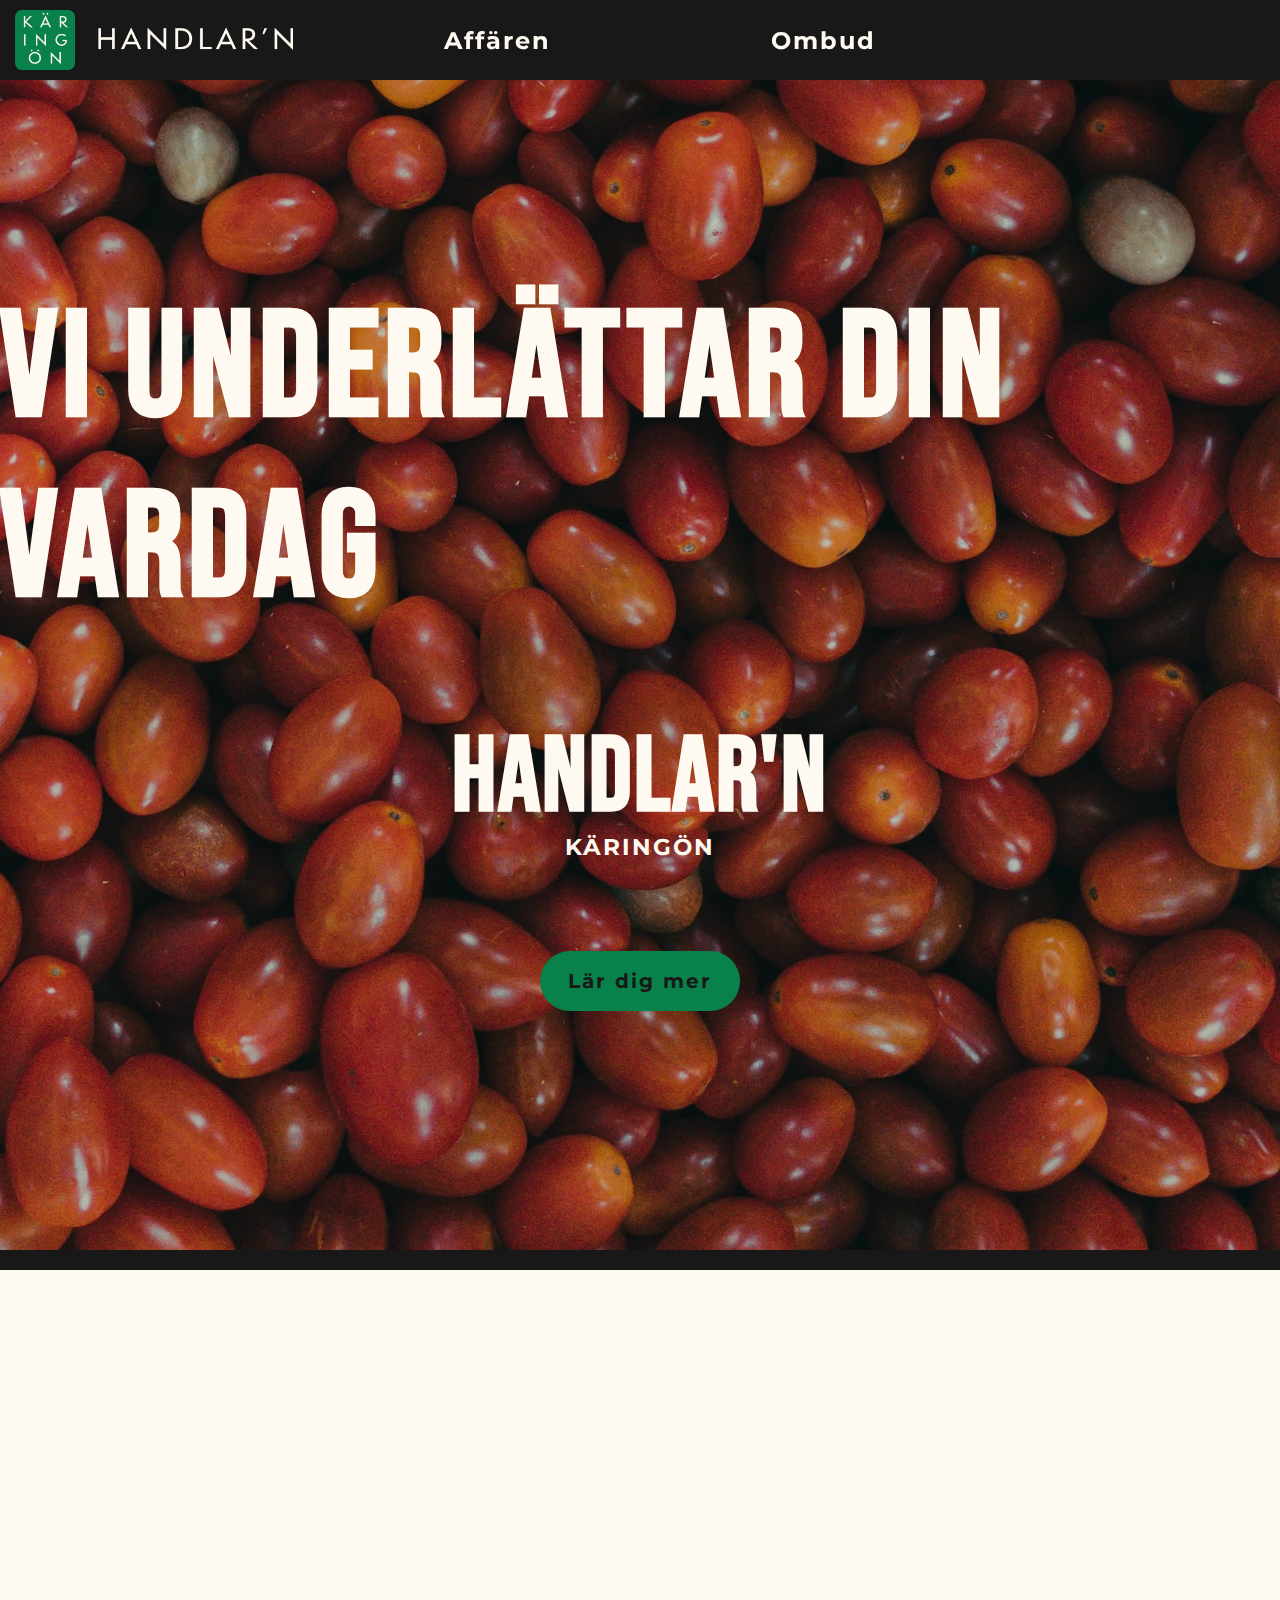
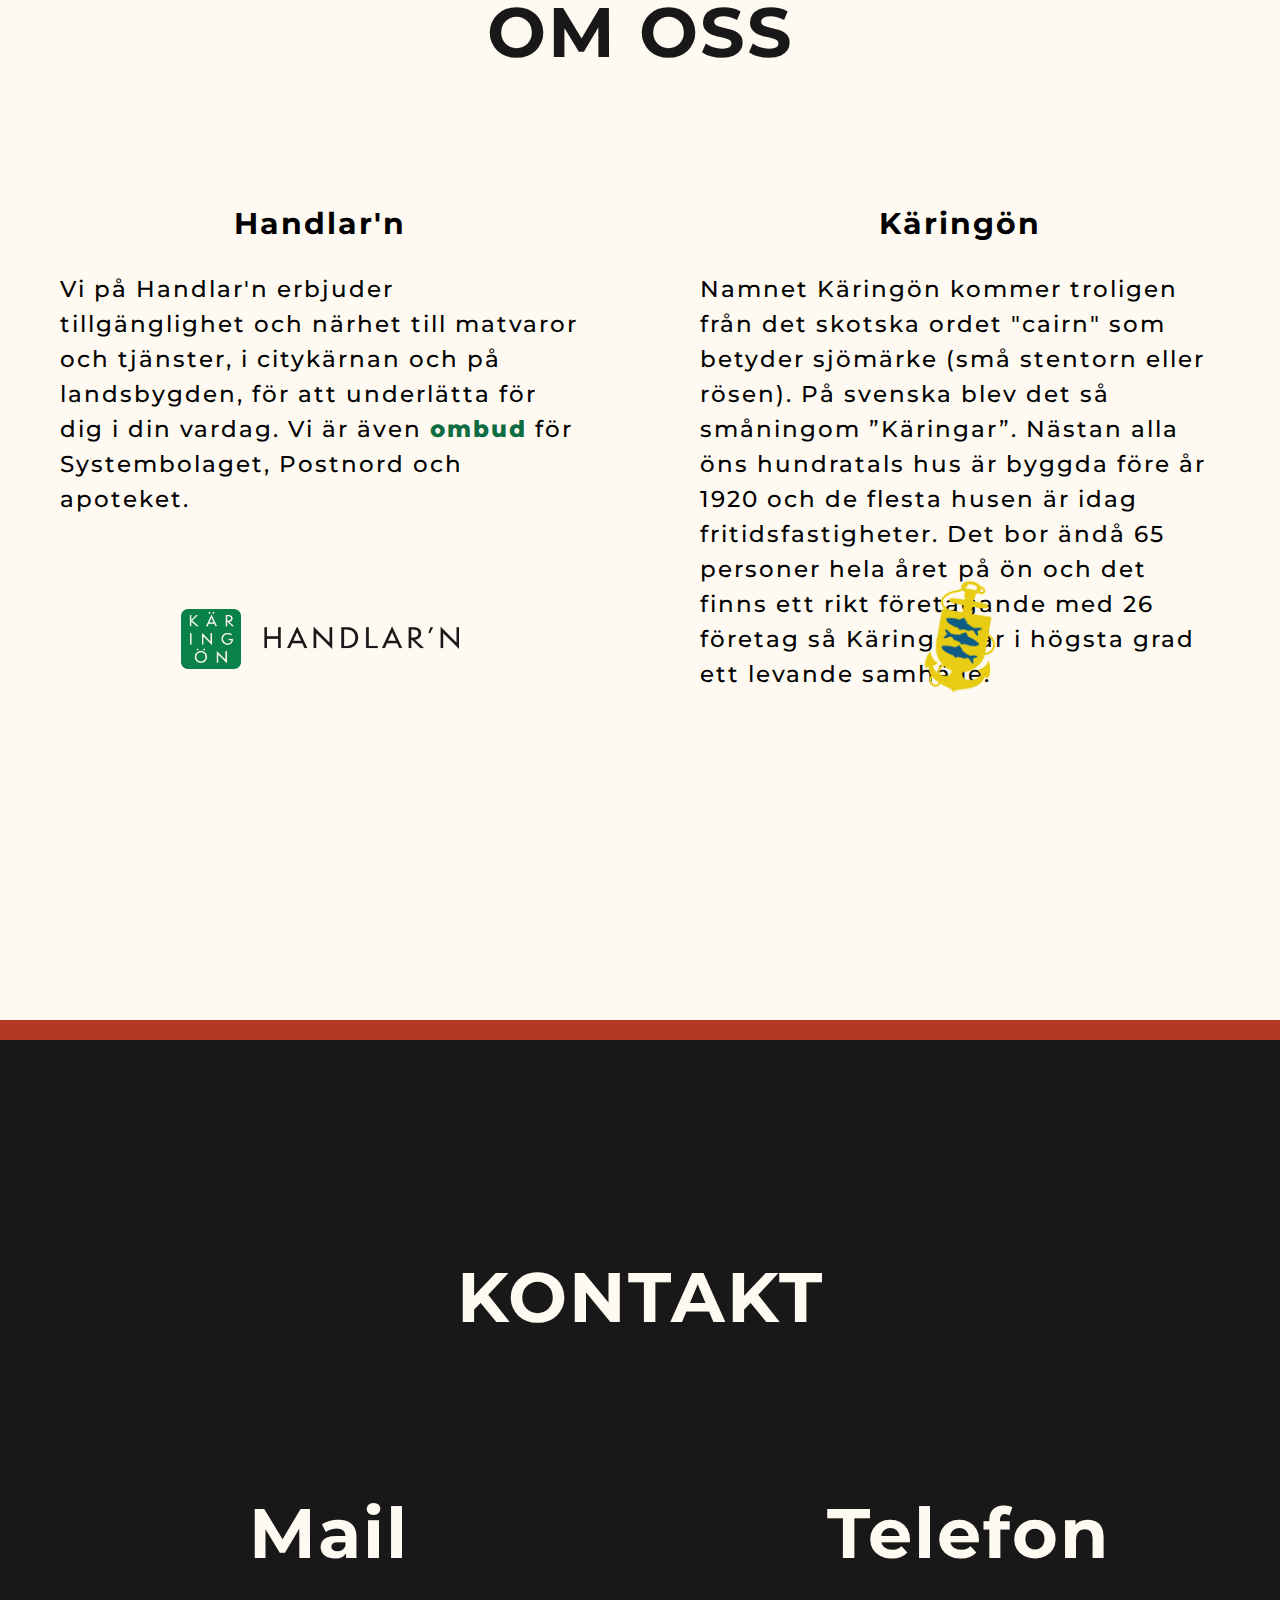
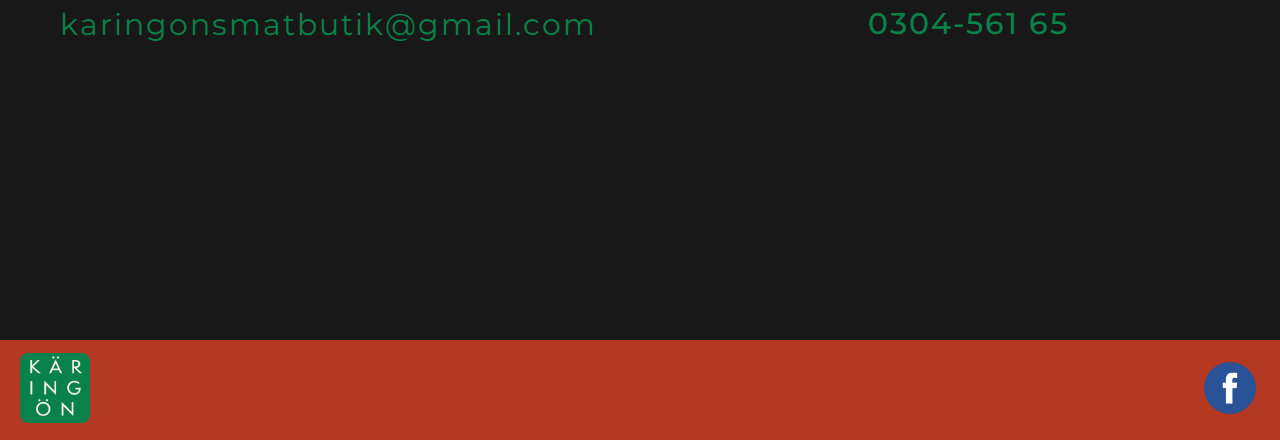
==== index.html @ 99950e84 "V.9" ====
<!DOCTYPE html>
<html lang="en">
<head>
    <meta charset="UTF-8">
    <meta name="viewport" content="width=device-width, initial-scale=1.0">
    <link rel="stylesheet" href="css/style.css">
    <title>Hem</title>
</head>

<body>

    <main id="index_wrapper">

        
        <header id="index_header">

            <div id="header_logo_wrapper">
                <a href="#top" id="header_logo_link">
                    <img id="header_logo_img" src="img/logo/logotyp_full_white.png" alt="Logotyp, Handlar'n Käringön">
                </a>
            </div>

            <nav id="index_nav">

                <ul class="nav_list">

                    <li class="nav_list_item">

                        <a class="nav_list_link" href="">
                            <h2>Affären</h2> 
                        </a>

                    </li>
                    

                    <li class="nav_list_item">

                        <a class="nav_list_link" href="">
                            <h2>Ombud</h2>
                        </a>

                    </li>


                </ul>

            </nav>

        </header>

       


        <section class="first_section" id="welcome">
                <div id="welcome_title">
                    <h1>VI UNDERLÄTTAR DIN VARDAG</h1>
                </div>

        

                <div id="welcome_content">
                    <div id="welcome_text_1"> 
                        <h3>HANDLAR'N
                        </h3>

                    
                    </div>

                    <div id="welcome_text_2"> 
                        <h3> KÄRINGÖN
                        </h3>
                    </div>
                    
                    

                </div>



                
                <div id="more_info_btn">
                    
                    <div id="more_info_text"> 
                        <h3>Lär dig mer</h3>
                    </div>

                </div>
            
        </section>

        <div class="black_border" ></div>
            





        
        <section id="om_oss_wrapper">

            <div class="section_title_container" id="om_oss_title_container">
                <h2 class="section_title">OM OSS</h2>
            </div>

            <div id="om_oss_content">
                <div class="info_text" id="store_info">

                    <h2>Handlar'n</h2>

                    <p>Vi på Handlar'n erbjuder tillgänglighet och 
                        närhet till matvaror och tjänster, i citykärnan och på 
                        landsbygden, för att 
                        underlätta för dig i din vardag. 
                        Vi är även 
                        <a id="ombud_text_link" href="">ombud</a>
                         för Systembolaget, Postnord
                        och apoteket.
                    </p>
                

                </div>

                <div class="info_text" id="island_info">

                    <h2>Käringön</h2>

                    <p>Namnet Käringön kommer troligen från det skotska ordet "cairn" som betyder sjömärke 
                        (små stentorn eller rösen). På svenska blev det så småningom ”Käringar”. Nästan alla öns hundratals hus är 
                        byggda före år 1920 och de flesta husen är idag fritidsfastigheter. 

                        Det bor ändå 65 personer hela året på ön och det finns ett rikt företagande 
                        med 26 företag så Käringön är 
                        i högsta grad ett levande samhälle.
                    </p>

                </div>

                <div class="info_logo" id="info_store_logo">
                    <img src="img/logo/logotyp_full_black.png" alt="">
                </div>

                <div class="info_logo" id="info_island_logo">
                    <a target="_blank" href="https://www.xn--destinationkringn-1qb06a.se/sv-SE">
                        <img src="img/vpklogo.png" alt="">
                    </a>
                    
                </div>

            </div>   




        </section>

        <div class="red_border"></div>

        <section id="kontakt">
            <div class="section_title_container" id="kontakt_title_container">
                <h2 class="section_title" id="kontakt_title">KONTAKT</h2>


            </div>


            <article class="info_text" class="kontakt_content" id="kontakt_mail">
                <h2>Mail</h2>
                <a href="mailto:karingonsmatbutik@gmail.com">karingonsmatbutik@gmail.com</a>

            </article>


            <article class="info_text" class="kontakt_content" id="kontakt_telefon">
                <h2>Telefon</h2>
                <p>0304-561 65</p>
            </article>

        </section>


        <footer id="index_footer">
            
            <div class="footer_logo_container">
                <img class="footer_logo" src="img/logo/logotyp_small.png" alt="">

            </div>

            <div class="footer_fbLogo_container">

                <a target="_blank" href="https://www.facebook.com/Handlarn-K%C3%A4ring%C3%B6n-1629274747328623/">
                    <img class="footer_fbLogo" src="img/facebook_logo.png" alt="">
                
                </a>

            </div>


        </footer>

    </main>
    
</body>
</html>
---- css/style.css ----
@import url('https://fonts.googleapis.com/css2?family=Bebas+Neue&family=Montserrat:wght@200;300;500;700;800;900&display=swap');
*{
    margin: 0;
    font-family: 'Montserrat', sans-serif;
    letter-spacing: 2px;
}

#index_wrapper{

    display: grid;
    width: 100%;
    height: 100%;
    grid-template-areas: 
    'hd hd'
    'we we'
    'bb bb'
    'oo oo'
    'rb rb'
    'ko ko'
    'fo fo'
    ;

    grid-template-columns: repeat(2, 1fr);
    grid-template-rows: 80px 130vh 20px 150vh 20px 100vh 100px;
}



header{

    grid-area: hd;
   
    position: -webkit-sticky;
    position: sticky;
    top: 0;
    width: 100%;
    display: flex;
    flex-direction: row;
    align-items: center;
    justify-content: flex-start;
    background-color: #181818 ;
   
}


#header_logo_link{
    
    text-decoration: none;
   
    display: flex;
    flex-direction: column;
    align-items: center;
    justify-content:center;
   

}

#header_logo_img{
    
    padding-left: 15px;
    max-height: 60px;
    

   /* border-bottom-right-radius: 15px;*/

}



nav{
    position: fixed;
    right: 0;
    left: 0;
    margin-left: 400px;
    margin-right: 400px;
    
    
}



.nav_list{

    display: flex;
    flex-direction: row;
    justify-content: center;
    list-style: none;
  

}

.nav_list_item{
    margin-left: 100px;
    margin-right: 100px;
    
    list-style: none;
}

.nav_list_link{
    display: flex;
    flex-direction: column;
    justify-content: center;

    text-decoration: none;
    color: #FFFAF1;   

    padding: 10px;
    

}


.first_section{
    grid-area: we;
    display: flex;
    flex-direction: column;
    align-items: center;
    
    height: 100%;
    background-image: url(../img/tomater_helbild2.jpg);
    background-position: 50% 80%;
    background-size: 100%;
}


#welcome_title{
    margin-top: 200px;
    color: #FFFAF1;
}

#welcome_title > *{
    font-weight: 900;
    font-family: 'Bebas Neue';
    letter-spacing: 5px;
    font-size:150px ;
    
    
}

#welcome_content{
    display: flex;
    flex-direction: column;
    align-items: center;
    justify-content: center;
    color: #FFFAF1;


}

#welcome_content > div > *{
    font-family: 'Bebas Neue';

}



#welcome_text_1{
    font-size: 90px;
    margin-top: 20%;
    
}

#welcome_text_2 {
   font-size: 20px;
   margin-top: -10px;
}

#welcome_text_2 > h3{
   font-family: 'Montserrat', sans-serif;
    
}
 


#more_info_btn{
    background-color: #09814A;
    width: 200px;
    height: 60px;
    border-radius: 30px;
    margin-top: 7%;
    display: flex;
    flex-direction: row;
    justify-content: center;
    align-content: center;
}


#more_info_text{
    color: #181818;
    font-size: 17px;
    display: flex;
    flex-direction: column;
    justify-content: center;
    align-content: center;
}

.black_border{
    grid-area: bb;
    background-color: #181818;
}







#om_oss_wrapper{
    grid-area: oo;
    background-color: #FFFAF1;
    display: grid;
    grid-template-areas: 
    'ti ti'
    'co co'
    ;
    
    grid-template-rows: 30% auto;
    grid-template-columns: repeat(2, 1fr);

    
    

}

.section_title{
    color: #181818;
    font-size: 70px;
    
}

.section_title_container{
    
    display: flex;
    flex-direction: column;
    justify-content: flex-end;
    align-items: center;

}

#om_oss_title_container{
grid-area: ti;
}

#om_oss_content{
    grid-area: co;
    display: grid;
    grid-template-areas:
    'st is'
    'ls li'
    ;
    grid-template-rows: 25% 1fr;
    grid-template-columns: repeat(2, 1fr);
    margin-top: 130px;
    
}

#store_info{
    grid-area: st;
}
#island_info{
    grid-area: is;
   
}

.info_text{
    display: flex;
    flex-direction: column;
    justify-content: flex-start;
    align-items: center;
    margin-right:60px;
    margin-left:60px;
  
}


.info_text > h2{

    font-size: 30px;
    margin-bottom: 30px;

}

.info_text > p{
    font-size: 23px;
    line-height: 35px;
    font-weight: 500;
}

#ombud_text_link{
    font-weight: 800;
    text-decoration: none;
    color: #0d6d42;
}

.info_logo{

    display: flex;
    flex-direction: column;
    justify-content: center;
    align-items: center;
    margin-bottom: 150px;

}

#info_store_logo > img{
    max-height: 60px;
    
}

#info_island_logo > a > img{
    max-height: 120px;

}

.red_border{
    background-color: rgb(180, 56, 34);
    grid-area: rb;

}





















#kontakt{
    grid-area: ko;
    background-color: #181818;

    display: grid;
    width: 100%;
    height: 100%;
    grid-template-areas: 
    'ti ti'
    'ma te'
    ;

    grid-template-columns: repeat(2, 1fr);
    grid-template-rows: 50% auto;

}


#kontakt_title_container{
    grid-area: ti;
    
    margin-bottom: 150px;
}

#kontakt_title{
    color: #FFFAF1;
}


#kontakt_mail{
    grid-area: ma;
    
}

#kontakt_mail > h2{
    font-size: 70px;
    color: #FFFAF1;
}

#kontakt_mail > a{
    font-size: 30px;
    text-decoration: none;
    color: #09814A;
}

#kontakt_telefon {
    grid-area: te;
   
}

#kontakt_telefon > h2 {
    font-size: 70px;
    color: #FFFAF1;

}

#kontakt_telefon > p{
    font-size: 30px;
    color: #09814A;
}

footer{
    grid-area: fo;
    background-color: rgb(180, 56, 34);
    display: flex;
    flex-direction: row;
    justify-content: space-between;
    align-items: center;
}

.footer_logo {
    max-height: 70px;
    margin-left: 20px;
}

.footer_fbLogo{
    max-height: 70px;
    margin-right: 15px;

}
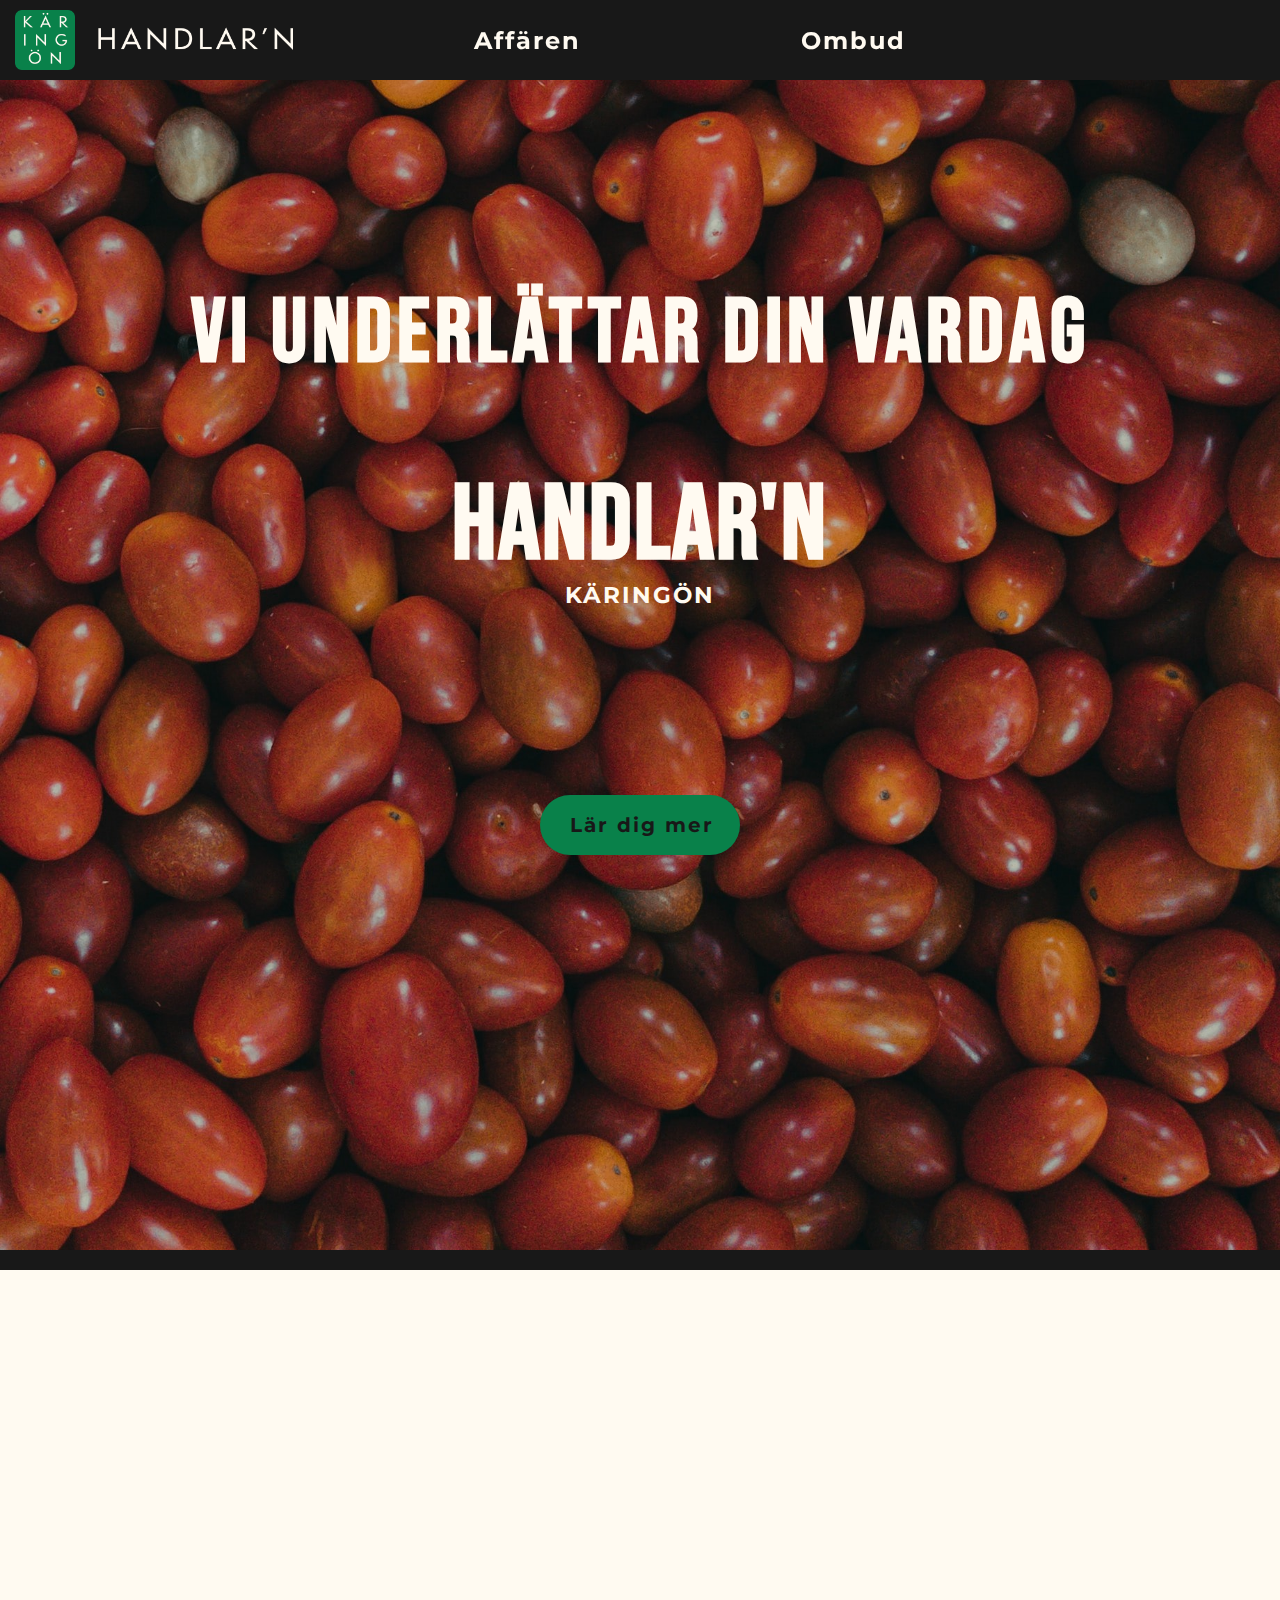
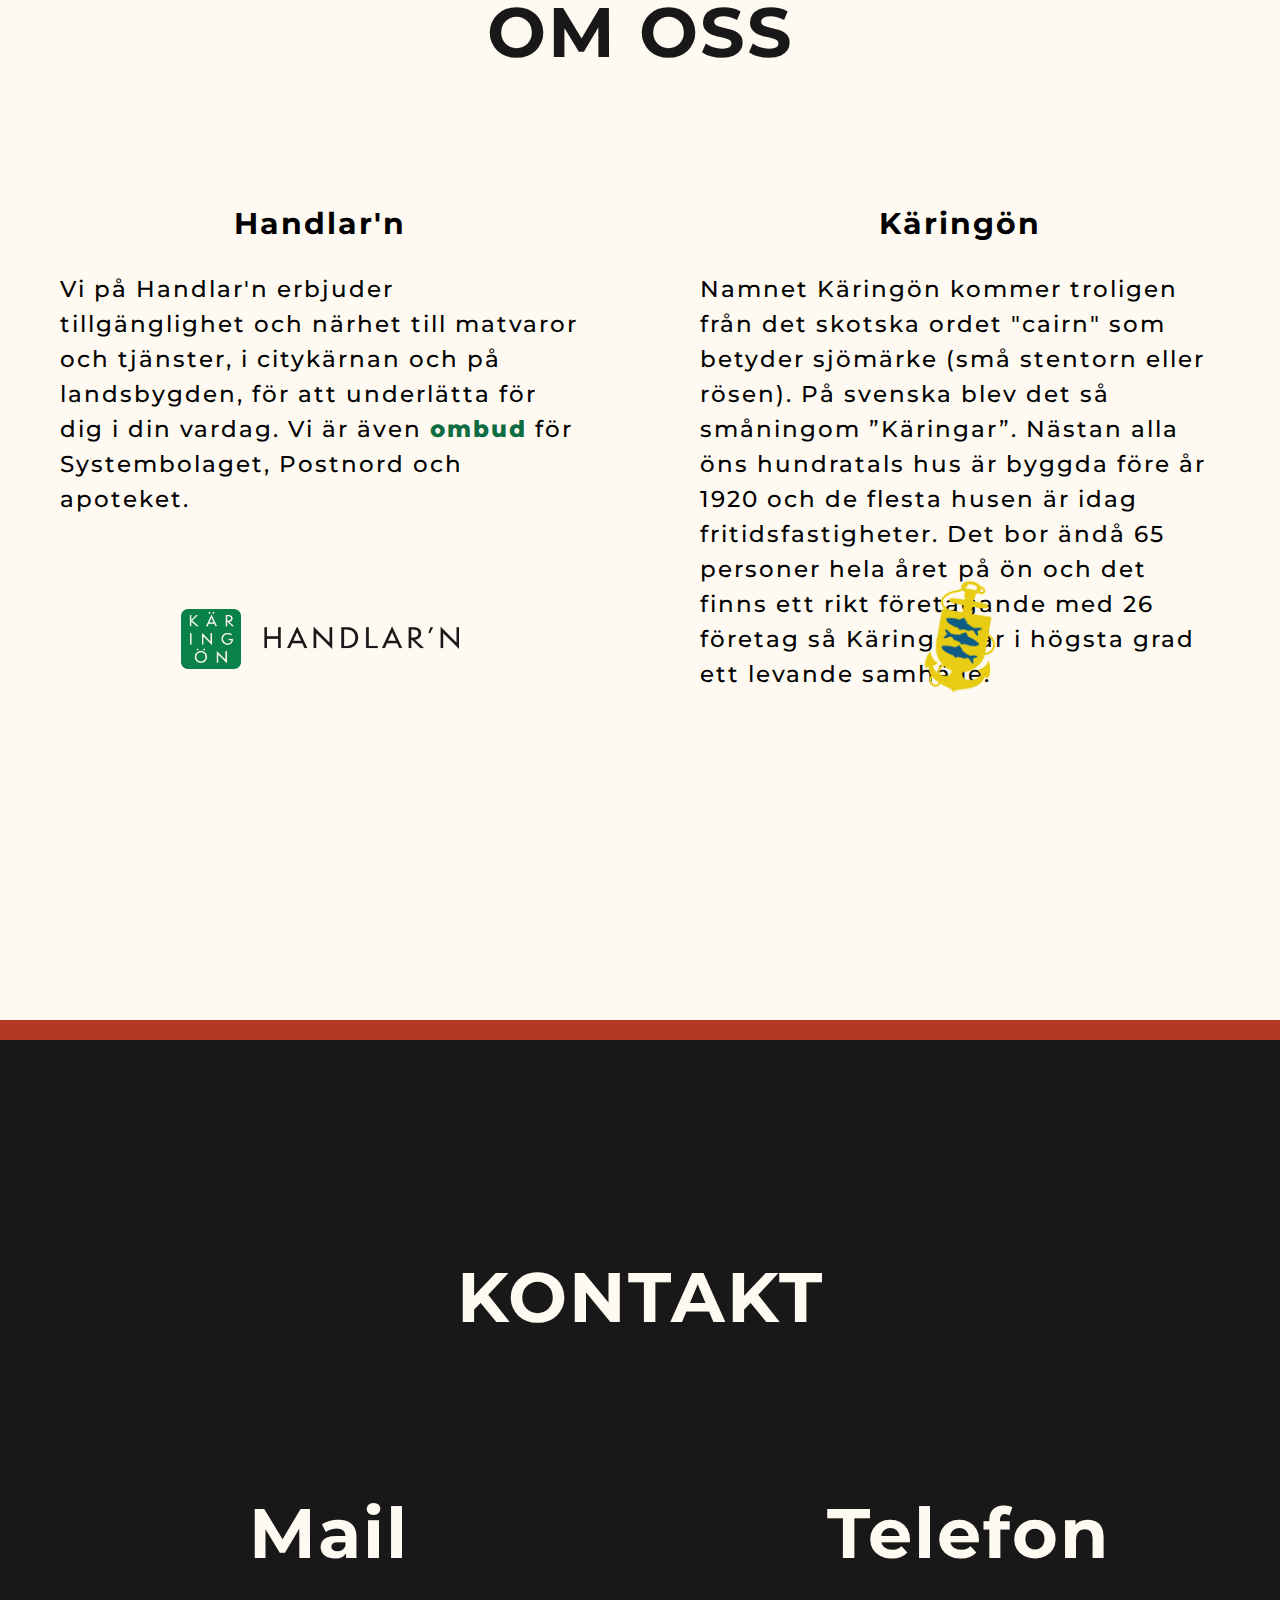
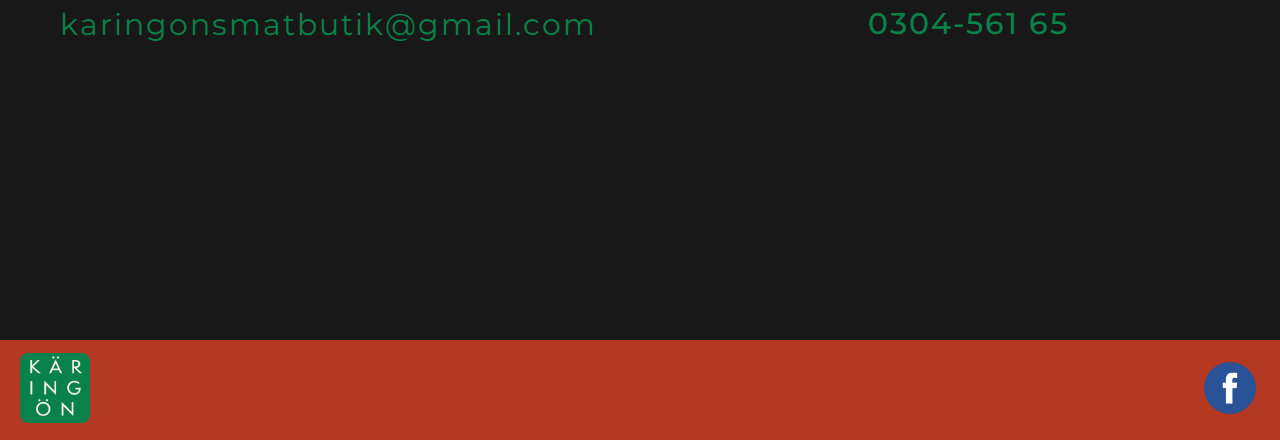
==== commit caaa6447: "v.10" ====
--- a/index.html
+++ b/index.html
@@ -11,22 +11,63 @@
 
     <main id="index_wrapper">
 
-        
+
+    
+        <div id="more_info_btn" >
+                    
+            <div id="more_info_text"> 
+                <h3>Lär dig mer</h3>
+            </div>
+
+        </div>
+        
+        <div class="mobile_nav">
+        
+            <ul class="nav_list">
+
+                <li class="nav_list_item">
+
+                    <a class="nav_list_link" href="storeInfo.html">
+                        <h2>Affären</h2> 
+                    </a>
+
+                </li>
+                
+
+                <li class="nav_list_item">
+
+                    <a class="nav_list_link" href="ombud.html">
+                        <h2>Ombud</h2>
+                    </a>
+
+                </li>
+
+
+            </ul>
+        </div>
+
+        
+
         <header id="index_header">
-
+        
             <div id="header_logo_wrapper">
-                <a href="#top" id="header_logo_link">
-                    <img id="header_logo_img" src="img/logo/logotyp_full_white.png" alt="Logotyp, Handlar'n Käringön">
+                <a href="index.html" id="header_logo_link">
+                    <img id="header_logo_img_full" src="img/logo/logotyp_full_white.png" alt="Logotyp, Handlar'n Käringön">
+                    <img id="header_logo_img_small" src="img/logo/logotyp_small.png" alt="Logotyp, Handlar'n Käringön">
                 </a>
             </div>
 
+            <div id="mobile_nav_btn_wrapper">
+                <img id="mobile_nav_btn_img" src="img/menu_icon3.jpg" alt="">
+            </div>
+
             <nav id="index_nav">
 
                 <ul class="nav_list">
 
                     <li class="nav_list_item">
 
-                        <a class="nav_list_link" href="">
+                        <a class="nav_list_link" href="storeInfo.html">
                             <h2>Affären</h2> 
                         </a>
 
@@ -35,7 +76,7 @@
 
                     <li class="nav_list_item">
 
-                        <a class="nav_list_link" href="">
+                        <a class="nav_list_link" href="ombud.html">
                             <h2>Ombud</h2>
                         </a>
 
@@ -74,23 +115,12 @@
                     
 
                 </div>
-
-
-
-                
-                <div id="more_info_btn">
-                    
-                    <div id="more_info_text"> 
-                        <h3>Lär dig mer</h3>
-                    </div>
-
-                </div>
+       
             
         </section>
 
         <div class="black_border" ></div>
             
-
 
 
 
@@ -133,7 +163,10 @@
                         i högsta grad ett levande samhälle.
                     </p>
 
-                </div>
+
+                </div>
+
+                <div id="scroll_to"></div>
 
                 <div class="info_logo" id="info_store_logo">
                     <img src="img/logo/logotyp_full_black.png" alt="">
@@ -199,5 +232,7 @@
 
     </main>
     
+    <script src="js/main.js"></script>
+
 </body>
 </html>--- a/css/style.css
+++ b/css/style.css
@@ -4,6 +4,211 @@
     font-family: 'Montserrat', sans-serif;
     letter-spacing: 2px;
 }
+
+
+
+
+/*Desktop*/
+@media screen and (min-width: 767px){
+
+
+
+#storeInfoWrapper{
+    display: grid;
+    width: 100%;
+    height: 100%;
+    grid-template-areas: 
+    'hd hd'
+    'ho ho'
+    'hi hi'
+    'fo fo'
+    ;
+
+    grid-template-columns: repeat(2, 1fr);
+    grid-template-rows: 80px 110vh 100vh 100px;
+    min-width: auto;
+  
+}
+
+
+#hours{
+    
+    grid-area:ho ;
+    display: grid;
+    width: 100%;
+    height: 100%;
+    grid-template-areas: 
+    'ti ti'
+    'on of'
+    ;
+
+    grid-template-columns: repeat(2, 1fr);
+    grid-template-rows: 250px auto;
+    min-width: auto;
+    background-image: url(../img/kuling_white.jpg);
+    background-attachment: fixed;
+    background-position: 0 20%;
+    
+    
+}
+
+.hours_content{
+    padding-top: 70px;
+    
+}
+
+#hours_title{
+    margin-bottom: 40px;
+    font-size: 55px;
+
+
+}
+
+
+
+#hours_title_container{
+    grid-area:ti ;
+
+
+}
+
+#hours_season{
+    grid-area: on;
+
+
+}
+
+#hours__off_season{
+    grid-area: of;
+    
+
+}
+
+.hours_content{
+    display: flex;
+    flex-direction: column;
+    align-items: center;
+
+}
+.content_title{
+    display:flex;
+    flex-direction: column;
+    justify-content: center;
+    align-items: center;
+    font-size: 25px;
+    margin-bottom: 50px;
+    color: #181818;
+
+}
+
+.content_title > h2{
+    margin-bottom: 10px;
+    
+
+}
+
+.content_title > h4{
+    margin-bottom: 10px;
+    font-size: 20px;
+
+}
+
+.hours_days_wrapper{
+
+    display: flex;
+    flex-direction: column;
+    justify-content: center;
+    align-items: center;
+    color: #181818;
+
+
+}
+
+.weekdays{
+    display: flex;
+    flex-direction: row;
+    
+}
+
+.weekend{
+    display: flex;
+    flex-direction: row;
+  
+}
+
+.hours_hours{
+    padding: 20px;
+    
+    font-size: 35px;
+}
+
+.days{
+    margin-right: 5vw ;
+    padding: 20px;
+    margin-bottom: 10px;
+
+}
+
+.days > h4{
+    font-size: 35px;
+    
+    
+
+}
+
+
+#hours_red_border{
+    height: 30px;
+    position: absolute;
+    bottom: -20%;
+    background-color: rgb(180, 56, 34);
+    width: 100%;
+    z-index: 2;
+}
+
+
+#hitta_hit{
+    grid-area: hi ;
+    background-image: url(../img/kuling_white.jpg);
+    background-attachment: fixed;
+    background-position: 0 60%;
+
+}
+
+
+#hitta_hit{
+    display: flex;
+    flex-direction: column;
+    justify-content: center;
+    align-items: center;
+}
+
+#hitta_hit_title{
+    margin-bottom: 50px;
+
+}
+
+.map_desktop{
+
+    border: 10px solid #09814A;
+    border-radius: 0px;
+    margin: 0;
+    background-color:#09814A ;
+}
+
+.map_mobile{
+    display:none;
+}
+
+
+
+
+
+
+
+
+
+
 
 #index_wrapper{
 
@@ -22,9 +227,14 @@
 
     grid-template-columns: repeat(2, 1fr);
     grid-template-rows: 80px 130vh 20px 150vh 20px 100vh 100px;
-}
-
-
+    min-width: auto;
+    
+}
+
+.mobile_nav{
+    display: none;
+
+}
 
 header{
 
@@ -39,6 +249,7 @@
     align-items: center;
     justify-content: flex-start;
     background-color: #181818 ;
+    z-index: 10;
    
 }
 
@@ -55,7 +266,7 @@
 
 }
 
-#header_logo_img{
+#header_logo_img_full{
     
     padding-left: 15px;
     max-height: 60px;
@@ -64,8 +275,19 @@
    /* border-bottom-right-radius: 15px;*/
 
 }
-
-
+#header_logo_img_small{
+    display: none;
+
+}
+
+#scroll_to{
+
+    
+    padding: 20px;
+    position: absolute;
+    top: 2400px;
+    
+    }
 
 nav{
     position: fixed;
@@ -73,6 +295,7 @@
     left: 0;
     margin-left: 400px;
     margin-right: 400px;
+    padding-left: 60px ;
     
     
 }
@@ -89,13 +312,10 @@
 
 }
 
-.nav_list_item{
-    margin-left: 100px;
-    margin-right: 100px;
-    
-    list-style: none;
-}
-
+
+#mobile_nav_btn_img{
+    display: none;
+}
 .nav_list_link{
     display: flex;
     flex-direction: column;
@@ -106,6 +326,11 @@
 
     padding: 10px;
     
+
+}
+
+.nav_list_link:hover{
+    color: #aca8a1; ;
 
 }
 
@@ -123,19 +348,101 @@
 }
 
 
+
+@media screen and (min-width: 1600px){
+
+    #welcome_title > *{
+        font-weight: 900;
+        font-family: 'Bebas Neue';
+        letter-spacing: 5px;
+        font-size:150px ;
+        
+        
+    }
+
+    .nav_list_item{
+        margin-left: 100px;
+        margin-right: 100px;
+        
+        list-style: none;
+    }
+
+    nav{
+        position: fixed;
+        right: 0;
+        left: 0;
+        margin-left: 400px;
+        margin-right: 400px;
+        
+        
+    }
+
+}
+@media screen and (max-width: 1600px){
+    #welcome_title > *{
+        font-weight: 900;
+        font-family: 'Bebas Neue';
+        letter-spacing: 5px;
+        font-size:90px ;
+        
+        
+    }
+
+    .nav_list_item{
+        margin-left: 100px;
+        margin-right: 100px;
+        
+        list-style: none;
+    }
+
+    nav{
+        position: fixed;
+        right: 0;
+        left: 0;
+        margin-left: 400px;
+        margin-right: 400px;
+       
+        
+        
+    }
+}
+
+@media screen and (max-width: 1100px){
+    #welcome_title > *{
+        font-weight: 900;
+        font-family: 'Bebas Neue';
+        letter-spacing: 5px;
+        font-size:60px ;  
+    }
+
+
+
+    .nav_list_item{
+        margin-left: 20px;
+        margin-right: 20px;
+        
+        list-style: none;
+    }
+
+    nav{
+        position: fixed;
+        right: 0;
+        left: 0;
+        margin-left: 400px;
+        margin-right: 400px;
+        padding-left: 60px ;
+        
+        
+    }
+
+}
+
 #welcome_title{
     margin-top: 200px;
     color: #FFFAF1;
 }
 
-#welcome_title > *{
-    font-weight: 900;
-    font-family: 'Bebas Neue';
-    letter-spacing: 5px;
-    font-size:150px ;
-    
-    
-}
+
 
 #welcome_content{
     display: flex;
@@ -169,29 +476,46 @@
    font-family: 'Montserrat', sans-serif;
     
 }
- 
 
 
 #more_info_btn{
+    transition: opacity 0.3s;
     background-color: #09814A;
     width: 200px;
     height: 60px;
     border-radius: 30px;
     margin-top: 7%;
-    display: flex;
-    flex-direction: row;
-    justify-content: center;
-    align-content: center;
-}
-
+    bottom: 5%;
+    position: fixed;
+    left: 50%;
+    margin-top: -30px;
+    margin-left: -100px;
+    cursor:pointer;
+
+    
+
+}
+
+#more_info_btn:hover{
+
+    background-color: #075a35;
+
+
+}
+
+.invisible{
+    opacity: 0;
+    transition: opacity 0.3s;
+    
+}
 
 #more_info_text{
     color: #181818;
     font-size: 17px;
     display: flex;
-    flex-direction: column;
-    justify-content: center;
-    align-content: center;
+    top: 30%;
+    position: absolute;
+    left: 15%;
 }
 
 .black_border{
@@ -292,6 +616,11 @@
     color: #0d6d42;
 }
 
+#ombud_text_link:hover{
+
+    color: #0b4229;
+}
+
 .info_logo{
 
     display: flex;
@@ -300,11 +629,22 @@
     align-items: center;
     margin-bottom: 150px;
 
+}
+
+#info_store_logo{
+
+    grid-area: ls;
 }
 
 #info_store_logo > img{
     max-height: 60px;
-    
+
+}
+
+#info_island_logo{
+
+    grid-area: li;
+
 }
 
 #info_island_logo > a > img{
@@ -417,4 +757,762 @@
     max-height: 70px;
     margin-right: 15px;
 
-}+}
+
+}
+
+/*Mobile*/
+@media screen and (max-width: 767px){
+
+    #storeInfoWrapper{
+        display: grid;
+        width: 100%;
+        height: 100%;
+        grid-template-areas: 
+        'hd hd'
+        'ho ho'
+        'hi hi'
+        'fo fo'
+        ;
+    
+        grid-template-columns: repeat(2, 1fr);
+        grid-template-rows: 100px 150vh 100vh 100px;
+        min-width: auto;
+      
+    }
+    
+    
+    #hours{
+        
+        grid-area:ho ;
+        display: grid;
+        width: 100%;
+        height: 100%;
+        grid-template-areas: 
+        'ti'
+        'on'
+        'of'
+        ;
+    
+        grid-template-columns: repeat(1, 1fr);
+        grid-template-rows: 250px auto;
+        min-width: auto;
+        background-image: url(../img/kuling_white.jpg);
+        background-attachment: fixed;
+        background-position: 0 20%;
+        
+        
+    }
+    
+    .hours_content{
+        padding-top: 70px;
+        
+    }
+    
+    #hours_title{
+        margin-bottom: 40px;
+        font-size: 70px;
+    
+    
+    }
+    
+    
+    
+    #hours_title_container{
+        grid-area:ti ;
+    
+    
+    }
+    
+    #hours_season{
+        grid-area: on;
+    
+    
+    }
+    
+    #hours__off_season{
+        grid-area: of;
+        margin-top: -50px;
+    
+    }
+    
+    .hours_content{
+        display: flex;
+        flex-direction: column;
+        align-items: center;
+        margin-bottom: -700px;
+    
+    }
+    .content_title{
+        display:flex;
+        flex-direction: column;
+        justify-content: center;
+        align-items: center;
+        font-size: 25px;
+        margin-bottom: 50px;
+        color: #181818;
+    
+    }
+    
+    .content_title > h2{
+        margin-bottom: 10px;
+        
+    
+    }
+    
+    .content_title > h4{
+        margin-bottom: 10px;
+        font-size: 20px;
+    
+    }
+    
+    .hours_days_wrapper{
+    
+        display: flex;
+        flex-direction: column;
+        justify-content: center;
+        align-items: center;
+        color: #181818;
+        
+    
+    }
+    
+    .weekdays{
+        display: flex;
+        flex-direction: row;
+        
+    }
+    
+    .weekend{
+        display: flex;
+        flex-direction: row;
+      
+    }
+    
+    .hours_hours{
+        padding: 20px;
+        
+        font-size: 35px;
+    }
+    
+    .days{
+        margin-right: 5vw ;
+        padding: 20px;
+        margin-bottom: 10px;
+    
+    }
+    
+    .days > h4{
+        font-size: 35px;
+        
+        
+    
+    }
+    
+    
+    #hours_red_border{
+        height: 30px;
+        position: absolute;
+        bottom: -63%;
+        background-color: rgb(180, 56, 34);
+        width: 100%;
+        z-index: 2;
+    }
+    
+    
+    #hitta_hit{
+        grid-area: hi ;
+        background-image: url(../img/kuling_white.jpg);
+        background-attachment: fixed;
+        background-position: 0 60%;
+    
+    }
+    
+    
+    #hitta_hit{
+        display: flex;
+        flex-direction: column;
+        justify-content: center;
+        align-items: center;
+    }
+    
+    #hitta_hit_title{
+        margin-bottom: 50px;
+    
+    }
+    
+    .map_desktop{
+    
+        border: 10px solid #09814A;
+        border-radius: 0px;
+        margin: 0;
+        background-color:#09814A ;
+        display:none;
+    }
+
+    .map_mobile{
+        border: 10px solid #09814A;
+        border-radius: 0px;
+        margin: 0;
+        background-color:#09814A ; 
+    }
+
+
+
+
+#index_wrapper{
+
+    display: grid;
+    width: 100%;
+    height: 100%;
+    grid-template-areas: 
+    'hd'
+    'we'
+    'bb'
+    'oo'
+    'rb'
+    'ko'
+    'fo'
+    ;
+
+    grid-template-columns: 1fr;
+    grid-template-rows: 100px 130vh 20px 200vh 20px auto 100px;
+    
+    background-color: red;
+}
+
+
+
+header{
+
+    grid-area: hd;
+    position: -webkit-sticky;
+    position: sticky;
+    top: 0;
+    width: 100%;
+    display: flex;
+    flex-direction: row;
+    align-items: center;
+    justify-content: flex-start;
+    background-color: #181818 ;
+    z-index: 3;
+}
+
+
+#header_logo_link{
+    
+    text-decoration: none;
+    
+    display: flex;
+    flex-direction: column;
+    align-items: center;
+    justify-content:center;
+    
+
+}
+
+#header_logo_img_full{
+    padding-left: 15px;
+    max-height: 60px;
+    display: none;
+    
+
+    /* border-bottom-right-radius: 15px;*/
+
+}
+
+#header_logo_img_small{
+    max-height: 60px;
+    padding-left: 20px;
+
+}
+
+
+#index_nav{
+    display: none;
+    
+}
+
+#mobile_nav > img{
+    max-height: 100px;
+    position: fixed;
+    
+
+
+}
+
+.mobile_nav{
+    background-color: #181818;
+    
+    height: 100%;
+    width: 80vw;
+    position: fixed;
+    top: 0;
+    right: -140vw;
+    transition: right 0.3s;
+    
+    
+    display: flex;
+    flex-direction: column;
+    justify-content: center;
+    align-items: center;
+    z-index: 2;
+    
+}
+
+.menu_show{
+    
+    right: 0;
+}
+
+
+#mobile_nav_btn_wrapper{
+    position: absolute;
+    right: 10px;
+    top: -15px;
+    transition: 0.5s;
+    cursor:pointer;
+}
+
+#scroll_to{
+
+
+padding: 20px;
+position: absolute;
+top: 2250px;
+
+}
+
+#mobile_nav_btn_img{
+    max-height: 130px ;
+}
+
+
+.button_rotate{
+    transform: rotate(90deg);
+    transition: 0.5s;
+
+
+}
+
+
+.nav_list{
+
+    display: flex;
+    flex-direction: column;
+    justify-content: center;
+    list-style: none;
+    
+
+}
+
+
+
+.nav_list_link{
+    display: flex;
+    flex-direction: column;
+    justify-content: center;
+    border-bottom: 3px solid #FFFAF1 ;
+    text-decoration: none;
+    color: #FFFAF1;   
+
+    padding: 10px;
+    margin: 70px;
+
+    
+
+}
+
+
+.nav_list_link:hover{
+  
+    text-decoration: none;
+    color: #a09d96;   
+    border-bottom: 3px solid #a09d96;
+
+    
+
+}
+
+
+.nav_list_link > *{
+    font-size: 50px;
+
+}
+
+
+.first_section{
+    grid-area: we;
+    display: flex;
+    flex-direction: column;
+    align-items: center;
+
+    height: 100%;
+    background-image: url(../img/tomater_helbild2.jpg);
+    background-position: 50% 80%;
+    background-size: 150%;
+    width: 100%;
+
+}
+
+
+
+
+
+@media screen and (max-width: 1100px){
+    #welcome_title > *{
+        font-weight: 900;
+        font-family: 'Bebas Neue';
+        letter-spacing: 5px;
+        font-size:60px ;  
+        text-align: center;
+    }
+
+
+
+    .nav_list_item{
+    
+        
+        list-style: none;
+    }
+
+    nav{
+        position: fixed;
+        right: 0;
+        left: 0;
+        margin-left: 400px;
+        margin-right: 400px;
+        padding-left: 60px ;
+        
+        
+    }
+
+}
+
+#welcome_title{
+    margin-top: 200px;
+    color: #FFFAF1;
+    display: flex;
+    justify-content: center;
+    align-items: center;
+    flex-direction: column;
+    
+}
+
+
+
+#welcome_content{
+    display: flex;
+    flex-direction: column;
+    align-items: center;
+    justify-content: center;
+    color: #FFFAF1;
+
+
+}
+
+#welcome_content > div > *{
+    font-family: 'Bebas Neue';
+
+}
+
+
+
+#welcome_text_1{
+    font-size: 90px;
+    margin-top: 20%;
+    
+}
+
+#welcome_text_2 {
+    font-size: 20px;
+    margin-top: -10px;
+}
+
+#welcome_text_2 > h3{
+    font-family: 'Montserrat', sans-serif;
+    
+}
+
+
+#more_info_btn{
+    transition: opacity 0.3s;
+    background-color: #09814A;
+    width: 200px;
+    height: 60px;
+    border-radius: 30px;
+    margin-top: 7%;
+    bottom: 5%;
+    position: fixed;
+    left: 50%;
+    margin-top: -30px;
+    margin-left: -100px;
+    cursor:pointer;
+
+    
+
+}
+
+#more_info_btn:hover{
+
+    background-color: #075a35;
+
+
+}
+
+.invisible{
+    opacity: 0;
+    transition: opacity 0.3s;
+    
+}
+
+#more_info_text{
+    color: #181818;
+    font-size: 17px;
+    display: flex;
+    top: 30%;
+    position: absolute;
+    left: 15%;
+}
+
+.black_border{
+    grid-area: bb;
+    background-color: #181818;
+}
+
+
+
+
+
+
+
+#om_oss_wrapper{
+    grid-area: oo;
+    background-color: #FFFAF1;
+    display: grid;
+    grid-template-areas: 
+    'ti'
+    'co'
+    ;
+    
+    grid-template-rows: 300px auto;
+    grid-template-columns: 100%;
+
+    
+    
+
+}
+
+.section_title{
+    color: #181818;
+    font-size: 70px;
+    
+}
+
+.section_title_container{
+    
+    display: flex;
+    flex-direction: column;
+    justify-content: flex-end;
+    align-items: center;
+
+}
+
+#om_oss_title_container{
+grid-area: ti;
+}
+
+#om_oss_content{
+    grid-area: co;
+    display: grid;
+    grid-template-areas:
+    'st'
+    'is'
+    ;
+    grid-template-rows: repeat(2, 1fr);
+    grid-template-columns: 500px;
+    margin-top: 130px;
+    display: flex;
+    flex-direction: column;
+    justify-content: center;
+
+}
+
+#store_info{
+    grid-area: st;
+    margin-bottom: 350px;
+}
+#island_info{
+    grid-area: is;
+    
+}
+
+.info_text{
+    display: flex;
+    flex-direction: column;
+    justify-content: flex-start;
+    align-items: center;
+    margin-right:60px;
+    margin-left:60px;
+    
+}
+
+
+.info_text > h2{
+
+    font-size: 30px;
+    margin-bottom: 30px;
+
+}
+
+.info_text > p{
+    font-size: 23px;
+    line-height: 35px;
+    font-weight: 500;
+}
+
+#ombud_text_link{
+    font-weight: 800;
+    text-decoration: none;
+    color: #0d6d42;
+}
+
+#ombud_text_link:hover{
+
+    color: #0b4229;
+}
+
+.info_logo{
+
+    display: flex;
+    flex-direction: column;
+    justify-content: center;
+    align-items: center;
+    margin-bottom: 150px;
+
+}
+
+#info_store_logo > img{
+    max-height: 60px;
+    position: relative;
+    bottom: 700px;
+    
+}
+
+#info_island_logo > a > img{
+    max-height: 120px;
+    position: relative;
+    bottom: 150px;
+}
+
+.red_border{
+    background-color: rgb(180, 56, 34);
+    grid-area: rb;
+
+}
+
+
+
+
+
+
+
+
+
+
+
+
+
+
+
+
+
+
+
+
+
+#kontakt{
+    grid-area: ko;
+    background-color: #181818;
+
+    display: grid;
+    width: 100%;
+    height: auto;
+    grid-template-areas: 
+    'ti'
+    'ma'
+    'te'
+    ;
+
+    grid-template-columns: repeat(1, 1fr);
+    grid-template-rows: 500px 400px 400px;
+
+}
+
+
+#kontakt_title_container{
+    grid-area: ti;
+    top: 0;
+
+}
+
+#kontakt_title{
+    color: #FFFAF1;
+    margin-bottom: 220px;
+}
+
+
+#kontakt_mail{
+    grid-area: ma;
+    
+}
+
+#kontakt_mail > h2{
+    font-size: 70px;
+    color: #FFFAF1;
+}
+
+#kontakt_mail > a{
+    font-size: 30px;
+    text-decoration: none;
+    color: #09814A;
+}
+
+#kontakt_telefon {
+    grid-area: te;
+    
+}
+
+#kontakt_telefon > h2 {
+    font-size: 70px;
+    color: #FFFAF1;
+
+}
+
+#kontakt_telefon > p{
+    font-size: 30px;
+    color: #09814A;
+}
+
+footer{
+    grid-area: fo;
+    background-color: rgb(180, 56, 34);
+    display: flex;
+    flex-direction: row;
+    justify-content: space-between;
+    align-items: center;
+}
+
+.footer_logo {
+    max-height: 70px;
+    margin-left: 20px;
+}
+
+.footer_fbLogo{
+    max-height: 70px;
+    margin-right: 15px;
+
+}
+
+}
+
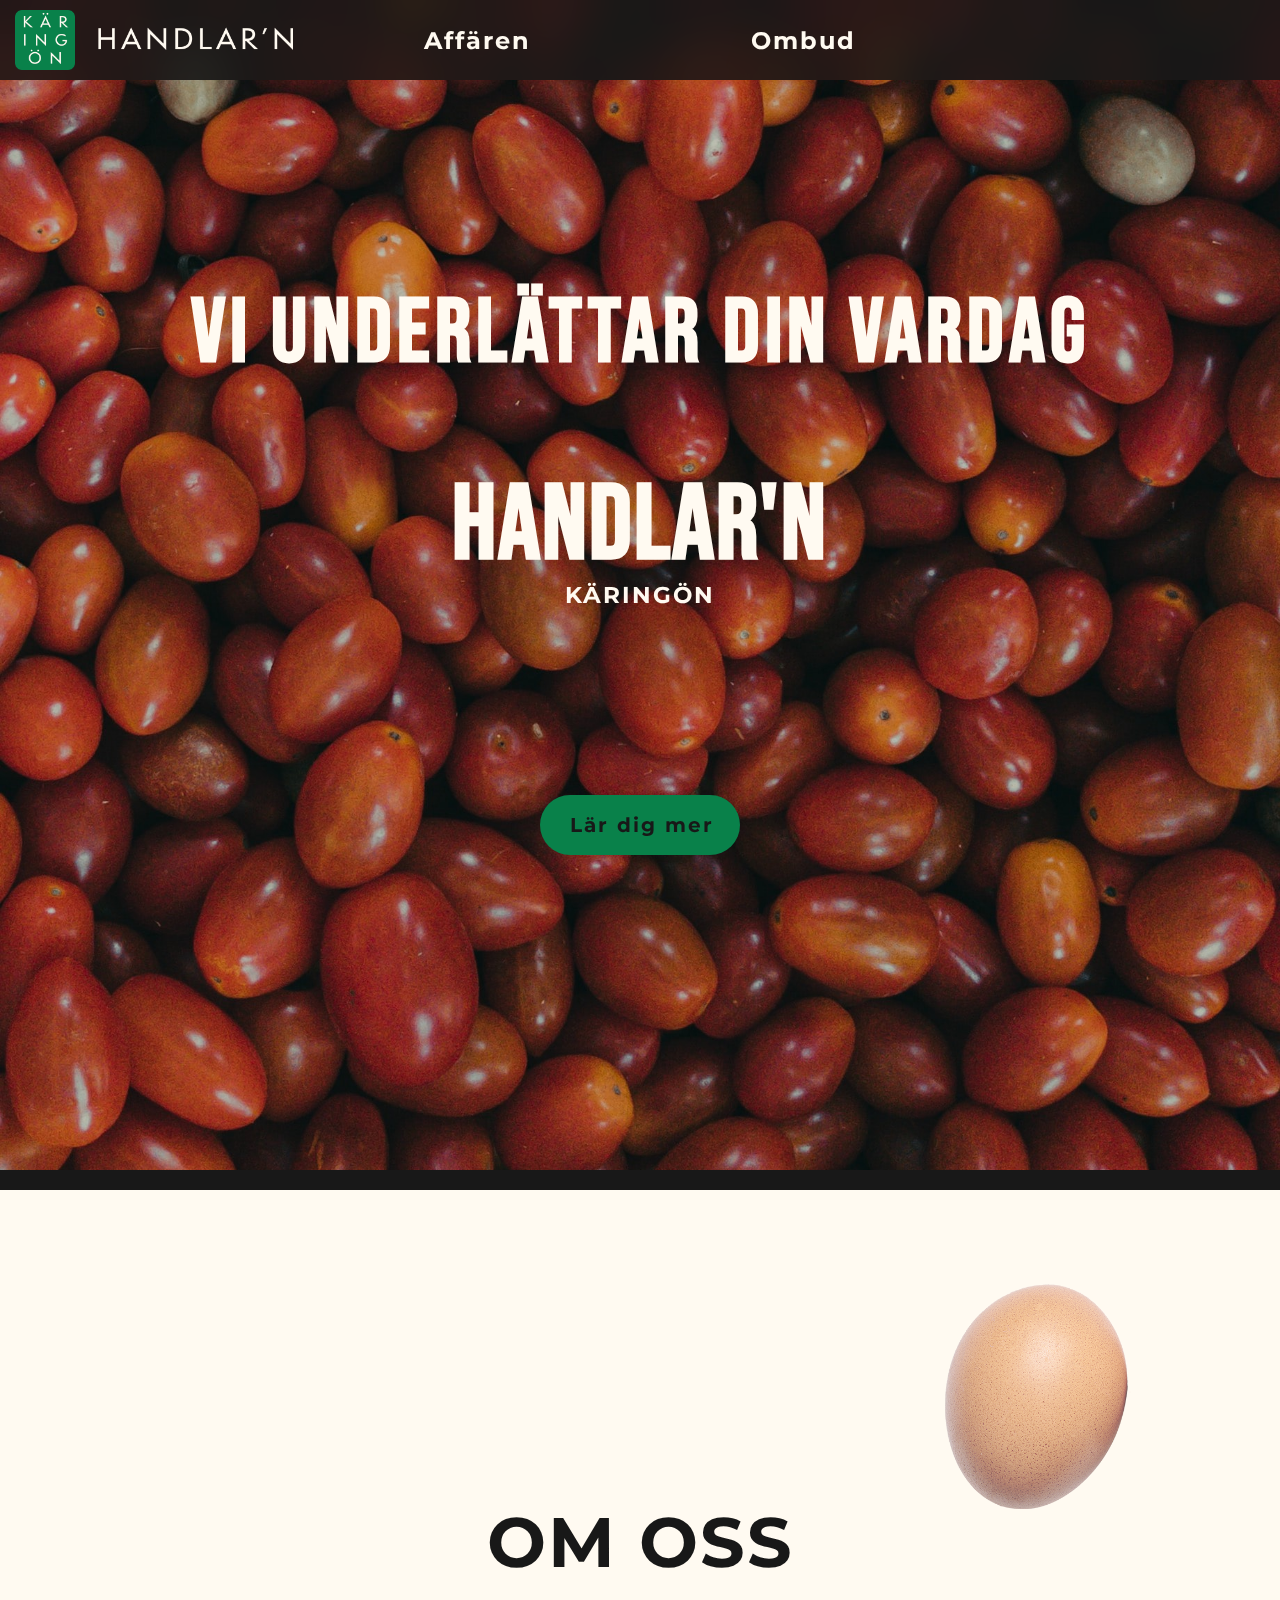
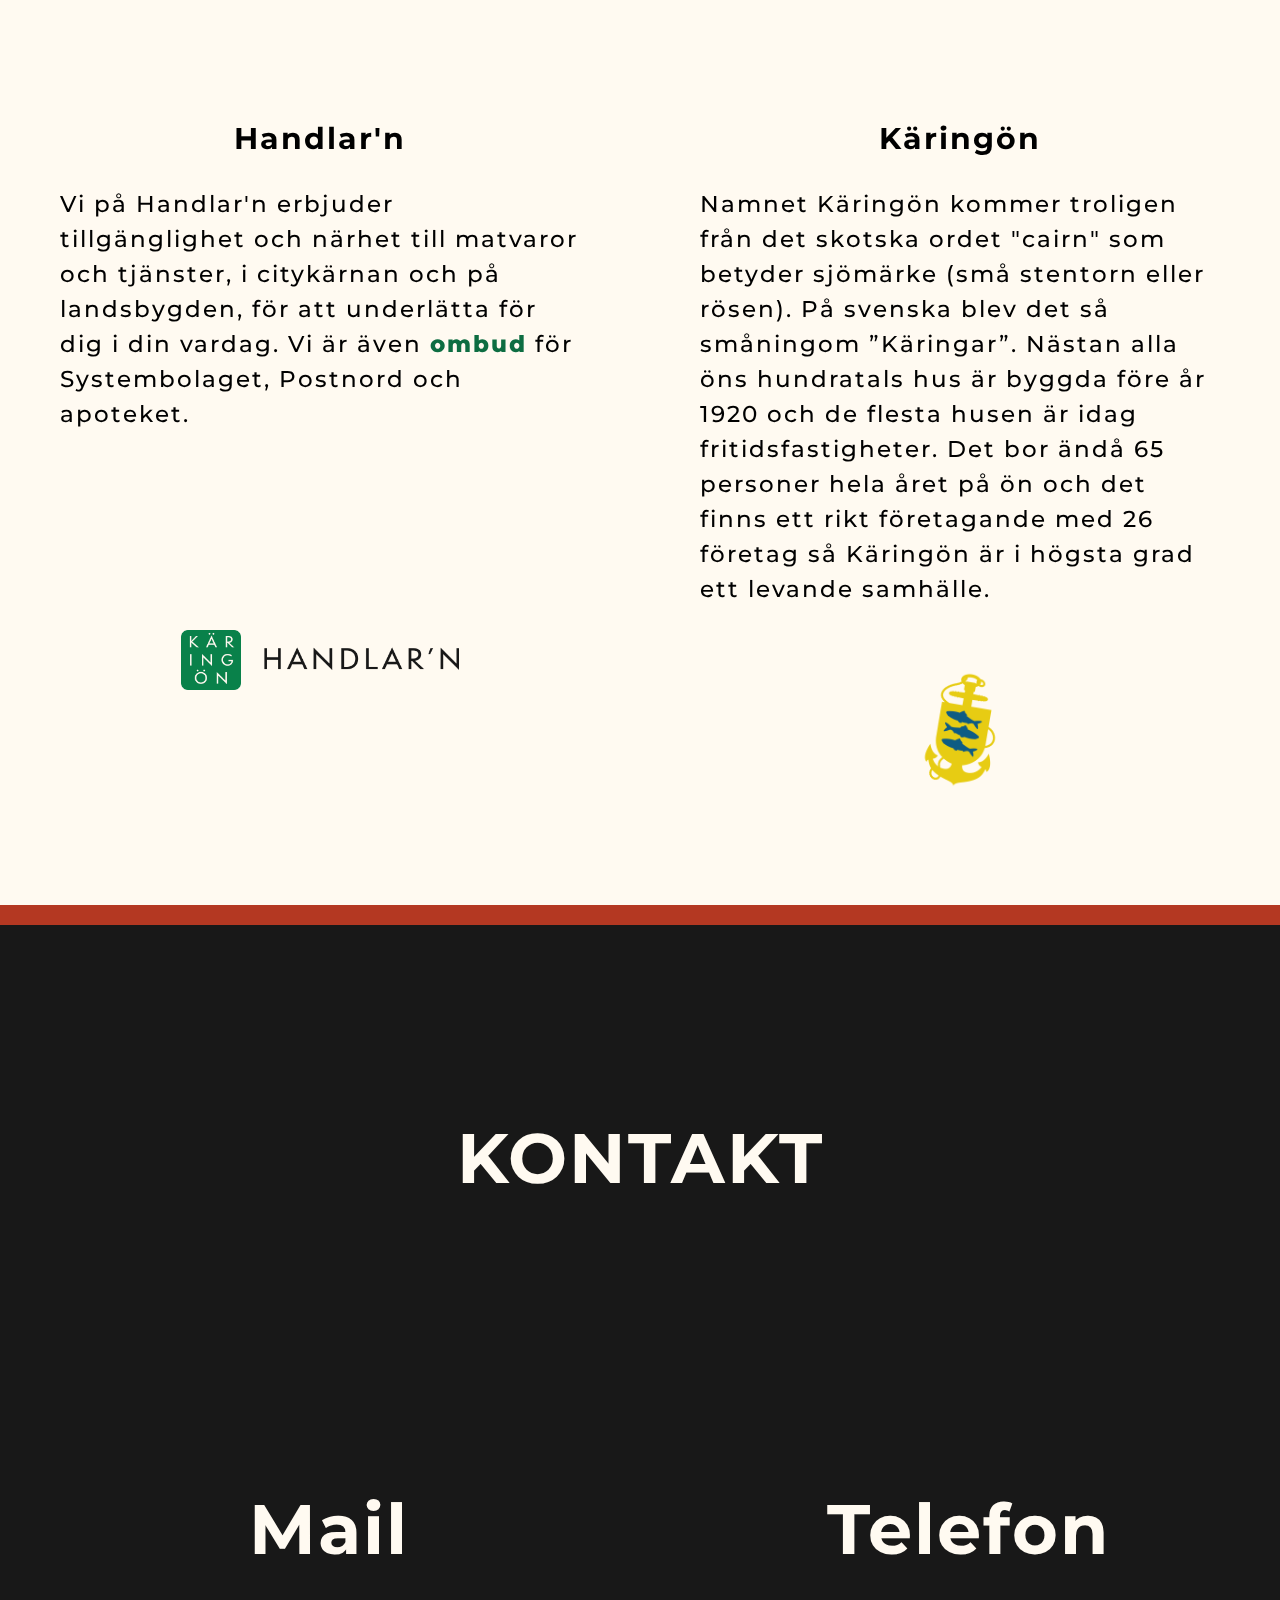
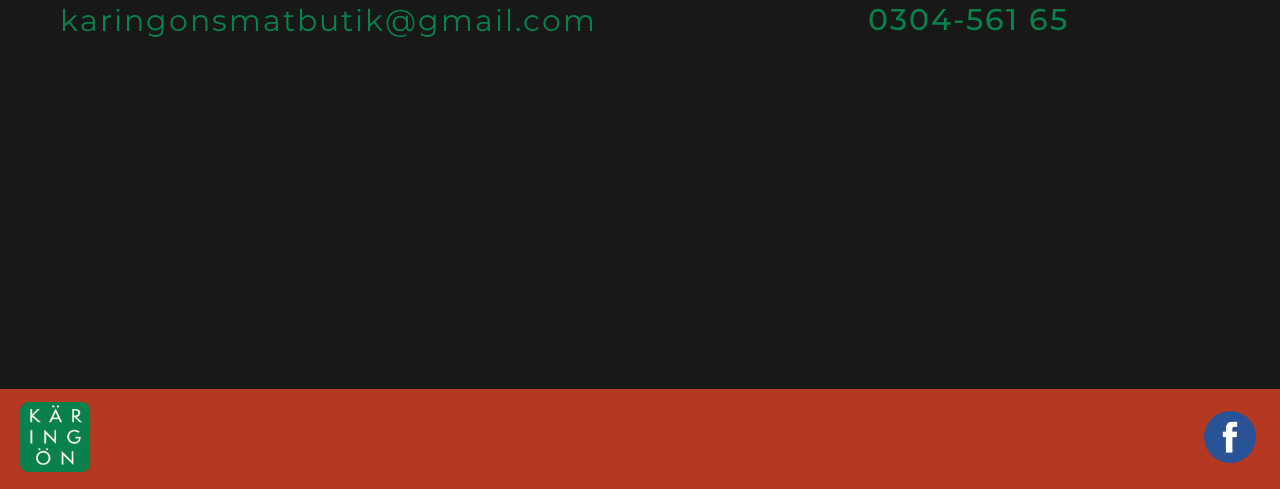
==== commit 215b7b3e: "v.11" ====
--- a/index.html
+++ b/index.html
@@ -2,9 +2,10 @@
 <html lang="en">
 <head>
     <meta charset="UTF-8">
-    <meta name="viewport" content="width=device-width, initial-scale=1.0">
+    <meta name="viewport" content="width=device-width, initial-scale=0">
     <link rel="stylesheet" href="css/style.css">
     <title>Hem</title>
+   
 </head>
 
 <body>
@@ -58,7 +59,7 @@
             </div>
 
             <div id="mobile_nav_btn_wrapper">
-                <img id="mobile_nav_btn_img" src="img/menu_icon3.jpg" alt="">
+                <img id="mobile_nav_btn_img" src="img/menu_icon4.png" alt="">
             </div>
 
             <nav id="index_nav">
@@ -128,11 +129,17 @@
         
         <section id="om_oss_wrapper">
 
+            <div id="om_oss_egg_background">
+                <img src="img/egg_only_one.png" alt="">
+            </div>
+            
+            
+            
             <div class="section_title_container" id="om_oss_title_container">
                 <h2 class="section_title">OM OSS</h2>
             </div>
 
-            <div id="om_oss_content">
+            
                 <div class="info_text" id="store_info">
 
                     <h2>Handlar'n</h2>
@@ -142,11 +149,14 @@
                         landsbygden, för att 
                         underlätta för dig i din vardag. 
                         Vi är även 
-                        <a id="ombud_text_link" href="">ombud</a>
+                        <a id="ombud_text_link" href="ombud.html">ombud</a>
                          för Systembolaget, Postnord
                         och apoteket.
                     </p>
                 
+                    <div class="info_logo" id="info_store_logo">
+                        <img src="img/logo/logotyp_full_black.png" alt="">
+                    </div>
 
                 </div>
 
@@ -163,21 +173,20 @@
                         i högsta grad ett levande samhälle.
                     </p>
 
+                    <div class="info_logo" id="info_island_logo">
+                        <a target="_blank" href="https://www.xn--destinationkringn-1qb06a.se/sv-SE">
+                            <img src="img/vpklogo.png" alt="">
+                        </a>
+                        
+                    </div>
 
                 </div>
 
                 <div id="scroll_to"></div>
 
-                <div class="info_logo" id="info_store_logo">
-                    <img src="img/logo/logotyp_full_black.png" alt="">
-                </div>
-
-                <div class="info_logo" id="info_island_logo">
-                    <a target="_blank" href="https://www.xn--destinationkringn-1qb06a.se/sv-SE">
-                        <img src="img/vpklogo.png" alt="">
-                    </a>
-                    
-                </div>
+                
+
+                
 
             </div>   
 
--- a/css/style.css
+++ b/css/style.css
@@ -3,13 +3,152 @@
     margin: 0;
     font-family: 'Montserrat', sans-serif;
     letter-spacing: 2px;
-}
-
-
-
-
-/*Desktop*/
-@media screen and (min-width: 767px){
+    box-sizing: border-box;
+}
+
+
+
+
+
+@media /*Desktop*/ screen  and (min-width: 767px){
+
+#ombud_wrapper{
+    display: grid;
+    width: 100%;
+    height: 100%;
+    grid-template-areas: 
+    'om_con om_log'
+    'fo fo'
+    ;
+
+    grid-template-columns: 65vw auto;
+    grid-template-rows:110vh 100px;
+    background-image: url(../img/broccoli.jpg);
+    background-position: 0 65%;
+    background-size: cover;
+    background-attachment: fixed;
+}
+
+#ombud_content{
+    grid-area: om_con;
+  
+    display: flex;
+    flex-direction: column;
+    justify-content: center;
+    align-items: center;
+    padding: 0px 250px 20vh 250px;
+    color: #181818;
+}
+
+#ombud_content > h2{
+    font-size: 80px;
+    letter-spacing: 6px;
+    margin-bottom: 80px;
+    z-index: 5;
+    font-family: bebas Neue;
+    
+}
+
+#ombud_content > p{
+    font-size: 30px; 
+    z-index: 5;
+    line-height: 40px;
+}
+
+
+#ombud_logos{
+    grid-area: om_log;
+   
+    display: flex;
+    flex-direction: column;
+    justify-content: center;
+    align-items: center;
+
+}
+
+#logos_list{
+    list-style: none;
+    display: flex;
+    flex-direction: column;
+    justify-content: center;
+    align-items: center;
+    z-index: 5;
+
+    padding:0;
+   
+}
+
+.logo_list_item{
+    padding: 40px;
+
+}
+
+
+.logo_list_img{
+    max-width: auto;
+    max-height: 70px;
+
+}
+
+#postnord_logo{
+    max-width: auto;
+    max-height: 100px;
+
+}
+
+#system_logo{
+
+    max-width: auto;
+    max-height: 120px;
+
+}
+
+#ombud_content_background{
+    position: absolute;
+    margin-top: 70px;
+    width: 55vw;
+    height: 500px;
+   
+    z-index: 2;
+
+    background-color: rgba(131, 130, 130, 0.4);
+    backdrop-filter: blur(13px);
+    border-radius: 90px;
+}
+
+
+
+#ombud_logos_background{
+    position: absolute;
+    margin-top: 0px;
+    width: 28vw;
+    height: 650px;
+    
+    z-index: 2;
+
+    background-color: rgba(131, 130, 130, 0.4);
+    backdrop-filter: blur(13px);
+    border-radius: 90px;
+}
+
+
+
+
+
+
+
+
+
+
+
+
+
+
+
+
+
+
+
 
 
 
@@ -18,18 +157,35 @@
     width: 100%;
     height: 100%;
     grid-template-areas: 
-    'hd hd'
     'ho ho'
+    'rb rb'
     'hi hi'
     'fo fo'
     ;
 
     grid-template-columns: repeat(2, 1fr);
-    grid-template-rows: 80px 110vh 100vh 100px;
+    grid-template-rows:110vh 40px 100vh 100px;
     min-width: auto;
-  
-}
-
+    background-image: url(../img/fruit_edit.jpg);
+    background-attachment: fixed;
+    background-position: 0 20%;
+    background-size: cover;
+}
+
+#hours_background{
+   
+    position: absolute;
+    margin-top: -310px;
+    margin-left:-45vw ;
+    top: 50%;
+    left: 50%;
+    width: 90vw;
+    height: 700px;
+    z-index: 2;
+    background-color: rgba(155, 154, 154, 0.4);
+    backdrop-filter: blur(15px);
+    border-radius: 90px;
+}
 
 #hours{
     
@@ -45,23 +201,25 @@
     grid-template-columns: repeat(2, 1fr);
     grid-template-rows: 250px auto;
     min-width: auto;
-    background-image: url(../img/kuling_white.jpg);
-    background-attachment: fixed;
-    background-position: 0 20%;
-    
-    
-}
+   
+
+    z-index: 3;
+    margin-top: 130px;
+    
+    
+}
+
 
 .hours_content{
     padding-top: 70px;
-    
+    z-index: 3;
 }
 
 #hours_title{
     margin-bottom: 40px;
-    font-size: 55px;
-
-
+    font-size: 80px;
+    font-family: bebas Neue;
+    
 }
 
 
@@ -78,7 +236,7 @@
 
 }
 
-#hours__off_season{
+#hours_off_season{
     grid-area: of;
     
 
@@ -120,7 +278,7 @@
     justify-content: center;
     align-items: center;
     color: #181818;
-
+  
 
 }
 
@@ -158,20 +316,23 @@
 
 
 #hours_red_border{
-    height: 30px;
-    position: absolute;
-    bottom: -20%;
+    height: 40px;
+    grid-area:rb ;
+    
     background-color: rgb(180, 56, 34);
+    z-index: 2;
     width: 100%;
-    z-index: 2;
+    
+    
 }
 
 
 #hitta_hit{
     grid-area: hi ;
-    background-image: url(../img/kuling_white.jpg);
+    background-image: url(../img/cucumber.jpg);
     background-attachment: fixed;
     background-position: 0 60%;
+    background-size: cover;
 
 }
 
@@ -185,15 +346,16 @@
 
 #hitta_hit_title{
     margin-bottom: 50px;
-
+    font-family: bebas Neue;
+    font-size: 80px;
 }
 
 .map_desktop{
 
-    border: 10px solid #09814A;
-    border-radius: 0px;
+    border: 6px solid #181818;
+    border-radius: 5px;
     margin: 0;
-    background-color:#09814A ;
+    background-color: #181818;;
 }
 
 .map_mobile{
@@ -216,7 +378,6 @@
     width: 100%;
     height: 100%;
     grid-template-areas: 
-    'hd hd'
     'we we'
     'bb bb'
     'oo oo'
@@ -226,7 +387,7 @@
     ;
 
     grid-template-columns: repeat(2, 1fr);
-    grid-template-rows: 80px 130vh 20px 150vh 20px 100vh 100px;
+    grid-template-rows: 130vh 20px auto 20px auto 100px;
     min-width: auto;
     
 }
@@ -238,18 +399,22 @@
 
 header{
 
-    grid-area: hd;
-   
-    position: -webkit-sticky;
-    position: sticky;
+    position: fixed;
+    height: 80px;
     top: 0;
     width: 100%;
     display: flex;
     flex-direction: row;
     align-items: center;
     justify-content: flex-start;
-    background-color: #181818 ;
+    background-color: rgb(24, 24, 24, 0.9); 
     z-index: 10;
+    
+   
+    -webkit-backdrop-filter: saturate(180%) blur(20px);
+    backdrop-filter: saturate(180%) blur(20px);
+
+
    
 }
 
@@ -285,18 +450,12 @@
     
     padding: 20px;
     position: absolute;
-    top: 2400px;
-    
-    }
+    top: 240vh;
+    
+}
 
 nav{
-    position: fixed;
-    right: 0;
-    left: 0;
-    margin-left: 400px;
-    margin-right: 400px;
-    padding-left: 60px ;
-    
+    position: absolute;
     
 }
 
@@ -308,7 +467,7 @@
     flex-direction: row;
     justify-content: center;
     list-style: none;
-  
+    padding: 0;
 
 }
 
@@ -345,6 +504,7 @@
     background-image: url(../img/tomater_helbild2.jpg);
     background-position: 50% 80%;
     background-size: 100%;
+    padding-top: 80px;
 }
 
 
@@ -492,7 +652,6 @@
     margin-left: -100px;
     cursor:pointer;
 
-    
 
 }
 
@@ -506,6 +665,7 @@
 .invisible{
     opacity: 0;
     transition: opacity 0.3s;
+
     
 }
 
@@ -535,7 +695,7 @@
     display: grid;
     grid-template-areas: 
     'ti ti'
-    'co co'
+    'sc ic'
     ;
     
     grid-template-rows: 30% auto;
@@ -543,6 +703,22 @@
 
     
     
+
+}
+
+#om_oss_egg_background{
+
+    position: absolute;
+    right: 10vw;
+    margin-top: 6vh;
+
+}
+
+
+#om_oss_egg_background > img{
+
+    transform: rotate(180);
+    max-height: 300px;
 
 }
 
@@ -562,27 +738,15 @@
 }
 
 #om_oss_title_container{
-grid-area: ti;
-}
-
-#om_oss_content{
-    grid-area: co;
-    display: grid;
-    grid-template-areas:
-    'st is'
-    'ls li'
-    ;
-    grid-template-rows: 25% 1fr;
-    grid-template-columns: repeat(2, 1fr);
-    margin-top: 130px;
-    
+    grid-area: ti;
+
 }
 
 #store_info{
-    grid-area: st;
+    grid-area: sc;
 }
 #island_info{
-    grid-area: is;
+    grid-area: ic;
    
 }
 
@@ -593,6 +757,8 @@
     align-items: center;
     margin-right:60px;
     margin-left:60px;
+    margin-top: 15vh;
+    margin-bottom: 30vh;
   
 }
 
@@ -633,7 +799,8 @@
 
 #info_store_logo{
 
-    grid-area: ls;
+    margin-top: 22vh;
+   
 }
 
 #info_store_logo > img{
@@ -642,8 +809,8 @@
 }
 
 #info_island_logo{
-
-    grid-area: li;
+    margin-top: 7vh;
+    
 
 }
 
@@ -681,7 +848,7 @@
 #kontakt{
     grid-area: ko;
     background-color: #181818;
-
+    margin-bottom: 30vh;
     display: grid;
     width: 100%;
     height: 100%;
@@ -691,7 +858,7 @@
     ;
 
     grid-template-columns: repeat(2, 1fr);
-    grid-template-rows: 50% auto;
+    grid-template-rows: 40% auto;
 
 }
 
@@ -761,29 +928,157 @@
 
 }
 
-/*Mobile*/
-@media screen and (max-width: 767px){
+@media /*Mobile*/ screen and (max-width: 767px){
+
+    #ombud_wrapper{
+        display: grid;
+        width: 100%;
+        height: 100%;
+        grid-template-areas: 
+        'om_con'
+        'om_log'
+        'fo'
+        ;
+    
+        grid-template-columns: 100%;
+        grid-template-rows:100vh 150vh 100px;
+        background-image: url(../img/broccoli.jpg);
+        background-position: 50% 20%;
+        background-size: cover;
+        background-attachment: fixed;
+    }
+    
+    #ombud_content{
+        grid-area: om_con;
+      
+        display: flex;
+        flex-direction: column;
+        justify-content: center;
+        align-items: center;
+        padding: 250px 150px 20vh 150px;
+        color: #181818;
+    }
+    
+    #ombud_content > h2{
+        font-size: 70px;
+        margin-bottom: 80px;
+        z-index: 5;
+    }
+    
+    #ombud_content > p{
+        font-size: 30px; 
+        z-index: 5;
+        line-height: 40px;
+    }
+    
+    
+    #ombud_logos{
+        grid-area: om_log;
+       
+        display: flex;
+        flex-direction: column;
+        justify-content: center;
+        align-items: center;
+    }
+    
+    #logos_list{
+        list-style: none;
+        display: flex;
+        flex-direction: column;
+        justify-content: center;
+        align-items: center;
+        z-index: 5;
+        padding: 0;
+    }
+    
+    .logo_list_item{
+        
+        padding: 40px;
+        
+    }
+    
+    
+    .logo_list_img{
+        max-width: auto;
+        max-height: 50px;
+    
+    }
+    
+    #postnord_logo{
+        max-width: auto;
+        max-height: 100px;
+    
+    }
+    
+    #system_logo{
+    
+        max-width: auto;
+        max-height: 120px;
+    
+    }
+    
+    #ombud_content_background{
+        position: absolute;
+        margin-top: 60px;
+        width: 95vw;
+        height: 700px;
+       
+        z-index: 2;
+    
+        background-color: rgba(131, 130, 130, 0.4);
+        backdrop-filter: blur(9px);
+        border-radius: 90px;
+        
+    }
+    
+    
+    
+    #ombud_logos_background{
+        position: absolute;
+        margin-top: 0px;
+        width: 95vw;
+        height: 750px;
+        
+        z-index: 2;
+    
+        background-color: rgba(131, 130, 130, 0.4);
+        backdrop-filter: blur(9px);
+        border-radius: 90px;
+
+    }
+
+
+
+
+
+
+
+
 
     #storeInfoWrapper{
         display: grid;
         width: 100%;
         height: 100%;
         grid-template-areas: 
-        'hd hd'
         'ho ho'
         'hi hi'
         'fo fo'
         ;
     
         grid-template-columns: repeat(2, 1fr);
-        grid-template-rows: 100px 150vh 100vh 100px;
+        grid-template-rows: 170vh 100vh 100px;
         min-width: auto;
       
     }
     
+
+    #hours_background{
+   
+        display: none;
+    }
     
     #hours{
-        
+        padding-top: 150px;
         grid-area:ho ;
         display: grid;
         width: 100%;
@@ -797,22 +1092,27 @@
         grid-template-columns: repeat(1, 1fr);
         grid-template-rows: 250px auto;
         min-width: auto;
-        background-image: url(../img/kuling_white.jpg);
+        background-image: url(../img/fruit_edit.jpg);
         background-attachment: fixed;
-        background-position: 0 20%;
-        
-        
-    }
-    
+        background-position: 0 50%;
+        
+    
+        
+    }
+    
+    
+
+
     .hours_content{
         padding-top: 70px;
         
     }
+    
     
     #hours_title{
         margin-bottom: 40px;
         font-size: 70px;
-    
+        font-family: bebas Neue;
     
     }
     
@@ -826,7 +1126,7 @@
     
     #hours_season{
         grid-area: on;
-    
+        
     
     }
     
@@ -850,7 +1150,7 @@
         align-items: center;
         font-size: 25px;
         margin-bottom: 50px;
-        color: #181818;
+        
     
     }
     
@@ -913,7 +1213,7 @@
     #hours_red_border{
         height: 30px;
         position: absolute;
-        bottom: -63%;
+        bottom: -70%;
         background-color: rgb(180, 56, 34);
         width: 100%;
         z-index: 2;
@@ -925,6 +1225,7 @@
         background-image: url(../img/kuling_white.jpg);
         background-attachment: fixed;
         background-position: 0 60%;
+      
     
     }
     
@@ -938,7 +1239,7 @@
     
     #hitta_hit_title{
         margin-bottom: 50px;
-    
+        text-align: center;
     }
     
     .map_desktop{
@@ -951,10 +1252,10 @@
     }
 
     .map_mobile{
-        border: 10px solid #09814A;
-        border-radius: 0px;
+        border: 6px solid #181818;
+        border-radius: 5px;
         margin: 0;
-        background-color:#09814A ; 
+        background-color: #181818; ; 
     }
 
 
@@ -963,10 +1264,10 @@
 #index_wrapper{
 
     display: grid;
-    width: 100%;
+    width: 100vw;
     height: 100%;
     grid-template-areas: 
-    'hd'
+    
     'we'
     'bb'
     'oo'
@@ -976,28 +1277,32 @@
     ;
 
     grid-template-columns: 1fr;
-    grid-template-rows: 100px 130vh 20px 200vh 20px auto 100px;
-    
-    background-color: red;
-}
+    grid-template-rows: 200vh 20px auto 20px auto 100px;
+    
+
+}
+
+
 
 
 
 header{
 
-    grid-area: hd;
-    position: -webkit-sticky;
-    position: sticky;
+    position: fixed;
+    height: 100px;
     top: 0;
     width: 100%;
     display: flex;
     flex-direction: row;
     align-items: center;
     justify-content: flex-start;
-    background-color: #181818 ;
-    z-index: 3;
-}
-
+    background-color: rgb(24, 24, 24, 0.9);
+    z-index: 10;
+
+    -webkit-backdrop-filter: saturate(180%) blur(20px);
+    backdrop-filter: saturate(180%) blur(20px);
+   
+}
 
 #header_logo_link{
     
@@ -1045,7 +1350,7 @@
     background-color: #181818;
     
     height: 100%;
-    width: 80vw;
+    width: 80%;
     position: fixed;
     top: 0;
     right: -140vw;
@@ -1056,42 +1361,44 @@
     flex-direction: column;
     justify-content: center;
     align-items: center;
-    z-index: 2;
-    
-}
-
-.menu_show{
-    
+    z-index: 10;
+    
+}
+
+.menu_show{   
     right: 0;
 }
 
 
 #mobile_nav_btn_wrapper{
     position: absolute;
-    right: 10px;
-    top: -15px;
+    right: 35px;
+    top: 25px;
     transition: 0.5s;
     cursor:pointer;
+    
 }
 
 #scroll_to{
 
-
-padding: 20px;
-position: absolute;
-top: 2250px;
+    
+    padding: 20px;
+    position: relative;
+    bottom: 1500%;
+
 
 }
 
 #mobile_nav_btn_img{
-    max-height: 130px ;
+    max-height: 50px ;
+   
 }
 
 
 .button_rotate{
     transform: rotate(90deg);
     transition: 0.5s;
-
+    
 
 }
 
@@ -1146,20 +1453,21 @@
     display: flex;
     flex-direction: column;
     align-items: center;
+    justify-content: center;
 
     height: 100%;
     background-image: url(../img/tomater_helbild2.jpg);
     background-position: 50% 80%;
-    background-size: 150%;
+    /* background-size: 150%; */
     width: 100%;
-
-}
-
-
-
-
-
-@media screen and (max-width: 1100px){
+    
+}
+
+
+
+
+
+/* @media screen and (max-width: 1100px){
     #welcome_title > *{
         font-weight: 900;
         font-family: 'Bebas Neue';
@@ -1187,15 +1495,16 @@
         
     }
 
-}
+} */
 
 #welcome_title{
-    margin-top: 200px;
+    
     color: #FFFAF1;
     display: flex;
     justify-content: center;
     align-items: center;
     flex-direction: column;
+    padding-bottom: 60px;
     
 }
 
@@ -1220,13 +1529,13 @@
 
 #welcome_text_1{
     font-size: 90px;
-    margin-top: 20%;
+   
     
 }
 
 #welcome_text_2 {
     font-size: 20px;
-    margin-top: -10px;
+   padding-bottom: 100%;
 }
 
 #welcome_text_2 > h3{
@@ -1290,17 +1599,26 @@
     grid-area: oo;
     background-color: #FFFAF1;
     display: grid;
+    width: 100%;
+    height: auto;
     grid-template-areas: 
     'ti'
-    'co'
+    'sc'
+    'ic'
     ;
     
-    grid-template-rows: 300px auto;
+    grid-template-rows: 30vh 70vh 80vh ;
     grid-template-columns: 100%;
 
-    
-    
-
+    padding-bottom: 20%;
+    
+
+}
+
+
+#om_oss_egg_background{
+
+    display: none;
 }
 
 .section_title{
@@ -1322,28 +1640,14 @@
 grid-area: ti;
 }
 
-#om_oss_content{
-    grid-area: co;
-    display: grid;
-    grid-template-areas:
-    'st'
-    'is'
-    ;
-    grid-template-rows: repeat(2, 1fr);
-    grid-template-columns: 500px;
-    margin-top: 130px;
-    display: flex;
-    flex-direction: column;
-    justify-content: center;
-
-}
 
 #store_info{
-    grid-area: st;
-    margin-bottom: 350px;
+    grid-area: sc;
+    margin-top: 10vh;
+    
 }
 #island_info{
-    grid-area: is;
+    grid-area: ic;
     
 }
 
@@ -1383,26 +1687,21 @@
 }
 
 .info_logo{
-
-    display: flex;
-    flex-direction: column;
-    justify-content: center;
-    align-items: center;
-    margin-bottom: 150px;
-
+    max-height: 20px;
+    margin-bottom: 300px;
 }
 
 #info_store_logo > img{
-    max-height: 60px;
-    position: relative;
-    bottom: 700px;
+    max-height: 50px;
+    margin-top: 6vh;
+    
     
 }
 
 #info_island_logo > a > img{
-    max-height: 120px;
-    position: relative;
-    bottom: 150px;
+    max-height: 100px;
+    margin-top: 7vh;
+    
 }
 
 .red_border{
@@ -1437,7 +1736,7 @@
 
     display: grid;
     width: 100%;
-    height: auto;
+    height: 100%;
     grid-template-areas: 
     'ti'
     'ma'
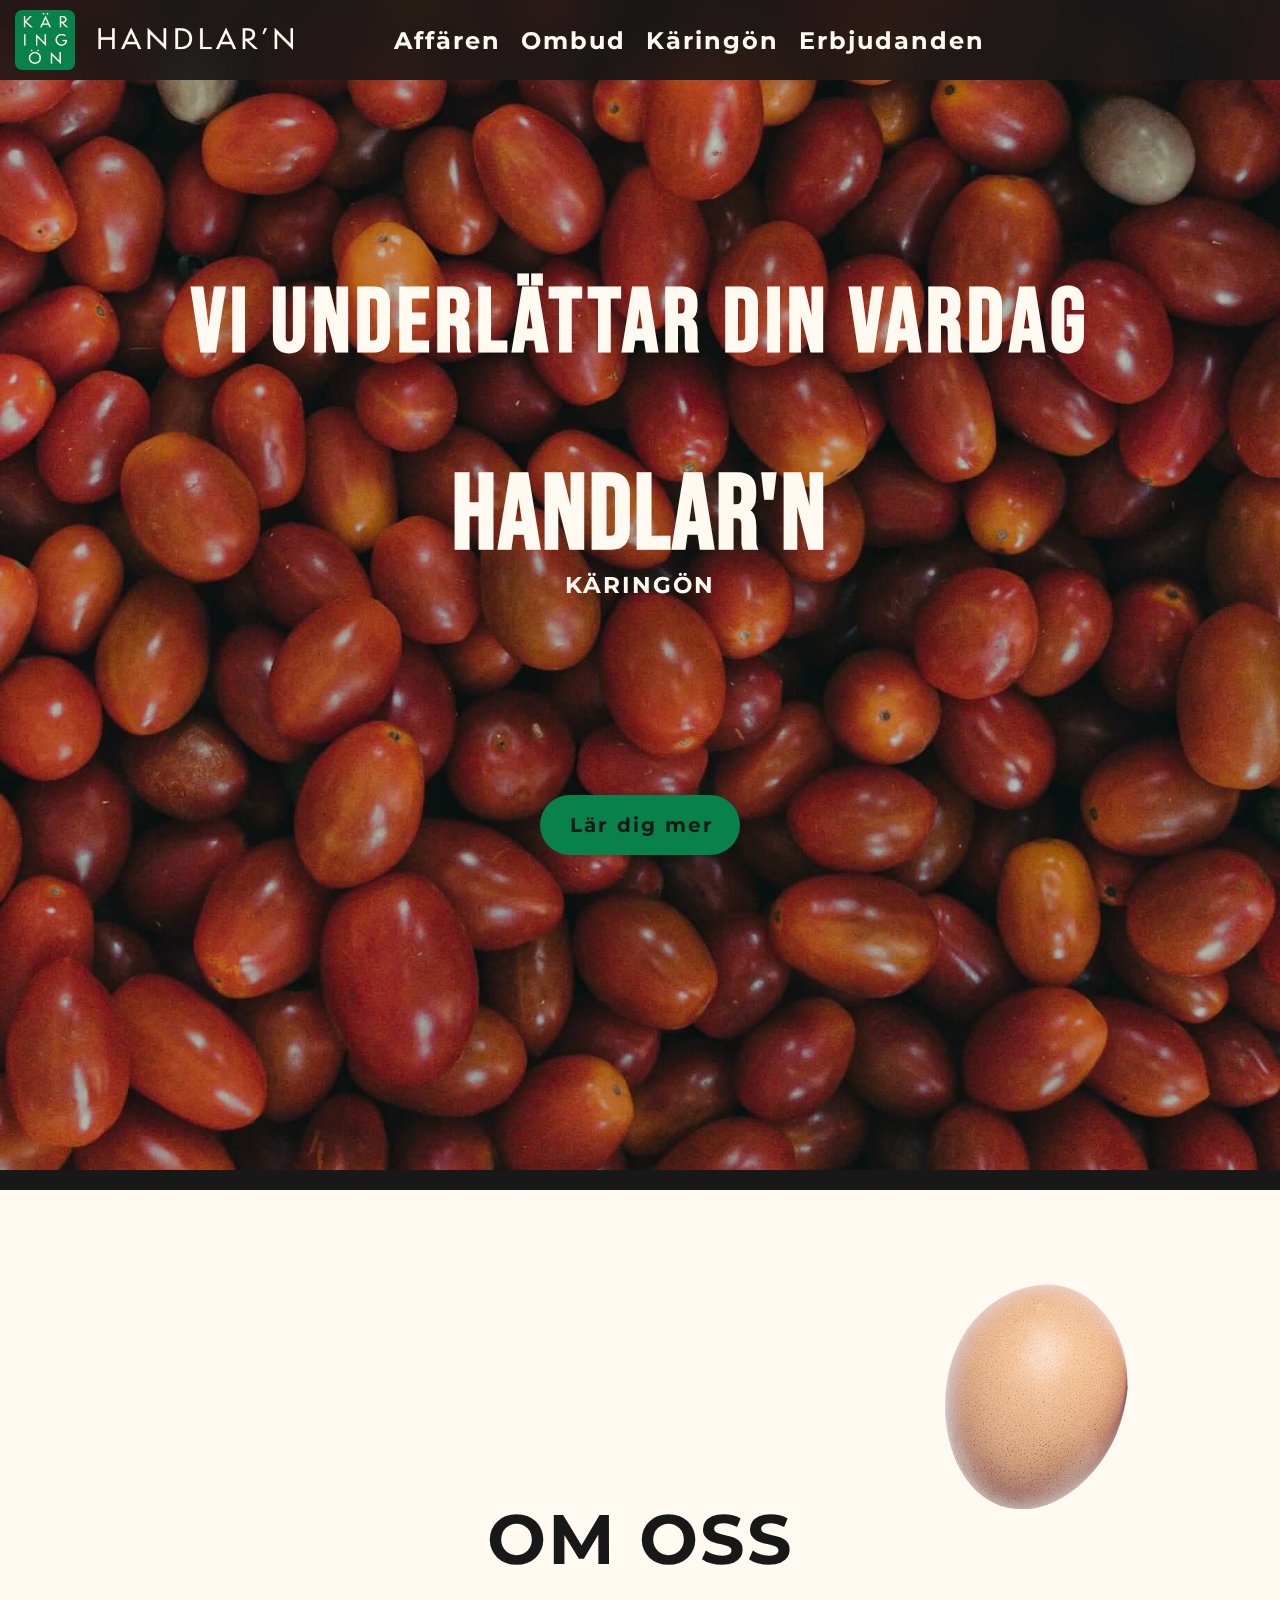
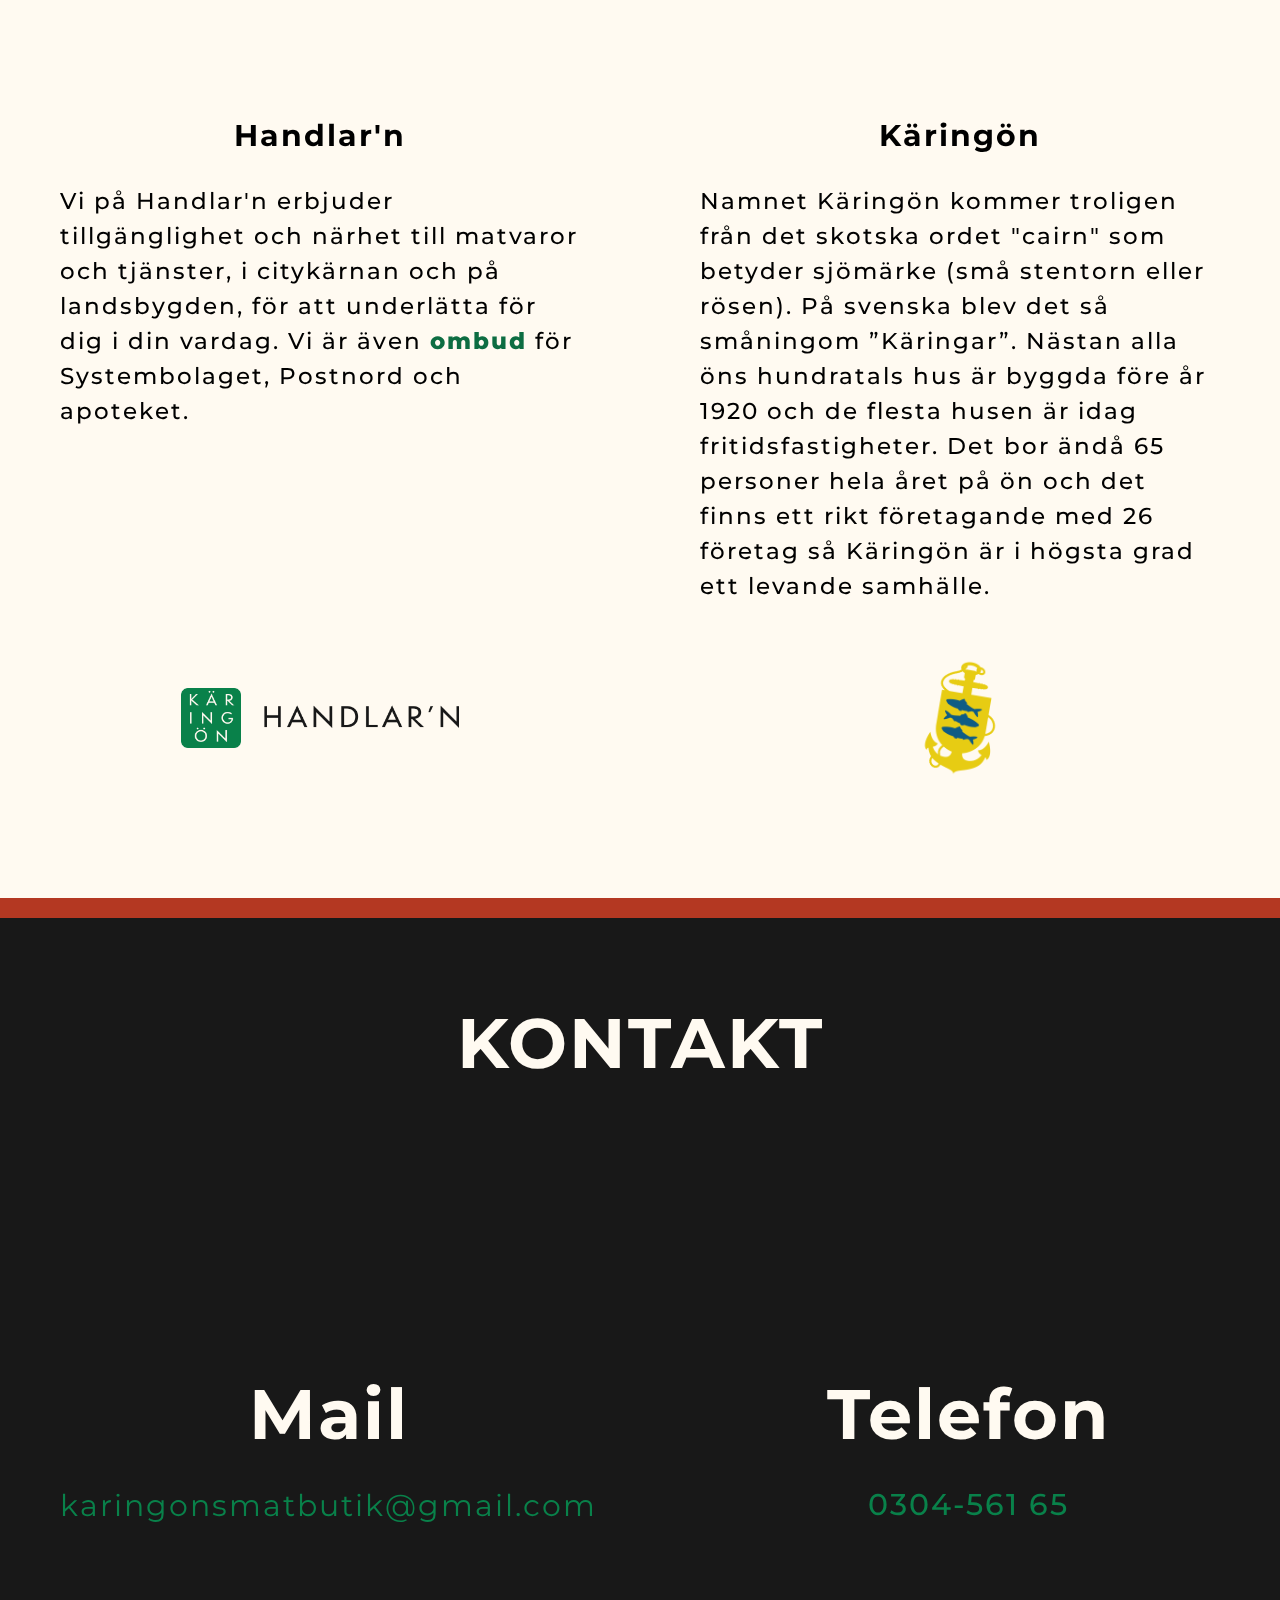
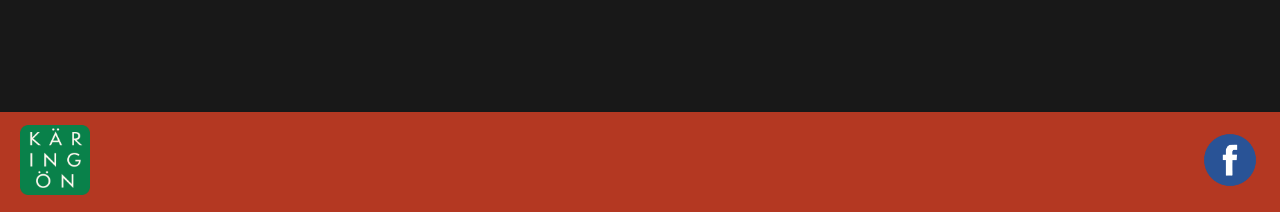
==== commit 554dddd6: "v. 12" ====
--- a/index.html
+++ b/index.html
@@ -1,11 +1,12 @@
 <!DOCTYPE html>
 <html lang="en">
+
 <head>
     <meta charset="UTF-8">
     <meta name="viewport" content="width=device-width, initial-scale=0">
     <link rel="stylesheet" href="css/style.css">
-    <title>Hem</title>
-   
+    <title>Hem | Handlar'n</title>
+
 </head>
 
 <body>
@@ -13,27 +14,27 @@
     <main id="index_wrapper">
 
 
-    
-        <div id="more_info_btn" >
-                    
-            <div id="more_info_text"> 
+
+        <div id="more_info_btn">
+
+            <div id="more_info_text">
                 <h3>Lär dig mer</h3>
             </div>
 
         </div>
-        
+
         <div class="mobile_nav">
-        
+
             <ul class="nav_list">
 
                 <li class="nav_list_item">
 
                     <a class="nav_list_link" href="storeInfo.html">
-                        <h2>Affären</h2> 
-                    </a>
-
-                </li>
-                
+                        <h2>Affären</h2>
+                    </a>
+
+                </li>
+
 
                 <li class="nav_list_item">
 
@@ -42,18 +43,34 @@
                     </a>
 
                 </li>
-
+                
+                <li class="nav_list_item">
+
+                    <a class="nav_list_link" href="karingon.html">
+                        <h2>Käringön</h2>
+                    </a>
+
+                </li>
+
+                <li class="nav_list_item">
+
+                    <a class="nav_list_link" href="news.html">
+                        <h2>Erbjudanden</h2>
+                    </a>
+
+                </li>
 
             </ul>
         </div>
 
-        
+
 
         <header id="index_header">
-        
+
             <div id="header_logo_wrapper">
                 <a href="index.html" id="header_logo_link">
-                    <img id="header_logo_img_full" src="img/logo/logotyp_full_white.png" alt="Logotyp, Handlar'n Käringön">
+                    <img id="header_logo_img_full" src="img/logo/logotyp_full_white.png"
+                        alt="Logotyp, Handlar'n Käringön">
                     <img id="header_logo_img_small" src="img/logo/logotyp_small.png" alt="Logotyp, Handlar'n Käringön">
                 </a>
             </div>
@@ -69,11 +86,11 @@
                     <li class="nav_list_item">
 
                         <a class="nav_list_link" href="storeInfo.html">
-                            <h2>Affären</h2> 
-                        </a>
-
-                    </li>
-                    
+                            <h2>Affären</h2>
+                        </a>
+
+                    </li>
+
 
                     <li class="nav_list_item">
 
@@ -83,114 +100,139 @@
 
                     </li>
 
-
+                    <li class="nav_list_item">
+
+                        <a class="nav_list_link" href="karingon.html">
+                            <h2>Käringön</h2>
+                        </a>
+
+                    </li>
+
+                    <li class="nav_list_item">
+
+                        <a class="nav_list_link" href="news.html">
+                            <h2>Erbjudanden</h2>
+                        </a>
+    
+                    </li>
                 </ul>
 
             </nav>
 
         </header>
 
-       
+
 
 
         <section class="first_section" id="welcome">
-                <div id="welcome_title">
-                    <h1>VI UNDERLÄTTAR DIN VARDAG</h1>
-                </div>
-
-        
-
-                <div id="welcome_content">
-                    <div id="welcome_text_1"> 
-                        <h3>HANDLAR'N
-                        </h3>
-
-                    
-                    </div>
-
-                    <div id="welcome_text_2"> 
-                        <h3> KÄRINGÖN
-                        </h3>
-                    </div>
-                    
-                    
-
-                </div>
-       
-            
+            <div id="welcome_title">
+                <h1>VI UNDERLÄTTAR DIN VARDAG</h1>
+            </div>
+
+
+
+            <div id="welcome_content">
+                <div id="welcome_text_1">
+                    <h3>HANDLAR'N
+                    </h3>
+
+
+                </div>
+
+                <div id="welcome_text_2">
+                    <h3> KÄRINGÖN
+                    </h3>
+                </div>
+
+
+
+            </div>
+
+
         </section>
 
-        <div class="black_border" ></div>
-            
-
-
-
-
-        
+        <div class="black_border"></div>
+
+
+
+
+
+
         <section id="om_oss_wrapper">
 
             <div id="om_oss_egg_background">
                 <img src="img/egg_only_one.png" alt="">
             </div>
-            
-            
-            
+
+
+
             <div class="section_title_container" id="om_oss_title_container">
                 <h2 class="section_title">OM OSS</h2>
             </div>
 
-            
-                <div class="info_text" id="store_info">
-
-                    <h2>Handlar'n</h2>
-
-                    <p>Vi på Handlar'n erbjuder tillgänglighet och 
-                        närhet till matvaror och tjänster, i citykärnan och på 
-                        landsbygden, för att 
-                        underlätta för dig i din vardag. 
-                        Vi är även 
-                        <a id="ombud_text_link" href="ombud.html">ombud</a>
-                         för Systembolaget, Postnord
-                        och apoteket.
-                    </p>
+
+            <div class="info_text" id="store_info">
+
+                <h2>Handlar'n</h2>
+
+                <p>Vi på Handlar'n erbjuder tillgänglighet och
+                    närhet till matvaror och tjänster, i citykärnan och på
+                    landsbygden, för att
+                    underlätta för dig i din vardag.
+                    Vi är även
+                    <a id="ombud_text_link" href="ombud.html">ombud</a>
+                    för Systembolaget, Postnord
+                    och apoteket.
+                </p>
+
+                <div class="info_logo" id="info_store_logo">
+                    <img src="img/logo/logotyp_full_black.png" alt="">
+                </div>
+
+            </div>
+
+            <div class="info_text" id="island_info">
+
+                <h2>Käringön</h2>
+
+                <p>Namnet Käringön kommer troligen från det skotska ordet "cairn" som betyder sjömärke
+                    (små stentorn eller rösen). På svenska blev det så småningom ”Käringar”. Nästan alla öns hundratals
+                    hus är
+                    byggda före år 1920 och de flesta husen är idag fritidsfastigheter.
+
+                    Det bor ändå 65 personer hela året på ön och det finns ett rikt företagande
+                    med 26 företag så Käringön är
+                    i högsta grad ett levande samhälle.
+                </p>
+
+                <div class="info_logo" id="info_island_logo">
+                    <a target="_blank" href="https://www.xn--destinationkringn-1qb06a.se/sv-SE">
+                        <img src="img/vpklogo.png" alt="">
+                    </a>
+    
+                </div>
+
                 
-                    <div class="info_logo" id="info_store_logo">
-                        <img src="img/logo/logotyp_full_black.png" alt="">
-                    </div>
-
-                </div>
-
-                <div class="info_text" id="island_info">
-
-                    <h2>Käringön</h2>
-
-                    <p>Namnet Käringön kommer troligen från det skotska ordet "cairn" som betyder sjömärke 
-                        (små stentorn eller rösen). På svenska blev det så småningom ”Käringar”. Nästan alla öns hundratals hus är 
-                        byggda före år 1920 och de flesta husen är idag fritidsfastigheter. 
-
-                        Det bor ändå 65 personer hela året på ön och det finns ett rikt företagande 
-                        med 26 företag så Käringön är 
-                        i högsta grad ett levande samhälle.
-                    </p>
-
-                    <div class="info_logo" id="info_island_logo">
-                        <a target="_blank" href="https://www.xn--destinationkringn-1qb06a.se/sv-SE">
-                            <img src="img/vpklogo.png" alt="">
-                        </a>
-                        
-                    </div>
-
-                </div>
-
-                <div id="scroll_to"></div>
 
                 
 
-                
-
-            </div>   
-
-
+            </div>
+
+            <div id="scroll_to"></div>
+
+            </div>
+
+
+            <div class="info_logo" id="info_store_logo_desk">
+                <img src="img/logo/logotyp_full_black.png" alt="">
+            </div>
+
+            <div class="info_logo" id="info_island_logo_desk">
+                <a target="_blank" href="https://www.xn--destinationkringn-1qb06a.se/sv-SE">
+                    <img src="img/vpklogo.png" alt="">
+                </a>
+
+            </div>
 
 
         </section>
@@ -221,7 +263,7 @@
 
 
         <footer id="index_footer">
-            
+
             <div class="footer_logo_container">
                 <img class="footer_logo" src="img/logo/logotyp_small.png" alt="">
 
@@ -231,7 +273,7 @@
 
                 <a target="_blank" href="https://www.facebook.com/Handlarn-K%C3%A4ring%C3%B6n-1629274747328623/">
                     <img class="footer_fbLogo" src="img/facebook_logo.png" alt="">
-                
+
                 </a>
 
             </div>
@@ -240,8 +282,9 @@
         </footer>
 
     </main>
-    
+
     <script src="js/main.js"></script>
 
 </body>
+
 </html>--- a/css/style.css
+++ b/css/style.css
@@ -11,6 +11,246 @@
 
 
 @media /*Desktop*/ screen  and (min-width: 767px){
+
+
+#news_wrapper{
+
+display: grid;
+    width: 100%;
+    height: 100%;
+    grid-template-areas: 
+    'of_ti'
+    'offers'
+    'fo' 
+    ;
+
+    grid-template-columns: repeat(1, 1fr);
+    grid-template-rows: 38vh auto 100px;
+    background-position: 0 65%;
+    background-size: cover;
+    background-attachment: fixed;
+    background-color: #eceaea;
+}
+
+#news_title_container{
+    grid-area: of_ti;
+    font-size: 50px;
+    display: flex;
+    flex-direction: row;
+    justify-content: flex-start;
+    align-items: flex-end;
+
+}
+#news_title_container > h1{
+   margin-bottom: 40px;
+   margin-left: 4vw;
+   font-family: bebas Neue;
+   color: #181818;
+}
+
+#offers_container{
+    grid-area:offers;
+    display: flex;
+    flex-direction: row;
+    
+    justify-content: center;
+    margin-bottom: 10vh;
+}
+
+#offers_list{
+    width: 100%;
+    display: flex;
+    flex-direction: row;
+    
+    justify-content: flex-start;
+    padding: 0;
+    list-style: none;
+    flex: 1;
+    padding-right: 4vw ;
+    padding-left: 4vw;
+    flex-wrap: wrap;
+    
+}
+
+.offers_list_item{
+    width: 320px;
+    height: 350px;
+    background-color: white;
+    display: flex;
+    flex-direction: column;
+
+    align-items: center;
+    margin-right: 6vw;
+    margin-bottom: 6vh;
+    border-radius: 20px;
+
+    transition: 0.3s;
+
+
+}
+
+.offers_list_item > img{
+    margin-top: 3vh;
+    max-width: 200px ;
+
+}
+
+.offers_list_item > h3{
+    margin-top: 6vh;
+    
+
+}
+
+
+.offers_list_item > h2{
+    margin-top: 3vh;
+    color: rgb(196, 72, 51);
+    
+
+}
+
+.offers_list_item:hover{
+    transform: scale(1.1);
+    transition: 0.3s;
+
+    
+
+
+}
+
+
+
+
+
+
+
+
+
+
+
+
+
+
+
+
+
+
+
+
+
+
+#karingon_wrapper{
+    display: grid;
+    width: 100%;
+    height: 100%;
+    grid-template-areas: 
+    'kti kti'
+    'bor bor'
+    'aim atx'
+    'htx him'
+    'sim stx'
+    'fo fo' 
+    ;
+
+    grid-template-columns: repeat(2, 1fr);
+    grid-template-rows: 100vh 30px 100vh 100vh 100vh 100px;
+    background-position: 0 65%;
+    background-size: cover;
+    background-attachment: fixed;
+    background-color: whitesmoke;
+}
+
+#karingon_title_container{
+    grid-area: kti;
+    display: flex;
+    flex-direction: column;
+    align-items: center;
+    justify-content: center;
+    font-size: 80px;
+    font-family: bebas Neue;
+    
+    color: rgb(235, 231, 231);
+    background-image: url(../img/boat.jpg) ;
+    background-size: auto;
+    background-position: 30% 3%;
+    background-attachment: fixed;
+    
+    
+}
+
+#karingon_border{
+    grid-area: bor;
+    background-color: rgb(180, 56, 34);
+    height: 100%;
+    width: 100%;
+    
+}
+
+#karingon_title_container > h1{
+    font-family: bebas Neue;
+    margin-bottom: -20px;
+    letter-spacing: 7px;
+}
+
+#k_img_about_island{
+    grid-area: aim;
+}
+#k_img_history{
+    grid-area:him ;
+}
+#k_img_ssrs{
+    grid-area: sim;
+}
+
+#k_about_island{
+    grid-area: atx;
+    
+}
+#k_history{
+    grid-area: htx;
+}
+#k_ssrs{
+    grid-area: stx;
+}
+
+
+.k_text_article{
+    display: flex;
+    flex-direction: column;
+    align-items: center;
+    justify-content: center;
+    padding: 7vw;
+    
+}
+.k_text_article > h3{
+    font-size: 5vh;
+    margin-bottom: 5vh;
+    color: #181818;
+}
+
+.k_text_article > p{
+    font-size: 3vh;
+    color: #181818;
+    
+
+}
+
+.k_img{
+    display: flex;
+    flex-direction: column;
+    justify-content: center;
+    align-items: center;
+
+}
+
+.k_img > img{
+    max-width: 35vw;
+
+
+}
+
+
+
 
 #ombud_wrapper{
     display: grid;
@@ -36,7 +276,7 @@
     flex-direction: column;
     justify-content: center;
     align-items: center;
-    padding: 0px 250px 20vh 250px;
+    padding: 10vw;
     color: #181818;
 }
 
@@ -86,20 +326,20 @@
 
 .logo_list_img{
     max-width: auto;
-    max-height: 70px;
+    max-height: 5vw;
 
 }
 
 #postnord_logo{
     max-width: auto;
-    max-height: 100px;
+    max-height: 7vw;
 
 }
 
 #system_logo{
 
     max-width: auto;
-    max-height: 120px;
+    max-height: 7vw;
 
 }
 
@@ -122,7 +362,7 @@
     position: absolute;
     margin-top: 0px;
     width: 28vw;
-    height: 650px;
+    height: 40vw;
     
     z-index: 2;
 
@@ -175,12 +415,12 @@
 #hours_background{
    
     position: absolute;
-    margin-top: -310px;
+    margin-top: -35vh;
     margin-left:-45vw ;
     top: 50%;
     left: 50%;
     width: 90vw;
-    height: 700px;
+    height: 80vh;
     z-index: 2;
     background-color: rgba(155, 154, 154, 0.4);
     backdrop-filter: blur(15px);
@@ -204,19 +444,19 @@
    
 
     z-index: 3;
-    margin-top: 130px;
+    margin-top: 15vh;
     
     
 }
 
 
 .hours_content{
-    padding-top: 70px;
+    
     z-index: 3;
 }
 
 #hours_title{
-    margin-bottom: 40px;
+    padding-bottom: 90px;
     font-size: 80px;
     font-family: bebas Neue;
     
@@ -422,12 +662,12 @@
 #header_logo_link{
     
     text-decoration: none;
-   
+    
     display: flex;
     flex-direction: column;
     align-items: center;
     justify-content:center;
-   
+    z-index: 70;
 
 }
 
@@ -456,7 +696,11 @@
 
 nav{
     position: absolute;
-    
+    right: 30vw;
+    left: 30vw;
+    
+    width: 40vw;
+   
 }
 
 
@@ -465,12 +709,18 @@
 
     display: flex;
     flex-direction: row;
-    justify-content: center;
+    justify-content: space-between;
     list-style: none;
     padding: 0;
 
 }
 
+
+.nav_list_item{
+    
+    
+    list-style: none;
+}
 
 #mobile_nav_btn_img{
     display: none;
@@ -504,8 +754,10 @@
     background-image: url(../img/tomater_helbild2.jpg);
     background-position: 50% 80%;
     background-size: 100%;
-    padding-top: 80px;
-}
+    padding-top: 30vh;
+}
+
+
 
 
 
@@ -516,23 +768,6 @@
         font-family: 'Bebas Neue';
         letter-spacing: 5px;
         font-size:150px ;
-        
-        
-    }
-
-    .nav_list_item{
-        margin-left: 100px;
-        margin-right: 100px;
-        
-        list-style: none;
-    }
-
-    nav{
-        position: fixed;
-        right: 0;
-        left: 0;
-        margin-left: 400px;
-        margin-right: 400px;
         
         
     }
@@ -547,24 +782,7 @@
         
         
     }
-
-    .nav_list_item{
-        margin-left: 100px;
-        margin-right: 100px;
-        
-        list-style: none;
-    }
-
-    nav{
-        position: fixed;
-        right: 0;
-        left: 0;
-        margin-left: 400px;
-        margin-right: 400px;
-       
-        
-        
-    }
+  
 }
 
 @media screen and (max-width: 1100px){
@@ -575,30 +793,10 @@
         font-size:60px ;  
     }
 
-
-
-    .nav_list_item{
-        margin-left: 20px;
-        margin-right: 20px;
-        
-        list-style: none;
-    }
-
-    nav{
-        position: fixed;
-        right: 0;
-        left: 0;
-        margin-left: 400px;
-        margin-right: 400px;
-        padding-left: 60px ;
-        
-        
-    }
-
 }
 
 #welcome_title{
-    margin-top: 200px;
+    
     color: #FFFAF1;
 }
 
@@ -696,11 +894,12 @@
     grid-template-areas: 
     'ti ti'
     'sc ic'
+    'sl il'
     ;
     
-    grid-template-rows: 30% auto;
+    grid-template-rows: 30% auto 600px;
     grid-template-columns: repeat(2, 1fr);
-
+    height: 100%;
     
     
 
@@ -745,6 +944,7 @@
 #store_info{
     grid-area: sc;
 }
+
 #island_info{
     grid-area: ic;
    
@@ -758,7 +958,6 @@
     margin-right:60px;
     margin-left:60px;
     margin-top: 15vh;
-    margin-bottom: 30vh;
   
 }
 
@@ -787,37 +986,59 @@
     color: #0b4229;
 }
 
+
+
 .info_logo{
-
-    display: flex;
-    flex-direction: column;
+    display: flex;
+    flex-direction: row;
     justify-content: center;
-    align-items: center;
-    margin-bottom: 150px;
-
+    padding-top: 6vh ;
+
+}
+
+
+#info_store_logo_desk > img{
+    max-height: 60px;
+    margin-top: 30px;
+
+}
+
+#info_island_logo_desk > a > img{
+    max-height: 120px;
+}
+
+
+#info_island_logo_desk{
+    
+    grid-area: il ;
+    
+}
+
+#info_store_logo_desk{
+    grid-area: sl;
+
+}
+
+
+
+#info_island_logo{
+    
+    display: none;
+    
 }
 
 #info_store_logo{
-
-    margin-top: 22vh;
-   
-}
-
-#info_store_logo > img{
-    max-height: 60px;
-
-}
-
-#info_island_logo{
-    margin-top: 7vh;
-    
-
-}
-
-#info_island_logo > a > img{
-    max-height: 120px;
-
-}
+    display: none;
+
+}
+
+
+
+
+
+
+
+
 
 .red_border{
     background-color: rgb(180, 56, 34);
@@ -926,9 +1147,352 @@
 
 }
 
-}
+
+
+
+
+
+
+}
+
+
+
+
+
+
+
+
+
+
+
+
+
+
+
+
+
+
+
+
+
+
+
+
+
+
+
+
+
+
+
+
+
+
+
+
+
+
+
+
+
+
+
+
+
+
+
+
+
+
+
+
+
+
+
+
+
 
 @media /*Mobile*/ screen and (max-width: 767px){
+
+    #news_wrapper{
+
+        display: grid;
+            width: 100%;
+            height: 100%;
+            grid-template-areas: 
+            'of_ti'
+            'offers'
+            'fo' 
+            ;
+        
+            grid-template-columns: repeat(1, 1fr);
+            grid-template-rows: 38vh auto 100px;
+            background-position: 0 65%;
+            background-size: cover;
+            background-attachment: fixed;
+            background-color: #eceaea;
+        
+        }
+        
+        #news_title_container{
+            grid-area: of_ti;
+            font-size: 40px;
+            display: flex;
+            flex-direction: row;
+            justify-content: flex-start;
+            align-items: flex-end;
+        
+        }
+        #news_title_container > h1{
+           margin-bottom: 40px;
+           margin-left: 4vw;
+           font-family: bebas Neue;
+           color: #181818;
+        }
+        
+        #offers_container{
+            grid-area:offers;
+            display: flex;
+            flex-direction: row;
+            
+            justify-content: center;
+            margin-bottom: 10vh;
+        }
+        
+        #offers_list{
+            width: 100%;
+            display: flex;
+            flex-direction: row;
+            
+            justify-content: center;
+            padding: 0;
+            list-style: none;
+            flex: 1;
+            padding-right: 4vw ;
+            padding-left: 4vw;
+            flex-wrap: wrap;
+            
+        }
+        
+        .offers_list_item{
+            width: 320px;
+            height: 350px;
+            background-color: white;
+            display: flex;
+            flex-direction: column;
+        
+            align-items: center;
+            margin-right: 6vw;
+            margin-bottom: 6vh;
+            border-radius: 20px;
+        
+            transition: 0.3s;
+        
+        
+        }
+        
+        .offers_list_item > img{
+            margin-top: 3vh;
+            max-width: 200px ;
+        
+        }
+        
+        .offers_list_item > h3{
+            margin-top: 6vh;
+            
+        
+        }
+        
+        
+        .offers_list_item > h2{
+            margin-top: 3vh;
+            color: rgb(196, 72, 51);
+            
+        
+        }
+        
+        .offers_list_item:hover{
+            transform: scale(1.1);
+            transition: 0.3s;
+        
+            
+        
+        
+        }
+
+
+
+
+
+
+
+
+
+
+
+
+
+
+
+
+
+
+
+
+
+
+
+
+
+
+
+
+
+
+
+
+
+
+
+
+
+
+
+
+
+
+
+
+
+    #karingon_wrapper{
+        display: grid;
+        width: 100%;
+        height: 100%;
+        grid-template-areas: 
+        'kti'
+        'bor '
+        'atx'
+        'aim'
+        'htx' 
+        'him'
+        'stx' 
+        'sim'
+        'fo' 
+        ;
+    
+        grid-template-columns: repeat(1, 1fr);
+        grid-template-rows: 100vh 30px 70vh 50vh 70vh 50vh 70vh 50vh 100px;
+        background-position: 0 65%;
+        background-size: cover;
+        background-attachment: fixed;
+        background-color: whitesmoke;
+    }
+    
+    #karingon_title_container{
+        grid-area: kti;
+        display: flex;
+        flex-direction: row;
+        align-items: center;
+        justify-content: center;
+        font-size: 80px;
+        font-family: bebas Neue;
+        color: #181818;
+        background-image: url(../img/boat.jpg) ;
+        background-size: cover;
+        background-position: 0% 40%;
+        background-attachment: fixed;
+        
+        
+    }
+    
+    #karingon_border{
+        grid-area: bor;
+        background-color: rgb(180, 56, 34);
+        height: 100%;
+        width: 100%;
+        
+    }
+    
+    #karingon_title_container > h1{
+        font-family: bebas Neue;
+        margin-bottom: -20px;
+    }
+    
+    #k_img_about_island{
+        grid-area: aim;
+    }
+    #k_img_history{
+        grid-area:him ;
+    }
+    #k_img_ssrs{
+        grid-area: sim;
+    }
+    
+    #k_about_island{
+        grid-area: atx;
+        padding-top: 10vh;
+    }
+    #k_history{
+        grid-area: htx;
+    }
+    #k_ssrs{
+        grid-area: stx;
+    }
+    
+    
+    .k_text_article{
+        display: flex;
+        flex-direction: column;
+        align-items: center;
+        justify-content: center;
+        padding: 7vw;
+        
+    }
+    .k_text_article > h3{
+        font-size: 5vh;
+        margin-bottom: 5vh;
+        color: #181818;
+    }
+    
+    .k_text_article > p{
+        font-size: 3vh;
+        color: #181818;
+        
+    
+    }
+    
+    .k_img{
+        display: flex;
+        flex-direction: column;
+        justify-content: flex-start;
+        align-items: center;
+    
+    }
+    
+    .k_img > img{
+        max-width: 70vw;
+    
+    
+    }
+
+
+
+
+
+
+
+
+
+
+
+
+
+
+
+
+
+
+
 
     #ombud_wrapper{
         display: grid;
@@ -1073,7 +1637,6 @@
     
 
     #hours_background{
-   
         display: none;
     }
     
@@ -1092,9 +1655,10 @@
         grid-template-columns: repeat(1, 1fr);
         grid-template-rows: 250px auto;
         min-width: auto;
-        background-image: url(../img/fruit_edit.jpg);
+        background-image: url(../img/corner_low_angle_edit.jpg);
         background-attachment: fixed;
         background-position: 0 50%;
+        background-size: cover;
         
     
         
@@ -1222,9 +1786,10 @@
     
     #hitta_hit{
         grid-area: hi ;
-        background-image: url(../img/kuling_white.jpg);
+        background-image: url(../img/cucumber.jpg);
         background-attachment: fixed;
-        background-position: 0 60%;
+        background-position: 0 10%;
+        background-size:cover;
       
     
     }
@@ -1264,7 +1829,7 @@
 #index_wrapper{
 
     display: grid;
-    width: 100vw;
+    width: 100%;
     height: 100%;
     grid-template-areas: 
     
@@ -1277,7 +1842,7 @@
     ;
 
     grid-template-columns: 1fr;
-    grid-template-rows: 200vh 20px auto 20px auto 100px;
+    grid-template-rows: 100vh 20px auto 20px auto 100px;
     
 
 }
@@ -1424,7 +1989,7 @@
     color: #FFFAF1;   
 
     padding: 10px;
-    margin: 70px;
+    margin: 50px;
 
     
 
@@ -1453,13 +2018,14 @@
     display: flex;
     flex-direction: column;
     align-items: center;
-    justify-content: center;
+    
 
     height: 100%;
     background-image: url(../img/tomater_helbild2.jpg);
     background-position: 50% 80%;
     /* background-size: 150%; */
     width: 100%;
+    padding-top: 40vh;
     
 }
 
@@ -1813,5 +2379,16 @@
 
 }
 
-}
-
+#info_island_logo_desk{
+    
+    display: none;
+    
+}
+
+#info_store_logo_desk{
+   display: none;
+
+}
+
+}
+
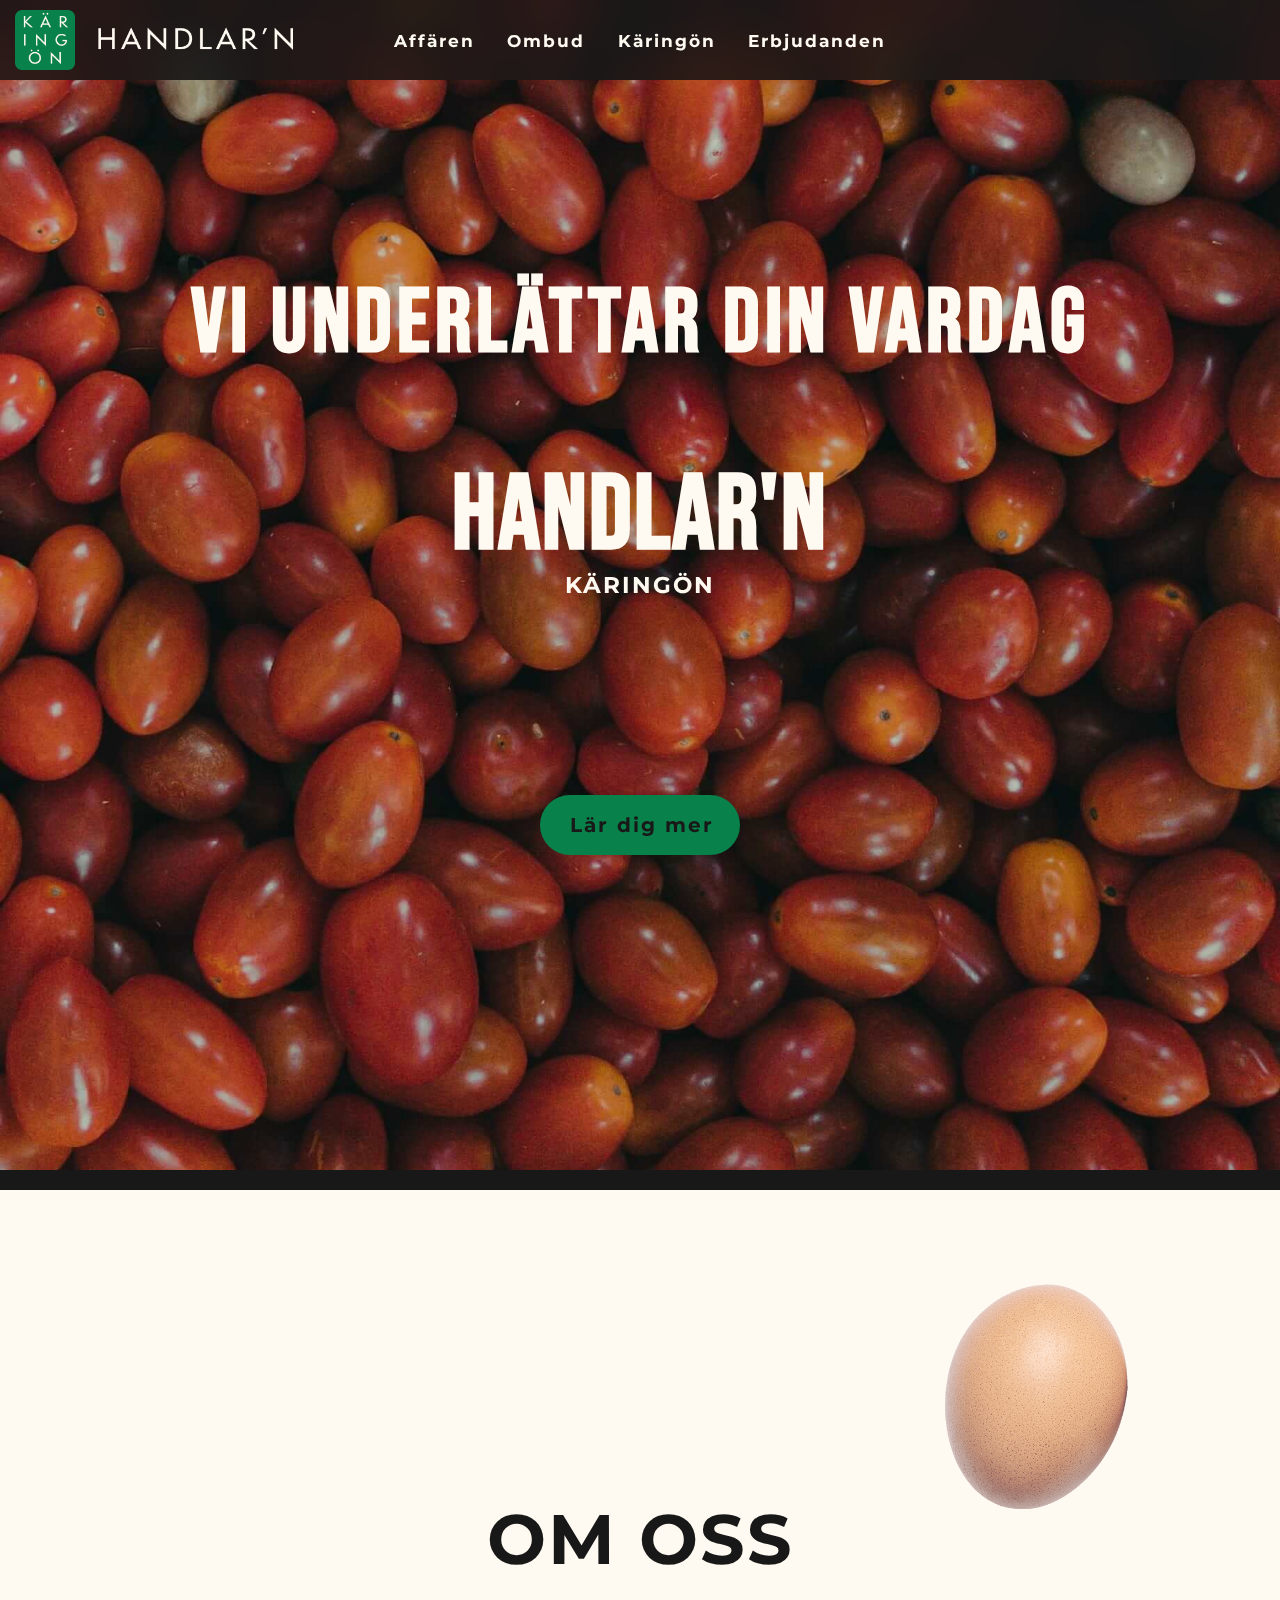
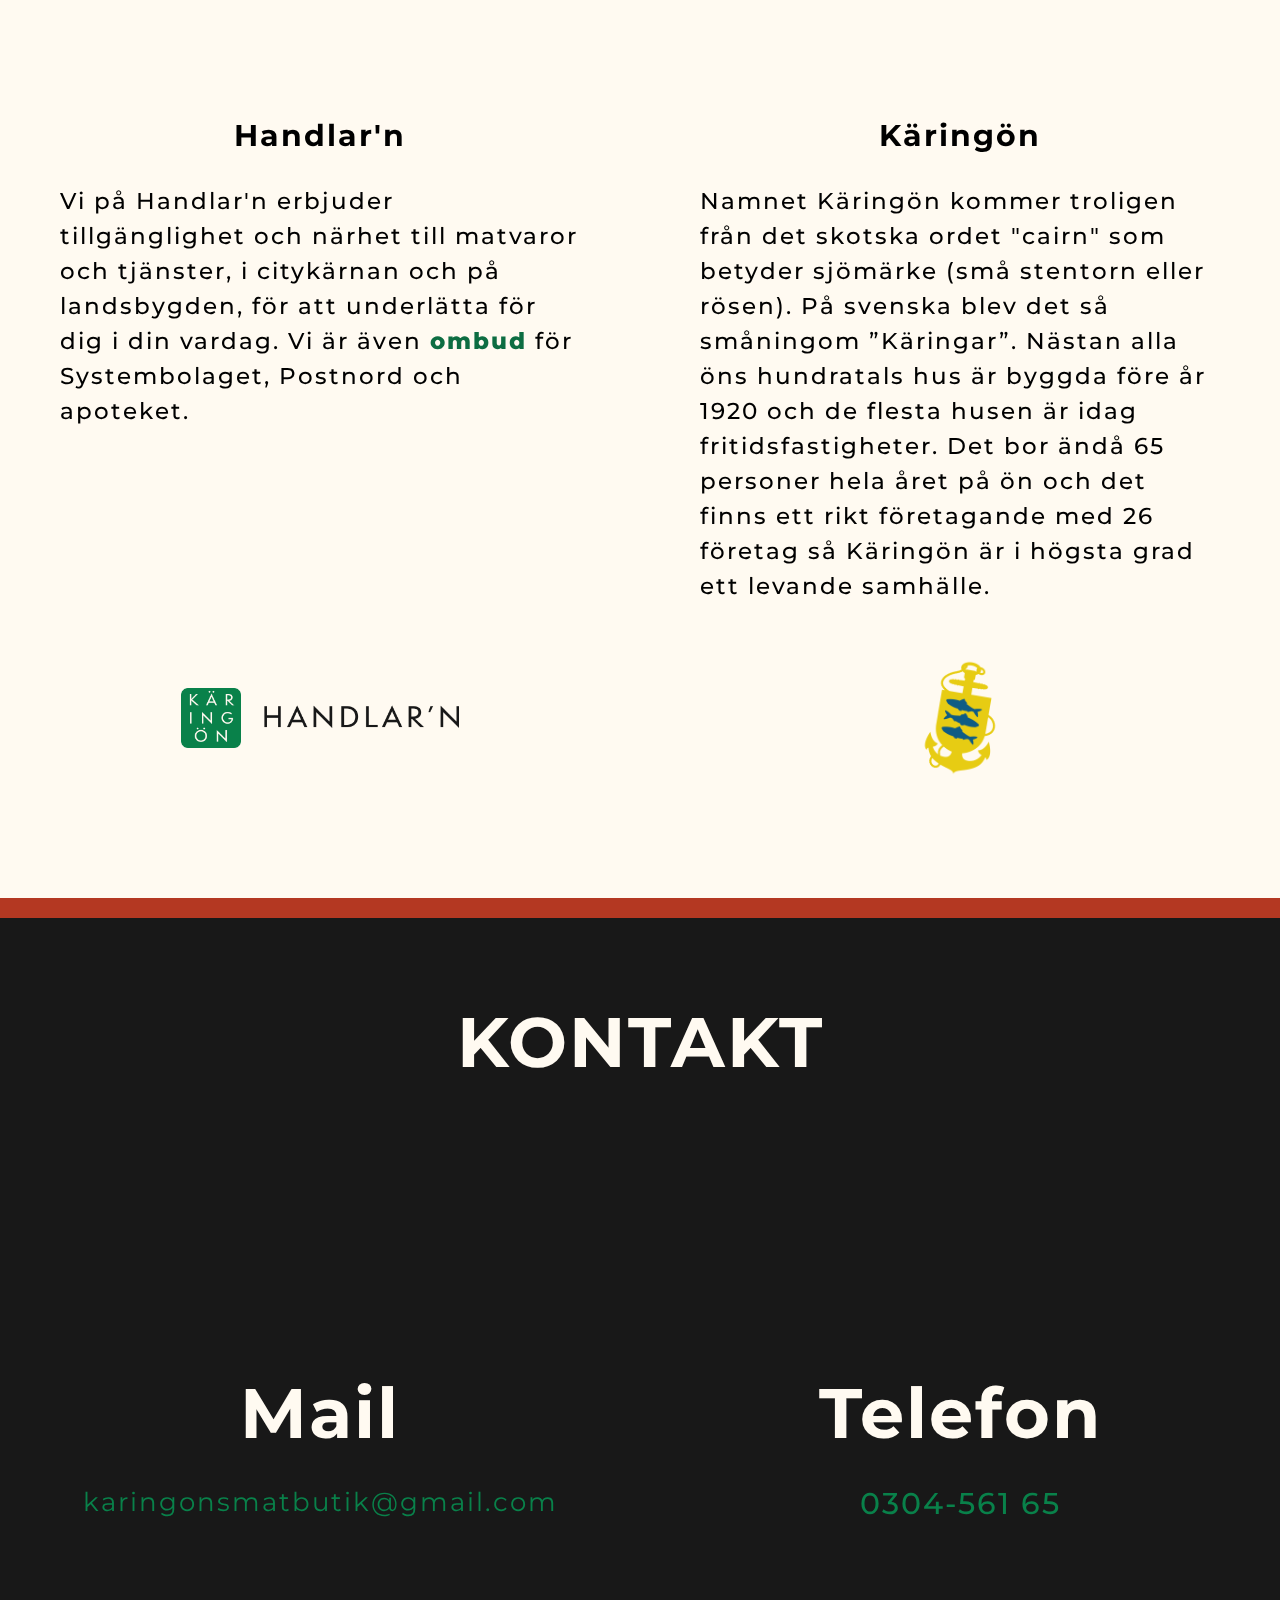
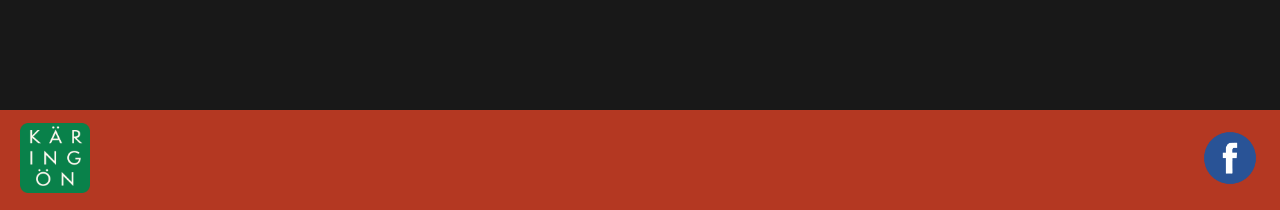
==== commit 901f7934: "Färdig!" ====
--- a/index.html
+++ b/index.html
@@ -3,7 +3,7 @@
 
 <head>
     <meta charset="UTF-8">
-    <meta name="viewport" content="width=device-width, initial-scale=0">
+    <meta name="viewport" content="width=device-width, initial-scale=1">
     <link rel="stylesheet" href="css/style.css">
     <title>Hem | Handlar'n</title>
 
@@ -13,8 +13,6 @@
 
     <main id="index_wrapper">
 
-
-
         <div id="more_info_btn">
 
             <div id="more_info_text">
@@ -35,7 +33,6 @@
 
                 </li>
 
-
                 <li class="nav_list_item">
 
                     <a class="nav_list_link" href="ombud.html">
@@ -43,7 +40,7 @@
                     </a>
 
                 </li>
-                
+
                 <li class="nav_list_item">
 
                     <a class="nav_list_link" href="karingon.html">
@@ -61,9 +58,8 @@
                 </li>
 
             </ul>
+
         </div>
-
-
 
         <header id="index_header">
 
@@ -76,7 +72,7 @@
             </div>
 
             <div id="mobile_nav_btn_wrapper">
-                <img id="mobile_nav_btn_img" src="img/menu_icon4.png" alt="">
+                <img id="mobile_nav_btn_img" src="img/menu_icon4.png" alt="Mobil meny knapp">
             </div>
 
             <nav id="index_nav">
@@ -91,7 +87,6 @@
 
                     </li>
 
-
                     <li class="nav_list_item">
 
                         <a class="nav_list_link" href="ombud.html">
@@ -113,30 +108,23 @@
                         <a class="nav_list_link" href="news.html">
                             <h2>Erbjudanden</h2>
                         </a>
-    
+
                     </li>
                 </ul>
 
             </nav>
 
         </header>
-
-
-
 
         <section class="first_section" id="welcome">
             <div id="welcome_title">
                 <h1>VI UNDERLÄTTAR DIN VARDAG</h1>
             </div>
-
-
 
             <div id="welcome_content">
                 <div id="welcome_text_1">
                     <h3>HANDLAR'N
                     </h3>
-
-
                 </div>
 
                 <div id="welcome_text_2">
@@ -144,8 +132,6 @@
                     </h3>
                 </div>
 
-
-
             </div>
 
 
@@ -153,23 +139,15 @@
 
         <div class="black_border"></div>
 
-
-
-
-
-
         <section id="om_oss_wrapper">
 
             <div id="om_oss_egg_background">
-                <img src="img/egg_only_one.png" alt="">
-            </div>
-
-
+                <img src="img/egg_only_one.png" alt="Ett ägg">
+            </div>
 
             <div class="section_title_container" id="om_oss_title_container">
                 <h2 class="section_title">OM OSS</h2>
             </div>
-
 
             <div class="info_text" id="store_info">
 
@@ -186,7 +164,7 @@
                 </p>
 
                 <div class="info_logo" id="info_store_logo">
-                    <img src="img/logo/logotyp_full_black.png" alt="">
+                    <img src="img/logo/logotyp_full_black.png" alt="Logotyp, Handlar'n">
                 </div>
 
             </div>
@@ -207,33 +185,25 @@
 
                 <div class="info_logo" id="info_island_logo">
                     <a target="_blank" href="https://www.xn--destinationkringn-1qb06a.se/sv-SE">
-                        <img src="img/vpklogo.png" alt="">
-                    </a>
-    
-                </div>
-
-                
-
-                
+                        <img src="img/vpklogo.png" alt="Logotyp, VPK">
+                    </a>
+
+                </div>
 
             </div>
 
             <div id="scroll_to"></div>
 
-            </div>
-
-
             <div class="info_logo" id="info_store_logo_desk">
-                <img src="img/logo/logotyp_full_black.png" alt="">
+                <img src="img/logo/logotyp_full_black.png" alt="Logotyp, Handlar'n">
             </div>
 
             <div class="info_logo" id="info_island_logo_desk">
                 <a target="_blank" href="https://www.xn--destinationkringn-1qb06a.se/sv-SE">
-                    <img src="img/vpklogo.png" alt="">
+                    <img src="img/vpklogo.png" alt="Logotyp, VPK">
                 </a>
 
             </div>
-
 
         </section>
 
@@ -246,39 +216,35 @@
 
             </div>
 
-
-            <article class="info_text" class="kontakt_content" id="kontakt_mail">
+            <article class="info_text kontakt_content" id="kontakt_mail">
                 <h2>Mail</h2>
                 <a href="mailto:karingonsmatbutik@gmail.com">karingonsmatbutik@gmail.com</a>
 
             </article>
 
-
-            <article class="info_text" class="kontakt_content" id="kontakt_telefon">
+            <article class="info_text kontakt_content" id="kontakt_telefon">
                 <h2>Telefon</h2>
                 <p>0304-561 65</p>
             </article>
 
         </section>
 
-
         <footer id="index_footer">
 
             <div class="footer_logo_container">
-                <img class="footer_logo" src="img/logo/logotyp_small.png" alt="">
+                <img class="footer_logo" src="img/logo/logotyp_small.png" alt="Logotyp, Handlar'n">
 
             </div>
 
             <div class="footer_fbLogo_container">
 
                 <a target="_blank" href="https://www.facebook.com/Handlarn-K%C3%A4ring%C3%B6n-1629274747328623/">
-                    <img class="footer_fbLogo" src="img/facebook_logo.png" alt="">
+                    <img class="footer_fbLogo" src="img/facebook_logo.png" alt="Facebook logotyp">
 
                 </a>
 
             </div>
 
-
         </footer>
 
     </main>
--- a/css/style.css
+++ b/css/style.css
@@ -1,1385 +1,786 @@
-@import url('https://fonts.googleapis.com/css2?family=Bebas+Neue&family=Montserrat:wght@200;300;500;700;800;900&display=swap');
-*{
+@import url("https://fonts.googleapis.com/css2?family=Bebas+Neue&family=Montserrat:wght@200;300;500;700;800;900&display=swap");
+* {
     margin: 0;
-    font-family: 'Montserrat', sans-serif;
+    font-family: "Montserrat", sans-serif;
     letter-spacing: 2px;
     box-sizing: border-box;
 }
 
+@media
+/*Desktop*/
 
-
-
-
-@media /*Desktop*/ screen  and (min-width: 767px){
-
-
-#news_wrapper{
-
-display: grid;
-    width: 100%;
-    height: 100%;
-    grid-template-areas: 
-    'of_ti'
-    'offers'
-    'fo' 
-    ;
-
-    grid-template-columns: repeat(1, 1fr);
-    grid-template-rows: 38vh auto 100px;
-    background-position: 0 65%;
-    background-size: cover;
-    background-attachment: fixed;
-    background-color: #eceaea;
+screen and (min-width: 767px) {
+    #news_wrapper {
+        display: grid;
+        width: 100%;
+        height: 100%;
+        grid-template-areas: "of_ti" "offers" "fo";
+        grid-template-columns: repeat(1, 1fr);
+        grid-template-rows: 38vh auto 100px;
+        background-position: 0 65%;
+        background-size: cover;
+        background-attachment: fixed;
+        background-color: #eceaea;
+    }
+    #news_title_container {
+        grid-area: of_ti;
+        font-size: 50px;
+        display: flex;
+        flex-direction: row;
+        justify-content: flex-start;
+        align-items: flex-end;
+    }
+    #news_title_container>h1 {
+        margin-bottom: 40px;
+        margin-left: 4vw;
+        font-family: bebas Neue;
+        color: #181818;
+    }
+    #offers_container {
+        grid-area: offers;
+        display: flex;
+        flex-direction: row;
+        justify-content: center;
+        margin-bottom: 10vh;
+    }
+    #offers_list {
+        width: 100%;
+        display: flex;
+        flex-direction: row;
+        justify-content: flex-start;
+        padding: 0;
+        list-style: none;
+        flex: 1;
+        padding-right: 4vw;
+        padding-left: 4vw;
+        flex-wrap: wrap;
+    }
+    .offers_list_item {
+        width: 320px;
+        height: 350px;
+        background-color: white;
+        display: flex;
+        flex-direction: column;
+        align-items: center;
+        margin-right: 6vw;
+        margin-bottom: 6vh;
+        border-radius: 20px;
+        transition: 0.3s;
+    }
+    .offers_list_item>img {
+        margin-top: 3vh;
+        max-width: 200px;
+    }
+    .offers_list_item>h3 {
+        margin-top: 6vh;
+    }
+    .offers_list_item>h2 {
+        margin-top: 3vh;
+        color: rgb(196, 72, 51);
+    }
+    .offers_list_item:hover {
+        transform: scale(1.1);
+        transition: 0.3s;
+    }
+    #karingon_wrapper {
+        display: grid;
+        width: 100%;
+        height: 100%;
+        grid-template-areas: "kti kti" "bor bor" "aim atx" "htx him" "sim stx" "fo fo";
+        grid-template-columns: repeat(2, 1fr);
+        grid-template-rows: 100vh 30px 100vh 100vh 100vh 100px;
+        background-position: 0 65%;
+        background-size: cover;
+        background-attachment: fixed;
+        background-color: whitesmoke;
+    }
+    #karingon_title_container {
+        grid-area: kti;
+        display: flex;
+        flex-direction: column;
+        align-items: center;
+        justify-content: center;
+        font-size: 80px;
+        font-family: bebas Neue;
+        color: rgb(235, 231, 231);
+        background-image: url(../img/boat.jpg);
+        background-size: auto;
+        background-position: 30% 3%;
+        background-attachment: fixed;
+    }
+    #karingon_border {
+        grid-area: bor;
+        background-color: rgb(180, 56, 34);
+        height: 100%;
+        width: 100%;
+    }
+    #karingon_title_container>h1 {
+        font-family: bebas Neue;
+        margin-bottom: -20px;
+        letter-spacing: 7px;
+    }
+    #k_img_about_island {
+        grid-area: aim;
+    }
+    #k_img_history {
+        grid-area: him;
+    }
+    #k_img_ssrs {
+        grid-area: sim;
+    }
+    #k_about_island {
+        grid-area: atx;
+    }
+    #k_history {
+        grid-area: htx;
+    }
+    #k_ssrs {
+        grid-area: stx;
+    }
+    .k_text_article {
+        display: flex;
+        flex-direction: column;
+        align-items: center;
+        justify-content: center;
+        padding: 7vw;
+    }
+    .k_text_article>h3 {
+        font-size: 5vh;
+        margin-bottom: 5vh;
+        color: #181818;
+    }
+    .k_text_article>p {
+        font-size: 3vh;
+        color: #181818;
+    }
+    .k_img {
+        display: flex;
+        flex-direction: column;
+        justify-content: center;
+        align-items: center;
+    }
+    .k_img>img {
+        max-width: 35vw;
+    }
+    #ombud_wrapper {
+        display: grid;
+        width: 100%;
+        height: 100%;
+        grid-template-areas: "om_con om_log" "fo fo";
+        grid-template-columns: 65vw auto;
+        grid-template-rows: 110vh 100px;
+        background-image: url(../img/broccoli.jpg);
+        background-position: 0 65%;
+        background-size: cover;
+        background-attachment: fixed;
+    }
+    #ombud_content {
+        grid-area: om_con;
+        display: flex;
+        flex-direction: column;
+        justify-content: center;
+        align-items: center;
+        padding: 10vw;
+        color: #181818;
+    }
+    #ombud_content>h2 {
+        font-size: 80px;
+        letter-spacing: 6px;
+        margin-bottom: 80px;
+        z-index: 5;
+        font-family: bebas Neue;
+    }
+    #ombud_content>p {
+        font-size: 30px;
+        z-index: 5;
+        line-height: 40px;
+    }
+    #ombud_logos {
+        grid-area: om_log;
+        display: flex;
+        flex-direction: column;
+        justify-content: center;
+        align-items: center;
+    }
+    #logos_list {
+        list-style: none;
+        display: flex;
+        flex-direction: column;
+        justify-content: center;
+        align-items: center;
+        z-index: 5;
+        padding: 0;
+    }
+    .logo_list_item {
+        padding: 40px;
+    }
+    #apotek_logo {
+        max-height: 5vw;
+    }
+    #postnord_logo {
+        max-height: 7vw;
+    }
+    #system_logo {
+        max-height: 7vw;
+    }
+    #ombud_content_background {
+        position: absolute;
+        margin-top: 70px;
+        width: 55vw;
+        height: 500px;
+        z-index: 2;
+        background-color: rgba(131, 130, 130, 0.4);
+        backdrop-filter: blur(13px);
+        border-radius: 90px;
+    }
+    #ombud_logos_background {
+        position: absolute;
+        margin-top: 0px;
+        width: 28vw;
+        height: 40vw;
+        z-index: 2;
+        background-color: rgba(131, 130, 130, 0.4);
+        backdrop-filter: blur(13px);
+        border-radius: 90px;
+    }
+    #storeInfoWrapper {
+        display: grid;
+        width: 100%;
+        height: 100%;
+        grid-template-areas: "ho ho" "rb rb" "hi hi" "fo fo";
+        grid-template-columns: repeat(2, 1fr);
+        grid-template-rows: 110vh 40px 100vh 100px;
+        min-width: auto;
+        background-image: url(../img/fruit_edit.jpg);
+        background-attachment: fixed;
+        background-position: 0 20%;
+        background-size: cover;
+    }
+    #hours_background {
+        position: absolute;
+        margin-top: -35vh;
+        margin-left: -45vw;
+        top: 50%;
+        left: 50%;
+        width: 90vw;
+        height: 80vh;
+        z-index: 2;
+        background-color: rgba(155, 154, 154, 0.4);
+        backdrop-filter: blur(15px);
+        border-radius: 90px;
+    }
+    #hours {
+        grid-area: ho;
+        display: grid;
+        width: 100%;
+        height: 100%;
+        grid-template-areas: "ti ti" "on of";
+        grid-template-columns: repeat(2, 1fr);
+        grid-template-rows: 250px auto;
+        min-width: auto;
+        z-index: 3;
+        margin-top: 15vh;
+    }
+    .hours_content {
+        z-index: 3;
+    }
+    #hours_title {
+        padding-bottom: 90px;
+        font-size: 80px;
+        font-family: bebas Neue;
+    }
+    #hours_title_container {
+        grid-area: ti;
+    }
+    #hours_season {
+        grid-area: on;
+    }
+    #hours_off_season {
+        grid-area: of;
+    }
+    .hours_content {
+        display: flex;
+        flex-direction: column;
+        align-items: center;
+    }
+    .content_title {
+        display: flex;
+        flex-direction: column;
+        justify-content: center;
+        align-items: center;
+        font-size: 25px;
+        margin-bottom: 50px;
+        color: #181818;
+    }
+    .content_title>h2 {
+        margin-bottom: 10px;
+    }
+    .content_title>h4 {
+        margin-bottom: 10px;
+        font-size: 20px;
+    }
+    .hours_days_wrapper {
+        display: flex;
+        flex-direction: column;
+        justify-content: center;
+        align-items: center;
+        color: #181818;
+    }
+    .weekdays {
+        display: flex;
+        flex-direction: row;
+    }
+    .weekend {
+        display: flex;
+        flex-direction: row;
+    }
+    .hours_hours {
+        padding: 20px;
+        font-size: 35px;
+    }
+    .days {
+        margin-right: 5vw;
+        padding: 20px;
+        margin-bottom: 10px;
+    }
+    .days>h4 {
+        font-size: 35px;
+    }
+    #hours_red_border {
+        height: 40px;
+        grid-area: rb;
+        background-color: rgb(180, 56, 34);
+        z-index: 2;
+        width: 100%;
+    }
+    #hitta_hit {
+        grid-area: hi;
+        background-image: url(../img/cucumber.jpg);
+        background-attachment: fixed;
+        background-position: 0 60%;
+        background-size: cover;
+    }
+    #hitta_hit {
+        display: flex;
+        flex-direction: column;
+        justify-content: center;
+        align-items: center;
+    }
+    #hitta_hit_title {
+        margin-bottom: 50px;
+        font-family: bebas Neue;
+        font-size: 80px;
+    }
+    .map_desktop {
+        border: 6px solid #181818;
+        border-radius: 5px;
+        margin: 0;
+        background-color: #181818;
+    }
+    .map_mobile {
+        display: none;
+    }
+    #index_wrapper {
+        display: grid;
+        width: 100%;
+        height: 100%;
+        grid-template-areas: "we we" "bb bb" "oo oo" "rb rb" "ko ko" "fo fo";
+        grid-template-columns: repeat(2, 1fr);
+        grid-template-rows: 130vh 20px auto 20px auto 100px;
+        min-width: auto;
+    }
+    .mobile_nav {
+        display: none;
+    }
+    header {
+        position: fixed;
+        height: 80px;
+        top: 0;
+        width: 100%;
+        display: flex;
+        flex-direction: row;
+        align-items: center;
+        justify-content: flex-start;
+        background-color: rgb(24, 24, 24, 0.9);
+        z-index: 10;
+        -webkit-backdrop-filter: saturate(180%) blur(20px);
+        backdrop-filter: saturate(180%) blur(20px);
+    }
+    #header_logo_link {
+        text-decoration: none;
+        display: flex;
+        flex-direction: column;
+        align-items: center;
+        justify-content: center;
+        z-index: 70;
+    }
+    #header_logo_img_full {
+        padding-left: 15px;
+        max-height: 60px;
+        /* border-bottom-right-radius: 15px;*/
+    }
+    #header_logo_img_small {
+        display: none;
+    }
+    #scroll_to {
+        padding: 20px;
+        position: absolute;
+        top: 240vh;
+    }
+    nav {
+        position: absolute;
+        right: 30vw;
+        left: 30vw;
+        width: 40vw;
+    }
+    .nav_list {
+        display: flex;
+        flex-direction: row;
+        justify-content: space-between;
+        list-style: none;
+        padding: 0;
+    }
+    .nav_list_item {
+        list-style: none;
+    }
+    #mobile_nav_btn_img {
+        display: none;
+    }
+    .nav_list_link {
+        display: flex;
+        flex-direction: column;
+        justify-content: center;
+        text-decoration: none;
+        color: #fffaf1;
+        font-size: 0.9vw;
+        padding: 10px;
+    }
+    .nav_list_link:hover {
+        color: #aca8a1;
+    }
+    .first_section {
+        grid-area: we;
+        display: flex;
+        flex-direction: column;
+        align-items: center;
+        height: 100%;
+        background-image: url(../img/tomater_helbild2.jpg);
+        background-position: 50% 80%;
+        background-size: 100%;
+        padding-top: 30vh;
+    }
+    @media screen and (min-width: 1600px) {
+        #welcome_title>* {
+            font-weight: 900;
+            font-family: "Bebas Neue";
+            letter-spacing: 5px;
+            font-size: 150px;
+        }
+    }
+    @media screen and (max-width: 1600px) {
+        #welcome_title>* {
+            font-weight: 900;
+            font-family: "Bebas Neue";
+            letter-spacing: 5px;
+            font-size: 90px;
+        }
+    }
+    @media screen and (max-width: 1100px) {
+        #welcome_title>* {
+            font-weight: 900;
+            font-family: "Bebas Neue";
+            letter-spacing: 5px;
+            font-size: 60px;
+        }
+    }
+    #welcome_title {
+        color: #fffaf1;
+    }
+    #welcome_content {
+        display: flex;
+        flex-direction: column;
+        align-items: center;
+        justify-content: center;
+        color: #fffaf1;
+    }
+    #welcome_content>div>* {
+        font-family: "Bebas Neue";
+    }
+    #welcome_text_1 {
+        font-size: 90px;
+        margin-top: 20%;
+    }
+    #welcome_text_2 {
+        font-size: 20px;
+        margin-top: -10px;
+    }
+    #welcome_text_2>h3 {
+        font-family: "Montserrat", sans-serif;
+    }
+    #more_info_btn {
+        transition: opacity 0.3s;
+        background-color: #09814a;
+        width: 200px;
+        height: 60px;
+        border-radius: 30px;
+        margin-top: 7%;
+        bottom: 5%;
+        position: fixed;
+        left: 50%;
+        margin-top: -30px;
+        margin-left: -100px;
+        cursor: pointer;
+    }
+    #more_info_btn:hover {
+        background-color: #075a35;
+    }
+    .invisible {
+        opacity: 0;
+        transition: opacity 0.3s;
+    }
+    #more_info_text {
+        color: #181818;
+        font-size: 17px;
+        display: flex;
+        top: 30%;
+        position: absolute;
+        left: 15%;
+    }
+    .black_border {
+        grid-area: bb;
+        background-color: #181818;
+    }
+    #om_oss_wrapper {
+        grid-area: oo;
+        background-color: #fffaf1;
+        display: grid;
+        grid-template-areas: "ti ti" "sc ic" "sl il";
+        grid-template-rows: 30% auto 600px;
+        grid-template-columns: repeat(2, 1fr);
+        height: 100%;
+    }
+    #om_oss_egg_background {
+        position: absolute;
+        right: 10vw;
+        margin-top: 6vh;
+    }
+    #om_oss_egg_background>img {
+        max-height: 300px;
+    }
+    .section_title {
+        color: #181818;
+        font-size: 70px;
+    }
+    .section_title_container {
+        display: flex;
+        flex-direction: column;
+        justify-content: flex-end;
+        align-items: center;
+    }
+    #om_oss_title_container {
+        grid-area: ti;
+    }
+    #store_info {
+        grid-area: sc;
+    }
+    #island_info {
+        grid-area: ic;
+    }
+    .info_text {
+        display: flex;
+        flex-direction: column;
+        justify-content: flex-start;
+        align-items: center;
+        margin-right: 60px;
+        margin-left: 60px;
+        margin-top: 15vh;
+    }
+    .info_text>h2 {
+        font-size: 30px;
+        margin-bottom: 30px;
+    }
+    .info_text>p {
+        font-size: 23px;
+        line-height: 35px;
+        font-weight: 500;
+    }
+    #ombud_text_link {
+        font-weight: 800;
+        text-decoration: none;
+        color: #0d6d42;
+    }
+    #ombud_text_link:hover {
+        color: #0b4229;
+    }
+    .info_logo {
+        display: flex;
+        flex-direction: row;
+        justify-content: center;
+        padding-top: 6vh;
+    }
+    #info_store_logo_desk>img {
+        max-height: 60px;
+        margin-top: 30px;
+    }
+    #info_island_logo_desk>a>img {
+        max-height: 120px;
+    }
+    #info_island_logo_desk {
+        grid-area: il;
+    }
+    #info_store_logo_desk {
+        grid-area: sl;
+    }
+    #info_island_logo {
+        display: none;
+    }
+    #info_store_logo {
+        display: none;
+    }
+    .red_border {
+        background-color: rgb(180, 56, 34);
+        grid-area: rb;
+    }
+    #kontakt {
+        grid-area: ko;
+        background-color: #181818;
+        margin-bottom: 30vh;
+        display: grid;
+        width: 100%;
+        height: 100%;
+        grid-template-areas: "ti ti" "ma te";
+        grid-template-columns: repeat(2, 1fr);
+        grid-template-rows: 40% auto;
+    }
+    #kontakt_title_container {
+        grid-area: ti;
+        margin-bottom: 150px;
+    }
+    #kontakt_title {
+        color: #fffaf1;
+    }
+    #kontakt_mail {
+        grid-area: ma;
+    }
+    #kontakt_mail>h2 {
+        font-size: 70px;
+        color: #fffaf1;
+    }
+    #kontakt_mail>a {
+        font-size: 2vw;
+        text-decoration: none;
+        color: #09814a;
+    }
+    #kontakt_telefon {
+        grid-area: te;
+    }
+    #kontakt_telefon>h2 {
+        font-size: 70px;
+        color: #fffaf1;
+    }
+    #kontakt_telefon>p {
+        font-size: 30px;
+        color: #09814a;
+    }
+    footer {
+        grid-area: fo;
+        background-color: rgb(180, 56, 34);
+        display: flex;
+        flex-direction: row;
+        justify-content: space-between;
+        align-items: center;
+    }
+    .footer_logo {
+        max-height: 70px;
+        margin-left: 20px;
+    }
+    .footer_fbLogo {
+        max-height: 70px;
+        margin-right: 15px;
+    }
 }
 
-#news_title_container{
-    grid-area: of_ti;
-    font-size: 50px;
-    display: flex;
-    flex-direction: row;
-    justify-content: flex-start;
-    align-items: flex-end;
+@media
+/*Mobile*/
 
-}
-#news_title_container > h1{
-   margin-bottom: 40px;
-   margin-left: 4vw;
-   font-family: bebas Neue;
-   color: #181818;
-}
-
-#offers_container{
-    grid-area:offers;
-    display: flex;
-    flex-direction: row;
-    
-    justify-content: center;
-    margin-bottom: 10vh;
-}
-
-#offers_list{
-    width: 100%;
-    display: flex;
-    flex-direction: row;
-    
-    justify-content: flex-start;
-    padding: 0;
-    list-style: none;
-    flex: 1;
-    padding-right: 4vw ;
-    padding-left: 4vw;
-    flex-wrap: wrap;
-    
-}
-
-.offers_list_item{
-    width: 320px;
-    height: 350px;
-    background-color: white;
-    display: flex;
-    flex-direction: column;
-
-    align-items: center;
-    margin-right: 6vw;
-    margin-bottom: 6vh;
-    border-radius: 20px;
-
-    transition: 0.3s;
-
-
-}
-
-.offers_list_item > img{
-    margin-top: 3vh;
-    max-width: 200px ;
-
-}
-
-.offers_list_item > h3{
-    margin-top: 6vh;
-    
-
-}
-
-
-.offers_list_item > h2{
-    margin-top: 3vh;
-    color: rgb(196, 72, 51);
-    
-
-}
-
-.offers_list_item:hover{
-    transform: scale(1.1);
-    transition: 0.3s;
-
-    
-
-
-}
-
-
-
-
-
-
-
-
-
-
-
-
-
-
-
-
-
-
-
-
-
-
-#karingon_wrapper{
-    display: grid;
-    width: 100%;
-    height: 100%;
-    grid-template-areas: 
-    'kti kti'
-    'bor bor'
-    'aim atx'
-    'htx him'
-    'sim stx'
-    'fo fo' 
-    ;
-
-    grid-template-columns: repeat(2, 1fr);
-    grid-template-rows: 100vh 30px 100vh 100vh 100vh 100px;
-    background-position: 0 65%;
-    background-size: cover;
-    background-attachment: fixed;
-    background-color: whitesmoke;
-}
-
-#karingon_title_container{
-    grid-area: kti;
-    display: flex;
-    flex-direction: column;
-    align-items: center;
-    justify-content: center;
-    font-size: 80px;
-    font-family: bebas Neue;
-    
-    color: rgb(235, 231, 231);
-    background-image: url(../img/boat.jpg) ;
-    background-size: auto;
-    background-position: 30% 3%;
-    background-attachment: fixed;
-    
-    
-}
-
-#karingon_border{
-    grid-area: bor;
-    background-color: rgb(180, 56, 34);
-    height: 100%;
-    width: 100%;
-    
-}
-
-#karingon_title_container > h1{
-    font-family: bebas Neue;
-    margin-bottom: -20px;
-    letter-spacing: 7px;
-}
-
-#k_img_about_island{
-    grid-area: aim;
-}
-#k_img_history{
-    grid-area:him ;
-}
-#k_img_ssrs{
-    grid-area: sim;
-}
-
-#k_about_island{
-    grid-area: atx;
-    
-}
-#k_history{
-    grid-area: htx;
-}
-#k_ssrs{
-    grid-area: stx;
-}
-
-
-.k_text_article{
-    display: flex;
-    flex-direction: column;
-    align-items: center;
-    justify-content: center;
-    padding: 7vw;
-    
-}
-.k_text_article > h3{
-    font-size: 5vh;
-    margin-bottom: 5vh;
-    color: #181818;
-}
-
-.k_text_article > p{
-    font-size: 3vh;
-    color: #181818;
-    
-
-}
-
-.k_img{
-    display: flex;
-    flex-direction: column;
-    justify-content: center;
-    align-items: center;
-
-}
-
-.k_img > img{
-    max-width: 35vw;
-
-
-}
-
-
-
-
-#ombud_wrapper{
-    display: grid;
-    width: 100%;
-    height: 100%;
-    grid-template-areas: 
-    'om_con om_log'
-    'fo fo'
-    ;
-
-    grid-template-columns: 65vw auto;
-    grid-template-rows:110vh 100px;
-    background-image: url(../img/broccoli.jpg);
-    background-position: 0 65%;
-    background-size: cover;
-    background-attachment: fixed;
-}
-
-#ombud_content{
-    grid-area: om_con;
-  
-    display: flex;
-    flex-direction: column;
-    justify-content: center;
-    align-items: center;
-    padding: 10vw;
-    color: #181818;
-}
-
-#ombud_content > h2{
-    font-size: 80px;
-    letter-spacing: 6px;
-    margin-bottom: 80px;
-    z-index: 5;
-    font-family: bebas Neue;
-    
-}
-
-#ombud_content > p{
-    font-size: 30px; 
-    z-index: 5;
-    line-height: 40px;
-}
-
-
-#ombud_logos{
-    grid-area: om_log;
-   
-    display: flex;
-    flex-direction: column;
-    justify-content: center;
-    align-items: center;
-
-}
-
-#logos_list{
-    list-style: none;
-    display: flex;
-    flex-direction: column;
-    justify-content: center;
-    align-items: center;
-    z-index: 5;
-
-    padding:0;
-   
-}
-
-.logo_list_item{
-    padding: 40px;
-
-}
-
-
-.logo_list_img{
-    max-width: auto;
-    max-height: 5vw;
-
-}
-
-#postnord_logo{
-    max-width: auto;
-    max-height: 7vw;
-
-}
-
-#system_logo{
-
-    max-width: auto;
-    max-height: 7vw;
-
-}
-
-#ombud_content_background{
-    position: absolute;
-    margin-top: 70px;
-    width: 55vw;
-    height: 500px;
-   
-    z-index: 2;
-
-    background-color: rgba(131, 130, 130, 0.4);
-    backdrop-filter: blur(13px);
-    border-radius: 90px;
-}
-
-
-
-#ombud_logos_background{
-    position: absolute;
-    margin-top: 0px;
-    width: 28vw;
-    height: 40vw;
-    
-    z-index: 2;
-
-    background-color: rgba(131, 130, 130, 0.4);
-    backdrop-filter: blur(13px);
-    border-radius: 90px;
-}
-
-
-
-
-
-
-
-
-
-
-
-
-
-
-
-
-
-
-
-
-
-
-#storeInfoWrapper{
-    display: grid;
-    width: 100%;
-    height: 100%;
-    grid-template-areas: 
-    'ho ho'
-    'rb rb'
-    'hi hi'
-    'fo fo'
-    ;
-
-    grid-template-columns: repeat(2, 1fr);
-    grid-template-rows:110vh 40px 100vh 100px;
-    min-width: auto;
-    background-image: url(../img/fruit_edit.jpg);
-    background-attachment: fixed;
-    background-position: 0 20%;
-    background-size: cover;
-}
-
-#hours_background{
-   
-    position: absolute;
-    margin-top: -35vh;
-    margin-left:-45vw ;
-    top: 50%;
-    left: 50%;
-    width: 90vw;
-    height: 80vh;
-    z-index: 2;
-    background-color: rgba(155, 154, 154, 0.4);
-    backdrop-filter: blur(15px);
-    border-radius: 90px;
-}
-
-#hours{
-    
-    grid-area:ho ;
-    display: grid;
-    width: 100%;
-    height: 100%;
-    grid-template-areas: 
-    'ti ti'
-    'on of'
-    ;
-
-    grid-template-columns: repeat(2, 1fr);
-    grid-template-rows: 250px auto;
-    min-width: auto;
-   
-
-    z-index: 3;
-    margin-top: 15vh;
-    
-    
-}
-
-
-.hours_content{
-    
-    z-index: 3;
-}
-
-#hours_title{
-    padding-bottom: 90px;
-    font-size: 80px;
-    font-family: bebas Neue;
-    
-}
-
-
-
-#hours_title_container{
-    grid-area:ti ;
-
-
-}
-
-#hours_season{
-    grid-area: on;
-
-
-}
-
-#hours_off_season{
-    grid-area: of;
-    
-
-}
-
-.hours_content{
-    display: flex;
-    flex-direction: column;
-    align-items: center;
-
-}
-.content_title{
-    display:flex;
-    flex-direction: column;
-    justify-content: center;
-    align-items: center;
-    font-size: 25px;
-    margin-bottom: 50px;
-    color: #181818;
-
-}
-
-.content_title > h2{
-    margin-bottom: 10px;
-    
-
-}
-
-.content_title > h4{
-    margin-bottom: 10px;
-    font-size: 20px;
-
-}
-
-.hours_days_wrapper{
-
-    display: flex;
-    flex-direction: column;
-    justify-content: center;
-    align-items: center;
-    color: #181818;
-  
-
-}
-
-.weekdays{
-    display: flex;
-    flex-direction: row;
-    
-}
-
-.weekend{
-    display: flex;
-    flex-direction: row;
-  
-}
-
-.hours_hours{
-    padding: 20px;
-    
-    font-size: 35px;
-}
-
-.days{
-    margin-right: 5vw ;
-    padding: 20px;
-    margin-bottom: 10px;
-
-}
-
-.days > h4{
-    font-size: 35px;
-    
-    
-
-}
-
-
-#hours_red_border{
-    height: 40px;
-    grid-area:rb ;
-    
-    background-color: rgb(180, 56, 34);
-    z-index: 2;
-    width: 100%;
-    
-    
-}
-
-
-#hitta_hit{
-    grid-area: hi ;
-    background-image: url(../img/cucumber.jpg);
-    background-attachment: fixed;
-    background-position: 0 60%;
-    background-size: cover;
-
-}
-
-
-#hitta_hit{
-    display: flex;
-    flex-direction: column;
-    justify-content: center;
-    align-items: center;
-}
-
-#hitta_hit_title{
-    margin-bottom: 50px;
-    font-family: bebas Neue;
-    font-size: 80px;
-}
-
-.map_desktop{
-
-    border: 6px solid #181818;
-    border-radius: 5px;
-    margin: 0;
-    background-color: #181818;;
-}
-
-.map_mobile{
-    display:none;
-}
-
-
-
-
-
-
-
-
-
-
-
-#index_wrapper{
-
-    display: grid;
-    width: 100%;
-    height: 100%;
-    grid-template-areas: 
-    'we we'
-    'bb bb'
-    'oo oo'
-    'rb rb'
-    'ko ko'
-    'fo fo'
-    ;
-
-    grid-template-columns: repeat(2, 1fr);
-    grid-template-rows: 130vh 20px auto 20px auto 100px;
-    min-width: auto;
-    
-}
-
-.mobile_nav{
-    display: none;
-
-}
-
-header{
-
-    position: fixed;
-    height: 80px;
-    top: 0;
-    width: 100%;
-    display: flex;
-    flex-direction: row;
-    align-items: center;
-    justify-content: flex-start;
-    background-color: rgb(24, 24, 24, 0.9); 
-    z-index: 10;
-    
-   
-    -webkit-backdrop-filter: saturate(180%) blur(20px);
-    backdrop-filter: saturate(180%) blur(20px);
-
-
-   
-}
-
-
-#header_logo_link{
-    
-    text-decoration: none;
-    
-    display: flex;
-    flex-direction: column;
-    align-items: center;
-    justify-content:center;
-    z-index: 70;
-
-}
-
-#header_logo_img_full{
-    
-    padding-left: 15px;
-    max-height: 60px;
-    
-
-   /* border-bottom-right-radius: 15px;*/
-
-}
-#header_logo_img_small{
-    display: none;
-
-}
-
-#scroll_to{
-
-    
-    padding: 20px;
-    position: absolute;
-    top: 240vh;
-    
-}
-
-nav{
-    position: absolute;
-    right: 30vw;
-    left: 30vw;
-    
-    width: 40vw;
-   
-}
-
-
-
-.nav_list{
-
-    display: flex;
-    flex-direction: row;
-    justify-content: space-between;
-    list-style: none;
-    padding: 0;
-
-}
-
-
-.nav_list_item{
-    
-    
-    list-style: none;
-}
-
-#mobile_nav_btn_img{
-    display: none;
-}
-.nav_list_link{
-    display: flex;
-    flex-direction: column;
-    justify-content: center;
-
-    text-decoration: none;
-    color: #FFFAF1;   
-
-    padding: 10px;
-    
-
-}
-
-.nav_list_link:hover{
-    color: #aca8a1; ;
-
-}
-
-
-.first_section{
-    grid-area: we;
-    display: flex;
-    flex-direction: column;
-    align-items: center;
-    
-    height: 100%;
-    background-image: url(../img/tomater_helbild2.jpg);
-    background-position: 50% 80%;
-    background-size: 100%;
-    padding-top: 30vh;
-}
-
-
-
-
-
-@media screen and (min-width: 1600px){
-
-    #welcome_title > *{
-        font-weight: 900;
-        font-family: 'Bebas Neue';
-        letter-spacing: 5px;
-        font-size:150px ;
-        
-        
-    }
-
-}
-@media screen and (max-width: 1600px){
-    #welcome_title > *{
-        font-weight: 900;
-        font-family: 'Bebas Neue';
-        letter-spacing: 5px;
-        font-size:90px ;
-        
-        
-    }
-  
-}
-
-@media screen and (max-width: 1100px){
-    #welcome_title > *{
-        font-weight: 900;
-        font-family: 'Bebas Neue';
-        letter-spacing: 5px;
-        font-size:60px ;  
-    }
-
-}
-
-#welcome_title{
-    
-    color: #FFFAF1;
-}
-
-
-
-#welcome_content{
-    display: flex;
-    flex-direction: column;
-    align-items: center;
-    justify-content: center;
-    color: #FFFAF1;
-
-
-}
-
-#welcome_content > div > *{
-    font-family: 'Bebas Neue';
-
-}
-
-
-
-#welcome_text_1{
-    font-size: 90px;
-    margin-top: 20%;
-    
-}
-
-#welcome_text_2 {
-   font-size: 20px;
-   margin-top: -10px;
-}
-
-#welcome_text_2 > h3{
-   font-family: 'Montserrat', sans-serif;
-    
-}
-
-
-#more_info_btn{
-    transition: opacity 0.3s;
-    background-color: #09814A;
-    width: 200px;
-    height: 60px;
-    border-radius: 30px;
-    margin-top: 7%;
-    bottom: 5%;
-    position: fixed;
-    left: 50%;
-    margin-top: -30px;
-    margin-left: -100px;
-    cursor:pointer;
-
-
-}
-
-#more_info_btn:hover{
-
-    background-color: #075a35;
-
-
-}
-
-.invisible{
-    opacity: 0;
-    transition: opacity 0.3s;
-
-    
-}
-
-#more_info_text{
-    color: #181818;
-    font-size: 17px;
-    display: flex;
-    top: 30%;
-    position: absolute;
-    left: 15%;
-}
-
-.black_border{
-    grid-area: bb;
-    background-color: #181818;
-}
-
-
-
-
-
-
-
-#om_oss_wrapper{
-    grid-area: oo;
-    background-color: #FFFAF1;
-    display: grid;
-    grid-template-areas: 
-    'ti ti'
-    'sc ic'
-    'sl il'
-    ;
-    
-    grid-template-rows: 30% auto 600px;
-    grid-template-columns: repeat(2, 1fr);
-    height: 100%;
-    
-    
-
-}
-
-#om_oss_egg_background{
-
-    position: absolute;
-    right: 10vw;
-    margin-top: 6vh;
-
-}
-
-
-#om_oss_egg_background > img{
-
-    transform: rotate(180);
-    max-height: 300px;
-
-}
-
-.section_title{
-    color: #181818;
-    font-size: 70px;
-    
-}
-
-.section_title_container{
-    
-    display: flex;
-    flex-direction: column;
-    justify-content: flex-end;
-    align-items: center;
-
-}
-
-#om_oss_title_container{
-    grid-area: ti;
-
-}
-
-#store_info{
-    grid-area: sc;
-}
-
-#island_info{
-    grid-area: ic;
-   
-}
-
-.info_text{
-    display: flex;
-    flex-direction: column;
-    justify-content: flex-start;
-    align-items: center;
-    margin-right:60px;
-    margin-left:60px;
-    margin-top: 15vh;
-  
-}
-
-
-.info_text > h2{
-
-    font-size: 30px;
-    margin-bottom: 30px;
-
-}
-
-.info_text > p{
-    font-size: 23px;
-    line-height: 35px;
-    font-weight: 500;
-}
-
-#ombud_text_link{
-    font-weight: 800;
-    text-decoration: none;
-    color: #0d6d42;
-}
-
-#ombud_text_link:hover{
-
-    color: #0b4229;
-}
-
-
-
-.info_logo{
-    display: flex;
-    flex-direction: row;
-    justify-content: center;
-    padding-top: 6vh ;
-
-}
-
-
-#info_store_logo_desk > img{
-    max-height: 60px;
-    margin-top: 30px;
-
-}
-
-#info_island_logo_desk > a > img{
-    max-height: 120px;
-}
-
-
-#info_island_logo_desk{
-    
-    grid-area: il ;
-    
-}
-
-#info_store_logo_desk{
-    grid-area: sl;
-
-}
-
-
-
-#info_island_logo{
-    
-    display: none;
-    
-}
-
-#info_store_logo{
-    display: none;
-
-}
-
-
-
-
-
-
-
-
-
-.red_border{
-    background-color: rgb(180, 56, 34);
-    grid-area: rb;
-
-}
-
-
-
-
-
-
-
-
-
-
-
-
-
-
-
-
-
-
-
-
-
-#kontakt{
-    grid-area: ko;
-    background-color: #181818;
-    margin-bottom: 30vh;
-    display: grid;
-    width: 100%;
-    height: 100%;
-    grid-template-areas: 
-    'ti ti'
-    'ma te'
-    ;
-
-    grid-template-columns: repeat(2, 1fr);
-    grid-template-rows: 40% auto;
-
-}
-
-
-#kontakt_title_container{
-    grid-area: ti;
-    
-    margin-bottom: 150px;
-}
-
-#kontakt_title{
-    color: #FFFAF1;
-}
-
-
-#kontakt_mail{
-    grid-area: ma;
-    
-}
-
-#kontakt_mail > h2{
-    font-size: 70px;
-    color: #FFFAF1;
-}
-
-#kontakt_mail > a{
-    font-size: 30px;
-    text-decoration: none;
-    color: #09814A;
-}
-
-#kontakt_telefon {
-    grid-area: te;
-   
-}
-
-#kontakt_telefon > h2 {
-    font-size: 70px;
-    color: #FFFAF1;
-
-}
-
-#kontakt_telefon > p{
-    font-size: 30px;
-    color: #09814A;
-}
-
-footer{
-    grid-area: fo;
-    background-color: rgb(180, 56, 34);
-    display: flex;
-    flex-direction: row;
-    justify-content: space-between;
-    align-items: center;
-}
-
-.footer_logo {
-    max-height: 70px;
-    margin-left: 20px;
-}
-
-.footer_fbLogo{
-    max-height: 70px;
-    margin-right: 15px;
-
-}
-
-
-
-
-
-
-
-}
-
-
-
-
-
-
-
-
-
-
-
-
-
-
-
-
-
-
-
-
-
-
-
-
-
-
-
-
-
-
-
-
-
-
-
-
-
-
-
-
-
-
-
-
-
-
-
-
-
-
-
-
-
-
-
-
-
-
-@media /*Mobile*/ screen and (max-width: 767px){
-
-    #news_wrapper{
-
-        display: grid;
-            width: 100%;
-            height: 100%;
-            grid-template-areas: 
-            'of_ti'
-            'offers'
-            'fo' 
-            ;
-        
-            grid-template-columns: repeat(1, 1fr);
-            grid-template-rows: 38vh auto 100px;
-            background-position: 0 65%;
-            background-size: cover;
-            background-attachment: fixed;
-            background-color: #eceaea;
-        
-        }
-        
-        #news_title_container{
-            grid-area: of_ti;
-            font-size: 40px;
-            display: flex;
-            flex-direction: row;
-            justify-content: flex-start;
-            align-items: flex-end;
-        
-        }
-        #news_title_container > h1{
-           margin-bottom: 40px;
-           margin-left: 4vw;
-           font-family: bebas Neue;
-           color: #181818;
-        }
-        
-        #offers_container{
-            grid-area:offers;
-            display: flex;
-            flex-direction: row;
-            
-            justify-content: center;
-            margin-bottom: 10vh;
-        }
-        
-        #offers_list{
-            width: 100%;
-            display: flex;
-            flex-direction: row;
-            
-            justify-content: center;
-            padding: 0;
-            list-style: none;
-            flex: 1;
-            padding-right: 4vw ;
-            padding-left: 4vw;
-            flex-wrap: wrap;
-            
-        }
-        
-        .offers_list_item{
-            width: 320px;
-            height: 350px;
-            background-color: white;
-            display: flex;
-            flex-direction: column;
-        
-            align-items: center;
-            margin-right: 6vw;
-            margin-bottom: 6vh;
-            border-radius: 20px;
-        
-            transition: 0.3s;
-        
-        
-        }
-        
-        .offers_list_item > img{
-            margin-top: 3vh;
-            max-width: 200px ;
-        
-        }
-        
-        .offers_list_item > h3{
-            margin-top: 6vh;
-            
-        
-        }
-        
-        
-        .offers_list_item > h2{
-            margin-top: 3vh;
-            color: rgb(196, 72, 51);
-            
-        
-        }
-        
-        .offers_list_item:hover{
-            transform: scale(1.1);
-            transition: 0.3s;
-        
-            
-        
-        
-        }
-
-
-
-
-
-
-
-
-
-
-
-
-
-
-
-
-
-
-
-
-
-
-
-
-
-
-
-
-
-
-
-
-
-
-
-
-
-
-
-
-
-
-
-
-
-    #karingon_wrapper{
-        display: grid;
-        width: 100%;
-        height: 100%;
-        grid-template-areas: 
-        'kti'
-        'bor '
-        'atx'
-        'aim'
-        'htx' 
-        'him'
-        'stx' 
-        'sim'
-        'fo' 
-        ;
-    
+screen and (max-width: 767px) {
+    #news_wrapper {
+        display: grid;
+        width: 100%;
+        height: 100%;
+        grid-template-areas: "of_ti" "offers" "fo";
+        grid-template-columns: repeat(1, 1fr);
+        grid-template-rows: 38vh auto 100px;
+        background-position: 0 65%;
+        background-size: cover;
+        background-attachment: fixed;
+        background-color: #eceaea;
+    }
+    #news_title_container {
+        grid-area: of_ti;
+        font-size: 40px;
+        display: flex;
+        flex-direction: row;
+        justify-content: flex-start;
+        align-items: flex-end;
+    }
+    #news_title_container>h1 {
+        margin-bottom: 40px;
+        margin-left: 4vw;
+        font-family: bebas Neue;
+        color: #181818;
+    }
+    #offers_container {
+        grid-area: offers;
+        display: flex;
+        flex-direction: row;
+        justify-content: center;
+        margin-bottom: 10vh;
+    }
+    #offers_list {
+        width: 100%;
+        display: flex;
+        flex-direction: row;
+        justify-content: center;
+        padding: 0;
+        list-style: none;
+        flex: 1;
+        padding-right: 4vw;
+        padding-left: 4vw;
+        flex-wrap: wrap;
+    }
+    .offers_list_item {
+        width: 320px;
+        height: 350px;
+        background-color: white;
+        display: flex;
+        flex-direction: column;
+        align-items: center;
+        margin-right: 6vw;
+        margin-bottom: 6vh;
+        border-radius: 20px;
+        transition: 0.3s;
+    }
+    .offers_list_item>img {
+        margin-top: 3vh;
+        max-width: 200px;
+    }
+    .offers_list_item>h3 {
+        margin-top: 6vh;
+    }
+    .offers_list_item>h2 {
+        margin-top: 3vh;
+        color: rgb(196, 72, 51);
+    }
+    .offers_list_item:hover {
+        transform: scale(1.1);
+        transition: 0.3s;
+    }
+    #karingon_wrapper {
+        display: grid;
+        width: 100%;
+        height: 100%;
+        grid-template-areas: "kti" "bor " "atx" "aim" "htx" "him" "stx" "sim" "fo";
         grid-template-columns: repeat(1, 1fr);
         grid-template-rows: 100vh 30px 70vh 50vh 70vh 50vh 70vh 50vh 100px;
         background-position: 0 65%;
@@ -1387,134 +788,88 @@
         background-attachment: fixed;
         background-color: whitesmoke;
     }
-    
-    #karingon_title_container{
+    #karingon_title_container {
         grid-area: kti;
         display: flex;
         flex-direction: row;
         align-items: center;
         justify-content: center;
-        font-size: 80px;
+        font-size: 11vw;
         font-family: bebas Neue;
         color: #181818;
-        background-image: url(../img/boat.jpg) ;
+        background-image: url(../img/boat.jpg);
         background-size: cover;
         background-position: 0% 40%;
         background-attachment: fixed;
-        
-        
-    }
-    
-    #karingon_border{
+    }
+    #karingon_border {
         grid-area: bor;
         background-color: rgb(180, 56, 34);
         height: 100%;
         width: 100%;
-        
-    }
-    
-    #karingon_title_container > h1{
+    }
+    #karingon_title_container>h1 {
         font-family: bebas Neue;
         margin-bottom: -20px;
     }
-    
-    #k_img_about_island{
+    #k_img_about_island {
         grid-area: aim;
     }
-    #k_img_history{
-        grid-area:him ;
-    }
-    #k_img_ssrs{
+    #k_img_history {
+        grid-area: him;
+    }
+    #k_img_ssrs {
         grid-area: sim;
     }
-    
-    #k_about_island{
+    #k_about_island {
         grid-area: atx;
         padding-top: 10vh;
     }
-    #k_history{
+    #k_history {
         grid-area: htx;
     }
-    #k_ssrs{
+    #k_ssrs {
         grid-area: stx;
     }
-    
-    
-    .k_text_article{
+    .k_text_article {
         display: flex;
         flex-direction: column;
         align-items: center;
         justify-content: center;
         padding: 7vw;
-        
-    }
-    .k_text_article > h3{
+    }
+    .k_text_article>h3 {
         font-size: 5vh;
         margin-bottom: 5vh;
         color: #181818;
     }
-    
-    .k_text_article > p{
+    .k_text_article>p {
         font-size: 3vh;
         color: #181818;
-        
-    
-    }
-    
-    .k_img{
+    }
+    .k_img {
         display: flex;
         flex-direction: column;
         justify-content: flex-start;
         align-items: center;
-    
-    }
-    
-    .k_img > img{
+    }
+    .k_img>img {
         max-width: 70vw;
-    
-    
-    }
-
-
-
-
-
-
-
-
-
-
-
-
-
-
-
-
-
-
-
-
-    #ombud_wrapper{
-        display: grid;
-        width: 100%;
-        height: 100%;
-        grid-template-areas: 
-        'om_con'
-        'om_log'
-        'fo'
-        ;
-    
+    }
+    #ombud_wrapper {
+        display: grid;
+        width: 100%;
+        height: 100%;
+        grid-template-areas: "om_con" "om_log" "fo";
         grid-template-columns: 100%;
-        grid-template-rows:100vh 150vh 100px;
+        grid-template-rows: 100vh 150vh 100px;
         background-image: url(../img/broccoli.jpg);
         background-position: 50% 20%;
         background-size: cover;
         background-attachment: fixed;
     }
-    
-    #ombud_content{
+    #ombud_content {
         grid-area: om_con;
-      
         display: flex;
         flex-direction: column;
         justify-content: center;
@@ -1522,30 +877,24 @@
         padding: 250px 150px 20vh 150px;
         color: #181818;
     }
-    
-    #ombud_content > h2{
+    #ombud_content>h2 {
         font-size: 70px;
         margin-bottom: 80px;
         z-index: 5;
     }
-    
-    #ombud_content > p{
-        font-size: 30px; 
+    #ombud_content>p {
+        font-size: 30px;
         z-index: 5;
         line-height: 40px;
     }
-    
-    
-    #ombud_logos{
+    #ombud_logos {
         grid-area: om_log;
-       
-        display: flex;
-        flex-direction: column;
-        justify-content: center;
-        align-items: center;
-    }
-    
-    #logos_list{
+        display: flex;
+        flex-direction: column;
+        justify-content: center;
+        align-items: center;
+    }
+    #logos_list {
         list-style: none;
         display: flex;
         flex-direction: column;
@@ -1554,104 +903,57 @@
         z-index: 5;
         padding: 0;
     }
-    
-    .logo_list_item{
-        
+    .logo_list_item {
         padding: 40px;
-        
-    }
-    
-    
-    .logo_list_img{
-        max-width: auto;
+    }
+    #apotek_logo {
         max-height: 50px;
-    
-    }
-    
-    #postnord_logo{
-        max-width: auto;
+    }
+    #postnord_logo {
         max-height: 100px;
-    
-    }
-    
-    #system_logo{
-    
-        max-width: auto;
+    }
+    #system_logo {
         max-height: 120px;
-    
-    }
-    
-    #ombud_content_background{
+    }
+    #ombud_content_background {
         position: absolute;
         margin-top: 60px;
         width: 95vw;
         height: 700px;
-       
         z-index: 2;
-    
         background-color: rgba(131, 130, 130, 0.4);
         backdrop-filter: blur(9px);
         border-radius: 90px;
-        
-    }
-    
-    
-    
-    #ombud_logos_background{
+    }
+    #ombud_logos_background {
         position: absolute;
         margin-top: 0px;
         width: 95vw;
         height: 750px;
-        
         z-index: 2;
-    
         background-color: rgba(131, 130, 130, 0.4);
         backdrop-filter: blur(9px);
         border-radius: 90px;
-
-    }
-
-
-
-
-
-
-
-
-
-    #storeInfoWrapper{
-        display: grid;
-        width: 100%;
-        height: 100%;
-        grid-template-areas: 
-        'ho ho'
-        'hi hi'
-        'fo fo'
-        ;
-    
+    }
+    #storeInfoWrapper {
+        display: grid;
+        width: 100%;
+        height: 100%;
+        grid-template-areas: "ho ho" "hi hi" "fo fo";
         grid-template-columns: repeat(2, 1fr);
         grid-template-rows: 170vh 100vh 100px;
         min-width: auto;
-      
-    }
-    
-
-    #hours_background{
+    }
+    #hours_background {
         display: none;
     }
-    
-    #hours{
+    #hours {
         padding-top: 150px;
-        grid-area:ho ;
-        display: grid;
-        width: 100%;
-        height: 100%;
-        grid-template-areas: 
-        'ti'
-        'on'
-        'of'
-        ;
-    
+        grid-area: ho;
+        display: grid;
+        width: 100%;
+        height: 100%;
+        grid-template-areas: "ti" "on" "of";
         grid-template-columns: repeat(1, 1fr);
         grid-template-rows: 250px auto;
         min-width: auto;
@@ -1659,122 +961,74 @@
         background-attachment: fixed;
         background-position: 0 50%;
         background-size: cover;
-        
-    
-        
-    }
-    
-    
-
-
-    .hours_content{
+    }
+    .hours_content {
         padding-top: 70px;
-        
-    }
-    
-    
-    #hours_title{
+    }
+    #hours_title {
         margin-bottom: 40px;
         font-size: 70px;
         font-family: bebas Neue;
-    
-    }
-    
-    
-    
-    #hours_title_container{
-        grid-area:ti ;
-    
-    
-    }
-    
-    #hours_season{
+    }
+    #hours_title_container {
+        grid-area: ti;
+    }
+    #hours_season {
         grid-area: on;
-        
-    
-    }
-    
-    #hours__off_season{
+    }
+    #hours__off_season {
         grid-area: of;
         margin-top: -50px;
-    
-    }
-    
-    .hours_content{
+    }
+    .hours_content {
         display: flex;
         flex-direction: column;
         align-items: center;
         margin-bottom: -700px;
-    
-    }
-    .content_title{
-        display:flex;
+    }
+    .content_title {
+        display: flex;
         flex-direction: column;
         justify-content: center;
         align-items: center;
         font-size: 25px;
         margin-bottom: 50px;
-        
-    
-    }
-    
-    .content_title > h2{
+    }
+    .content_title>h2 {
         margin-bottom: 10px;
-        
-    
-    }
-    
-    .content_title > h4{
+    }
+    .content_title>h4 {
         margin-bottom: 10px;
         font-size: 20px;
-    
-    }
-    
-    .hours_days_wrapper{
-    
-        display: flex;
-        flex-direction: column;
-        justify-content: center;
-        align-items: center;
-        color: #181818;
-        
-    
-    }
-    
-    .weekdays{
-        display: flex;
-        flex-direction: row;
-        
-    }
-    
-    .weekend{
-        display: flex;
-        flex-direction: row;
-      
-    }
-    
-    .hours_hours{
+    }
+    .hours_days_wrapper {
+        display: flex;
+        flex-direction: column;
+        justify-content: center;
+        align-items: center;
+        color: #181818;
+    }
+    .weekdays {
+        display: flex;
+        flex-direction: row;
+    }
+    .weekend {
+        display: flex;
+        flex-direction: row;
+    }
+    .hours_hours {
         padding: 20px;
-        
         font-size: 35px;
     }
-    
-    .days{
-        margin-right: 5vw ;
+    .days {
+        margin-right: 5vw;
         padding: 20px;
         margin-bottom: 10px;
-    
-    }
-    
-    .days > h4{
+    }
+    .days>h4 {
         font-size: 35px;
-        
-        
-    
-    }
-    
-    
-    #hours_red_border{
+    }
+    #hours_red_border {
         height: 30px;
         position: absolute;
         bottom: -70%;
@@ -1782,613 +1036,354 @@
         width: 100%;
         z-index: 2;
     }
-    
-    
-    #hitta_hit{
-        grid-area: hi ;
+    #hitta_hit {
+        grid-area: hi;
         background-image: url(../img/cucumber.jpg);
         background-attachment: fixed;
         background-position: 0 10%;
-        background-size:cover;
-      
-    
-    }
-    
-    
-    #hitta_hit{
-        display: flex;
-        flex-direction: column;
-        justify-content: center;
-        align-items: center;
-    }
-    
-    #hitta_hit_title{
+        background-size: cover;
+    }
+    #hitta_hit {
+        display: flex;
+        flex-direction: column;
+        justify-content: center;
+        align-items: center;
+    }
+    #hitta_hit_title {
         margin-bottom: 50px;
         text-align: center;
     }
-    
-    .map_desktop{
-    
-        border: 10px solid #09814A;
+    .map_desktop {
+        border: 10px solid #09814a;
         border-radius: 0px;
         margin: 0;
-        background-color:#09814A ;
-        display:none;
-    }
-
-    .map_mobile{
+        background-color: #09814a;
+        display: none;
+    }
+    .map_mobile {
         border: 6px solid #181818;
         border-radius: 5px;
         margin: 0;
-        background-color: #181818; ; 
-    }
-
-
-
-
-#index_wrapper{
-
-    display: grid;
-    width: 100%;
-    height: 100%;
-    grid-template-areas: 
-    
-    'we'
-    'bb'
-    'oo'
-    'rb'
-    'ko'
-    'fo'
-    ;
-
-    grid-template-columns: 1fr;
-    grid-template-rows: 100vh 20px auto 20px auto 100px;
-    
-
-}
-
-
-
-
-
-header{
-
-    position: fixed;
-    height: 100px;
-    top: 0;
-    width: 100%;
-    display: flex;
-    flex-direction: row;
-    align-items: center;
-    justify-content: flex-start;
-    background-color: rgb(24, 24, 24, 0.9);
-    z-index: 10;
-
-    -webkit-backdrop-filter: saturate(180%) blur(20px);
-    backdrop-filter: saturate(180%) blur(20px);
-   
-}
-
-#header_logo_link{
-    
-    text-decoration: none;
-    
-    display: flex;
-    flex-direction: column;
-    align-items: center;
-    justify-content:center;
-    
-
-}
-
-#header_logo_img_full{
-    padding-left: 15px;
-    max-height: 60px;
-    display: none;
-    
-
-    /* border-bottom-right-radius: 15px;*/
-
-}
-
-#header_logo_img_small{
-    max-height: 60px;
-    padding-left: 20px;
-
-}
-
-
-#index_nav{
-    display: none;
-    
-}
-
-#mobile_nav > img{
-    max-height: 100px;
-    position: fixed;
-    
-
-
-}
-
-.mobile_nav{
-    background-color: #181818;
-    
-    height: 100%;
-    width: 80%;
-    position: fixed;
-    top: 0;
-    right: -140vw;
-    transition: right 0.3s;
-    
-    
-    display: flex;
-    flex-direction: column;
-    justify-content: center;
-    align-items: center;
-    z-index: 10;
-    
-}
-
-.menu_show{   
-    right: 0;
-}
-
-
-#mobile_nav_btn_wrapper{
-    position: absolute;
-    right: 35px;
-    top: 25px;
-    transition: 0.5s;
-    cursor:pointer;
-    
-}
-
-#scroll_to{
-
-    
-    padding: 20px;
-    position: relative;
-    bottom: 1500%;
-
-
-}
-
-#mobile_nav_btn_img{
-    max-height: 50px ;
-   
-}
-
-
-.button_rotate{
-    transform: rotate(90deg);
-    transition: 0.5s;
-    
-
-}
-
-
-.nav_list{
-
-    display: flex;
-    flex-direction: column;
-    justify-content: center;
-    list-style: none;
-    
-
-}
-
-
-
-.nav_list_link{
-    display: flex;
-    flex-direction: column;
-    justify-content: center;
-    border-bottom: 3px solid #FFFAF1 ;
-    text-decoration: none;
-    color: #FFFAF1;   
-
-    padding: 10px;
-    margin: 50px;
-
-    
-
-}
-
-
-.nav_list_link:hover{
-  
-    text-decoration: none;
-    color: #a09d96;   
-    border-bottom: 3px solid #a09d96;
-
-    
-
-}
-
-
-.nav_list_link > *{
-    font-size: 50px;
-
-}
-
-
-.first_section{
-    grid-area: we;
-    display: flex;
-    flex-direction: column;
-    align-items: center;
-    
-
-    height: 100%;
-    background-image: url(../img/tomater_helbild2.jpg);
-    background-position: 50% 80%;
-    /* background-size: 150%; */
-    width: 100%;
-    padding-top: 40vh;
-    
-}
-
-
-
-
-
-/* @media screen and (max-width: 1100px){
-    #welcome_title > *{
-        font-weight: 900;
-        font-family: 'Bebas Neue';
-        letter-spacing: 5px;
-        font-size:60px ;  
-        text-align: center;
-    }
-
-
-
-    .nav_list_item{
-    
-        
+        background-color: #181818;
+    }
+    #index_wrapper {
+        display: grid;
+        width: 100%;
+        height: 100%;
+        grid-template-areas: "we" "bb" "oo" "rb" "ko" "fo";
+        grid-template-columns: 1fr;
+        grid-template-rows: 100vh 20px auto 20px auto 100px;
+    }
+    header {
+        position: fixed;
+        height: 100px;
+        top: 0;
+        width: 100%;
+        display: flex;
+        flex-direction: row;
+        align-items: center;
+        justify-content: flex-start;
+        background-color: rgb(24, 24, 24, 0.9);
+        z-index: 10;
+        -webkit-backdrop-filter: saturate(180%) blur(20px);
+        backdrop-filter: saturate(180%) blur(20px);
+    }
+    #header_logo_link {
+        text-decoration: none;
+        display: flex;
+        flex-direction: column;
+        align-items: center;
+        justify-content: center;
+    }
+    #header_logo_img_full {
+        padding-left: 15px;
+        max-height: 60px;
+        display: none;
+        /* border-bottom-right-radius: 15px;*/
+    }
+    #header_logo_img_small {
+        max-height: 60px;
+        padding-left: 20px;
+    }
+    #index_nav {
+        display: none;
+    }
+    #mobile_nav>img {
+        max-height: 100px;
+        position: fixed;
+    }
+    .mobile_nav {
+        background-color: #181818;
+        height: 100%;
+        width: 80%;
+        position: fixed;
+        top: 0;
+        right: -140vw; 
+        transition: right 0.3s;
+        z-index: 10;
+        display: flex;
+        flex-direction: column;
+        justify-content: center;
+        align-items: center;
+    }
+    .menu_show {
+        right: 0;
+    }
+    #mobile_nav_btn_wrapper {
+        position: absolute;
+        right: 35px;
+        top: 25px;
+        transition: 0.5s;
+        cursor: pointer;
+        z-index: 12;
+    }
+    #scroll_to {
+        padding: 20px;
+        position: relative;
+        bottom: 1500%;
+    }
+    #mobile_nav_btn_img {
+        max-height: 50px;
+    }
+    .button_rotate {
+        transform: rotate(90deg);
+        transition: 0.5s;
+        z-index: 22;
+    }
+    .nav_list {
+        display: flex;
+        flex-direction: column;
+        justify-content: center;
         list-style: none;
     }
-
-    nav{
+    .nav_list_link {
+        display: flex;
+        flex-direction: column;
+        justify-content: center;
+        border-bottom: 3px solid #fffaf1;
+        text-decoration: none;
+        color: #fffaf1;
+        padding: 10px;
+        margin: 50px;
+    }
+    .nav_list_link:hover {
+        text-decoration: none;
+        color: #a09d96;
+        border-bottom: 3px solid #a09d96;
+    }
+    .nav_list_link>* {
+        font-size: 7vw;
+    }
+    .first_section {
+        grid-area: we;
+        display: flex;
+        flex-direction: column;
+        align-items: center;
+        height: 100%;
+        background-image: url(../img/tomater_helbild2.jpg);
+        background-position: 50% 80%;
+        /* background-size: 150%; */
+        width: 100%;
+        padding-top: 40vh;
+    }
+    #welcome_title {
+        color: #fffaf1;
+        display: flex;
+        justify-content: center;
+        align-items: center;
+        flex-direction: column;
+        padding-bottom: 60px;
+    }
+    #welcome_content {
+        display: flex;
+        flex-direction: column;
+        align-items: center;
+        justify-content: center;
+        color: #fffaf1;
+    }
+    #welcome_content>div>* {
+        font-family: "Bebas Neue";
+    }
+    #welcome_text_1 {
+        font-size: 90px;
+    }
+    #welcome_text_2 {
+        font-size: 20px;
+        padding-bottom: 100%;
+    }
+    #welcome_text_2>h3 {
+        font-family: "Montserrat", sans-serif;
+    }
+    #more_info_btn {
+        transition: opacity 0.3s;
+        background-color: #09814a;
+        width: 200px;
+        height: 60px;
+        border-radius: 30px;
+        margin-top: 7%;
+        bottom: 5%;
         position: fixed;
-        right: 0;
-        left: 0;
-        margin-left: 400px;
-        margin-right: 400px;
-        padding-left: 60px ;
-        
-        
-    }
-
-} */
-
-#welcome_title{
-    
-    color: #FFFAF1;
-    display: flex;
-    justify-content: center;
-    align-items: center;
-    flex-direction: column;
-    padding-bottom: 60px;
-    
-}
-
-
-
-#welcome_content{
-    display: flex;
-    flex-direction: column;
-    align-items: center;
-    justify-content: center;
-    color: #FFFAF1;
-
-
-}
-
-#welcome_content > div > *{
-    font-family: 'Bebas Neue';
-
-}
-
-
-
-#welcome_text_1{
-    font-size: 90px;
-   
-    
-}
-
-#welcome_text_2 {
-    font-size: 20px;
-   padding-bottom: 100%;
-}
-
-#welcome_text_2 > h3{
-    font-family: 'Montserrat', sans-serif;
-    
-}
-
-
-#more_info_btn{
-    transition: opacity 0.3s;
-    background-color: #09814A;
-    width: 200px;
-    height: 60px;
-    border-radius: 30px;
-    margin-top: 7%;
-    bottom: 5%;
-    position: fixed;
-    left: 50%;
-    margin-top: -30px;
-    margin-left: -100px;
-    cursor:pointer;
-
-    
-
-}
-
-#more_info_btn:hover{
-
-    background-color: #075a35;
-
-
-}
-
-.invisible{
-    opacity: 0;
-    transition: opacity 0.3s;
-    
-}
-
-#more_info_text{
-    color: #181818;
-    font-size: 17px;
-    display: flex;
-    top: 30%;
-    position: absolute;
-    left: 15%;
-}
-
-.black_border{
-    grid-area: bb;
-    background-color: #181818;
-}
-
-
-
-
-
-
-
-#om_oss_wrapper{
-    grid-area: oo;
-    background-color: #FFFAF1;
-    display: grid;
-    width: 100%;
-    height: auto;
-    grid-template-areas: 
-    'ti'
-    'sc'
-    'ic'
-    ;
-    
-    grid-template-rows: 30vh 70vh 80vh ;
-    grid-template-columns: 100%;
-
-    padding-bottom: 20%;
-    
-
-}
-
-
-#om_oss_egg_background{
-
-    display: none;
-}
-
-.section_title{
-    color: #181818;
-    font-size: 70px;
-    
-}
-
-.section_title_container{
-    
-    display: flex;
-    flex-direction: column;
-    justify-content: flex-end;
-    align-items: center;
-
-}
-
-#om_oss_title_container{
-grid-area: ti;
-}
-
-
-#store_info{
-    grid-area: sc;
-    margin-top: 10vh;
-    
-}
-#island_info{
-    grid-area: ic;
-    
-}
-
-.info_text{
-    display: flex;
-    flex-direction: column;
-    justify-content: flex-start;
-    align-items: center;
-    margin-right:60px;
-    margin-left:60px;
-    
-}
-
-
-.info_text > h2{
-
-    font-size: 30px;
-    margin-bottom: 30px;
-
-}
-
-.info_text > p{
-    font-size: 23px;
-    line-height: 35px;
-    font-weight: 500;
-}
-
-#ombud_text_link{
-    font-weight: 800;
-    text-decoration: none;
-    color: #0d6d42;
-}
-
-#ombud_text_link:hover{
-
-    color: #0b4229;
-}
-
-.info_logo{
-    max-height: 20px;
-    margin-bottom: 300px;
-}
-
-#info_store_logo > img{
-    max-height: 50px;
-    margin-top: 6vh;
-    
-    
-}
-
-#info_island_logo > a > img{
-    max-height: 100px;
-    margin-top: 7vh;
-    
-}
-
-.red_border{
-    background-color: rgb(180, 56, 34);
-    grid-area: rb;
-
-}
-
-
-
-
-
-
-
-
-
-
-
-
-
-
-
-
-
-
-
-
-
-#kontakt{
-    grid-area: ko;
-    background-color: #181818;
-
-    display: grid;
-    width: 100%;
-    height: 100%;
-    grid-template-areas: 
-    'ti'
-    'ma'
-    'te'
-    ;
-
-    grid-template-columns: repeat(1, 1fr);
-    grid-template-rows: 500px 400px 400px;
-
-}
-
-
-#kontakt_title_container{
-    grid-area: ti;
-    top: 0;
-
-}
-
-#kontakt_title{
-    color: #FFFAF1;
-    margin-bottom: 220px;
-}
-
-
-#kontakt_mail{
-    grid-area: ma;
-    
-}
-
-#kontakt_mail > h2{
-    font-size: 70px;
-    color: #FFFAF1;
-}
-
-#kontakt_mail > a{
-    font-size: 30px;
-    text-decoration: none;
-    color: #09814A;
-}
-
-#kontakt_telefon {
-    grid-area: te;
-    
-}
-
-#kontakt_telefon > h2 {
-    font-size: 70px;
-    color: #FFFAF1;
-
-}
-
-#kontakt_telefon > p{
-    font-size: 30px;
-    color: #09814A;
-}
-
-footer{
-    grid-area: fo;
-    background-color: rgb(180, 56, 34);
-    display: flex;
-    flex-direction: row;
-    justify-content: space-between;
-    align-items: center;
-}
-
-.footer_logo {
-    max-height: 70px;
-    margin-left: 20px;
-}
-
-.footer_fbLogo{
-    max-height: 70px;
-    margin-right: 15px;
-
-}
-
-#info_island_logo_desk{
-    
-    display: none;
-    
-}
-
-#info_store_logo_desk{
-   display: none;
-
-}
-
-}
-
+        left: 50%;
+        margin-top: -30px;
+        margin-left: -100px;
+        cursor: pointer;
+    }
+    #more_info_btn:hover {
+        background-color: #075a35;
+    }
+    .invisible {
+        opacity: 0;
+        transition: opacity 0.3s;
+    }
+    #more_info_text {
+        color: #181818;
+        font-size: 17px;
+        display: flex;
+        top: 30%;
+        position: absolute;
+        left: 15%;
+    }
+    .black_border {
+        grid-area: bb;
+        background-color: #181818;
+    }
+    #om_oss_wrapper {
+        grid-area: oo;
+        background-color: #fffaf1;
+        display: grid;
+        width: 100%;
+        height: auto;
+        grid-template-areas: "ti" "sc" "ic";
+        grid-template-rows: 30vh 70vh 80vh;
+        grid-template-columns: 100%;
+        padding-bottom: 70%;
+    }
+    #om_oss_egg_background {
+        display: none;
+    }
+    .section_title {
+        color: #181818;
+        font-size: 70px;
+    }
+    .section_title_container {
+        display: flex;
+        flex-direction: column;
+        justify-content: flex-end;
+        align-items: center;
+    }
+    #om_oss_title_container {
+        grid-area: ti;
+    }
+    #store_info {
+        grid-area: sc;
+        margin-top: 10vh;
+    }
+    #island_info {
+        grid-area: ic;
+        margin-top: 20vh;
+    }
+    .info_text {
+        display: flex;
+        flex-direction: column;
+        justify-content: flex-start;
+        align-items: center;
+        margin-right: 10vw;
+        margin-left: 10vw;
+    }
+    .info_text>h2 {
+        font-size: 30px;
+        margin-bottom: 30px;
+    }
+    .info_text>p {
+        font-size: 23px;
+        line-height: 35px;
+        font-weight: 500;
+    }
+    #ombud_text_link {
+        font-weight: 800;
+        text-decoration: none;
+        color: #0d6d42;
+    }
+    #ombud_text_link:hover {
+        color: #0b4229;
+    }
+    .info_logo {
+        max-height: 20px;
+        margin-bottom: 300px;
+    }
+    #info_store_logo>img {
+        max-height: 50px;
+        margin-top: 10vh;
+    }
+    #info_island_logo>a>img {
+        max-height: 100px;
+        margin-top: 7vh;
+    }
+    .red_border {
+        background-color: rgb(180, 56, 34);
+        grid-area: rb;
+    }
+    #kontakt {
+        grid-area: ko;
+        background-color: #181818;
+        display: grid;
+        width: 100%;
+        height: 100%;
+        grid-template-areas: "ti" "ma" "te";
+        grid-template-columns: repeat(1, 1fr);
+        grid-template-rows: 500px 400px 400px;
+    }
+    #kontakt_title_container {
+        grid-area: ti;
+        top: 0;
+    }
+    #kontakt_title {
+        color: #fffaf1;
+        margin-bottom: 220px;
+    }
+    #kontakt_mail {
+        grid-area: ma;
+    }
+    #kontakt_mail>h2 {
+        font-size: 70px;
+        color: #fffaf1;
+    }
+    #kontakt_mail>a {
+        font-size: 20px;
+        text-decoration: none;
+        color: #09814a;
+    }
+    #kontakt_telefon {
+        grid-area: te;
+    }
+    #kontakt_telefon>h2 {
+        font-size: 70px;
+        color: #fffaf1;
+    }
+    #kontakt_telefon>p {
+        font-size: 30px;
+        color: #09814a;
+    }
+    footer {
+        grid-area: fo;
+        background-color: rgb(180, 56, 34);
+        display: flex;
+        flex-direction: row;
+        justify-content: space-between;
+        align-items: center;
+    }
+    .footer_logo {
+        max-height: 70px;
+        margin-left: 20px;
+    }
+    .footer_fbLogo {
+        max-height: 70px;
+        margin-right: 15px;
+    }
+    #info_island_logo_desk {
+        display: none;
+    }
+    #info_store_logo_desk {
+        display: none;
+    }
+}